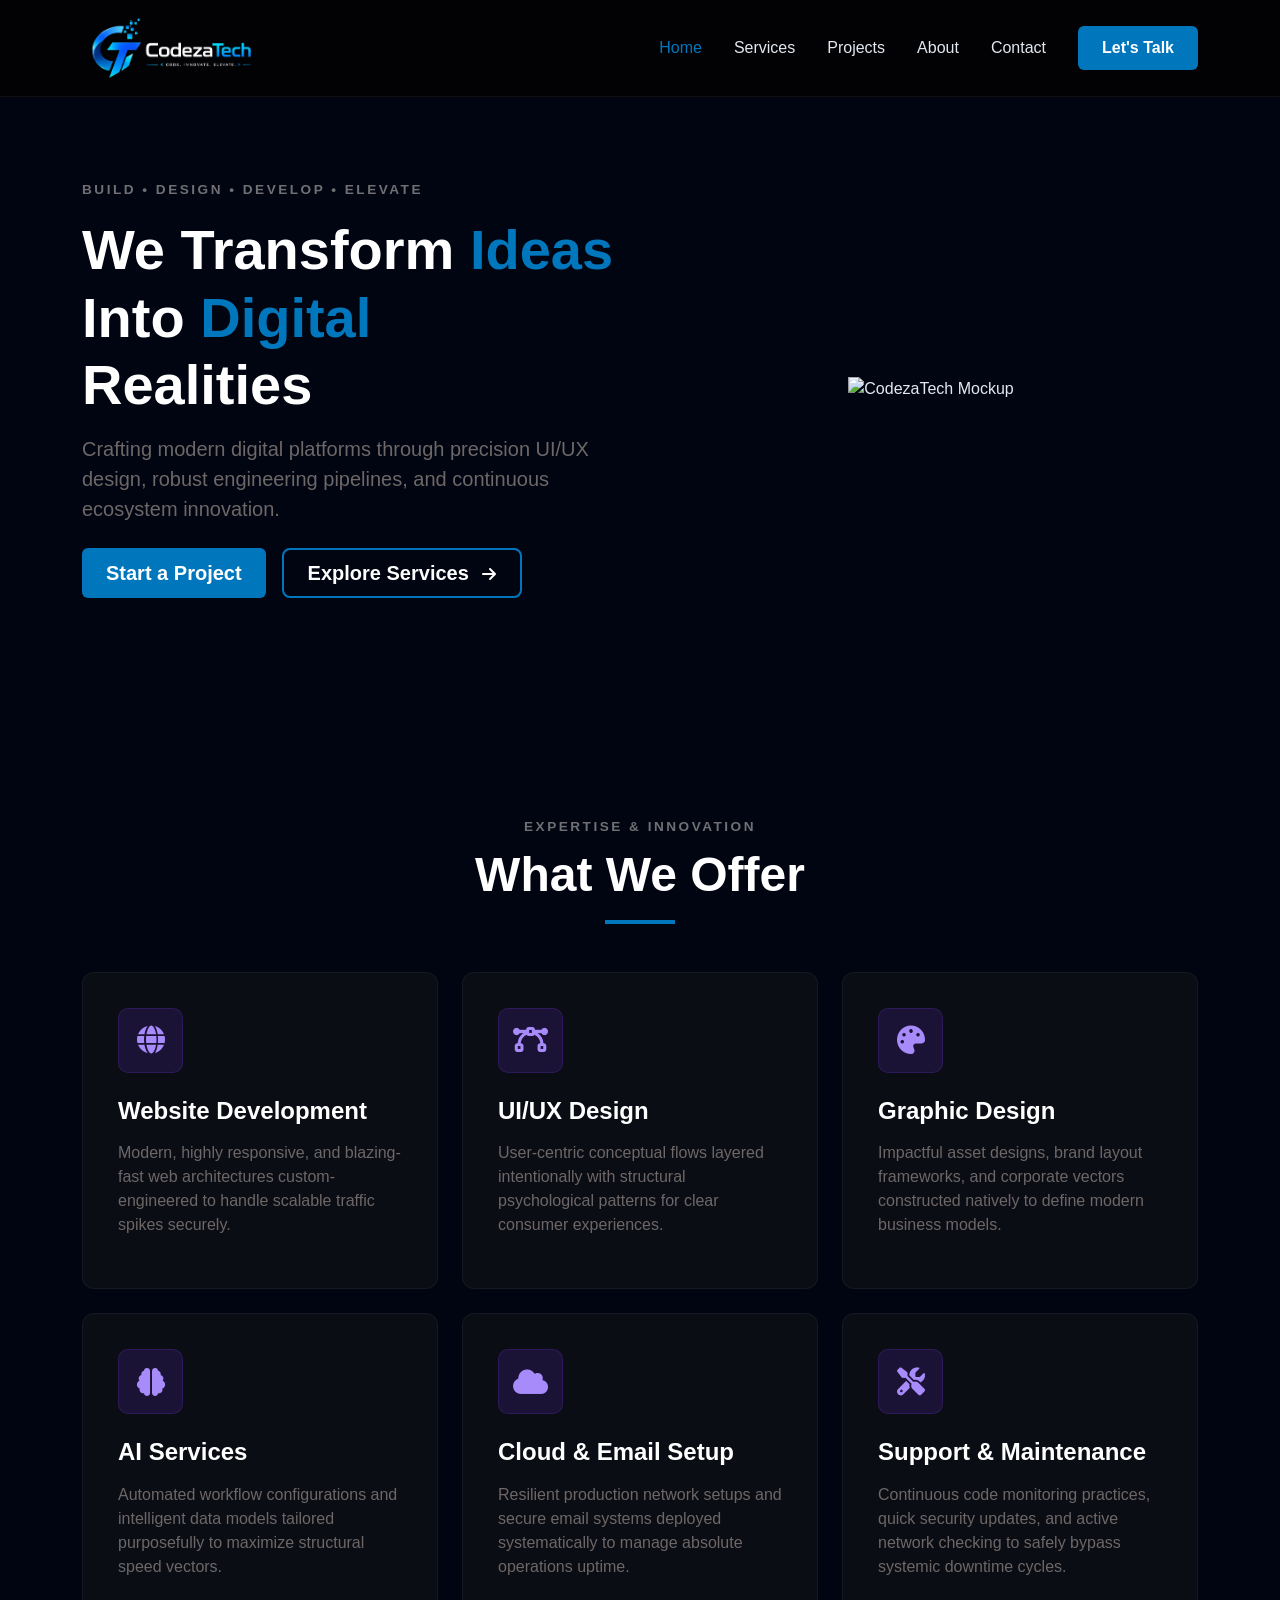
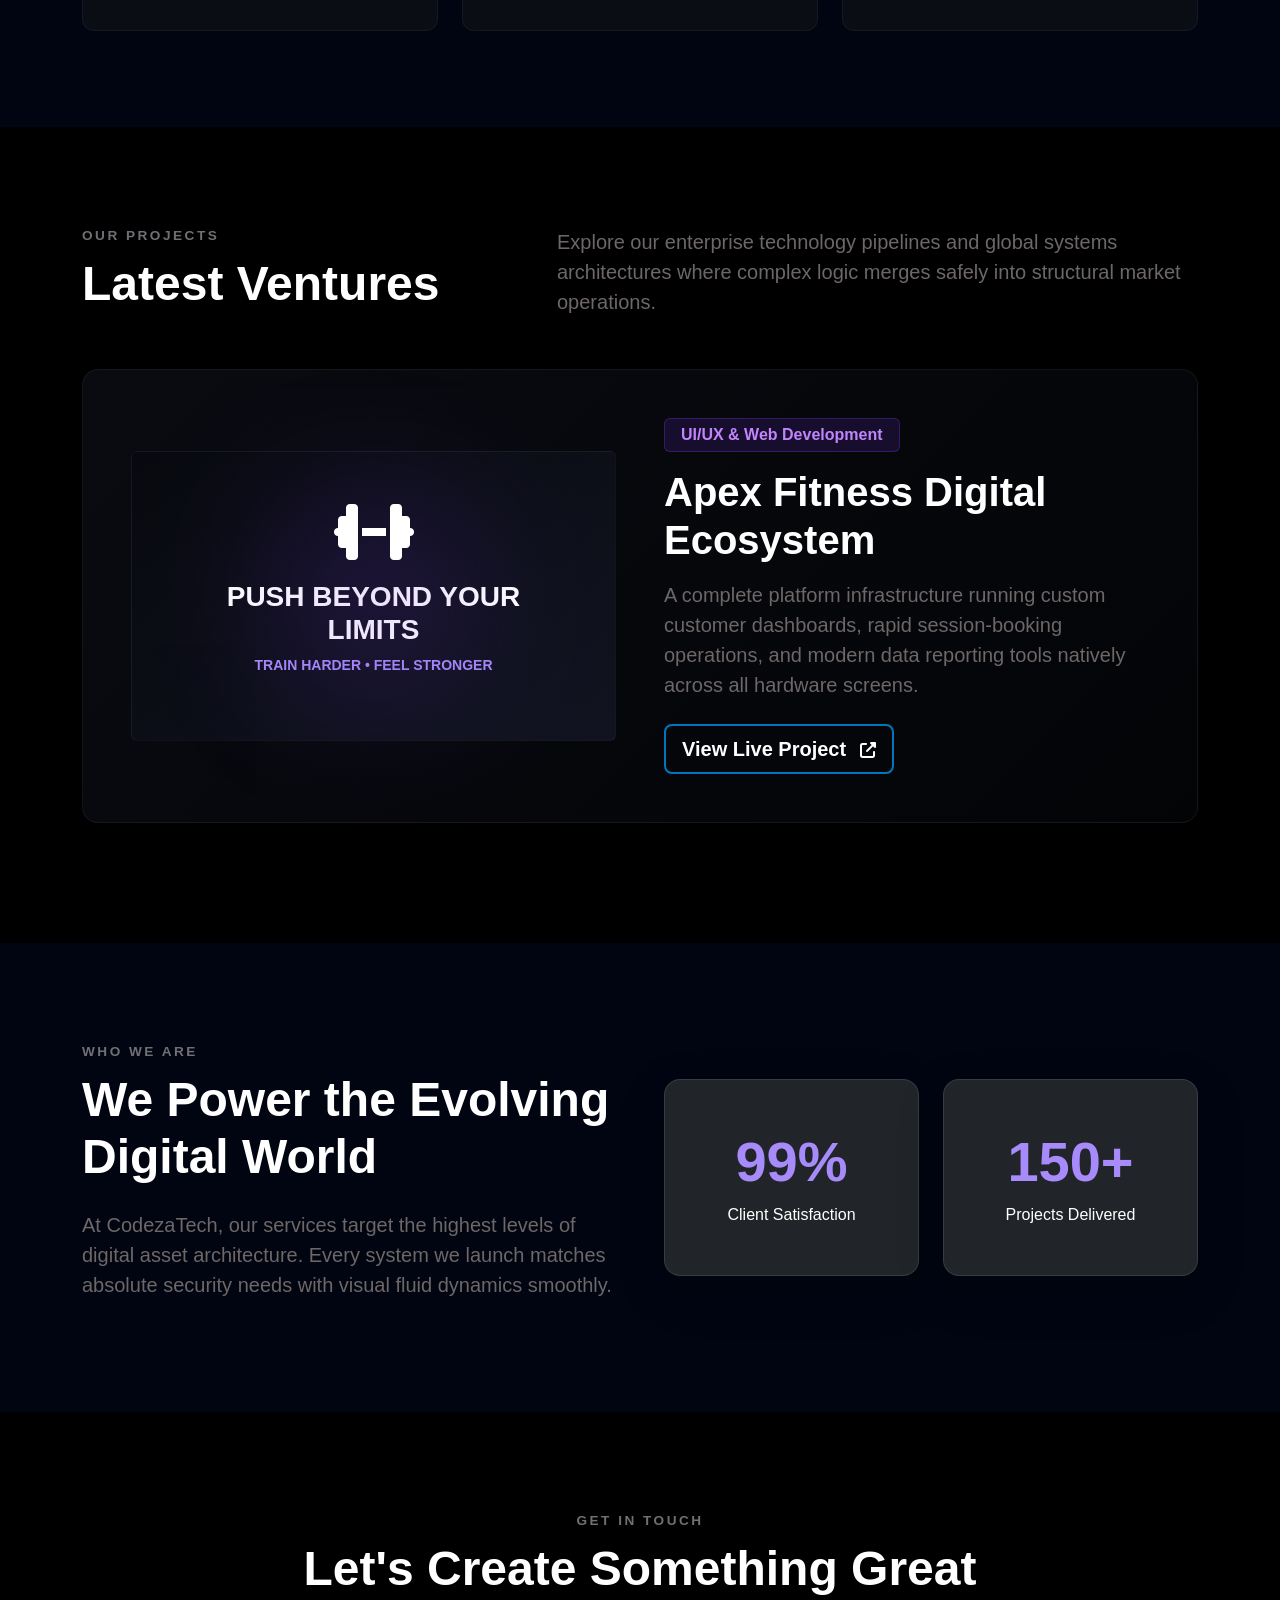
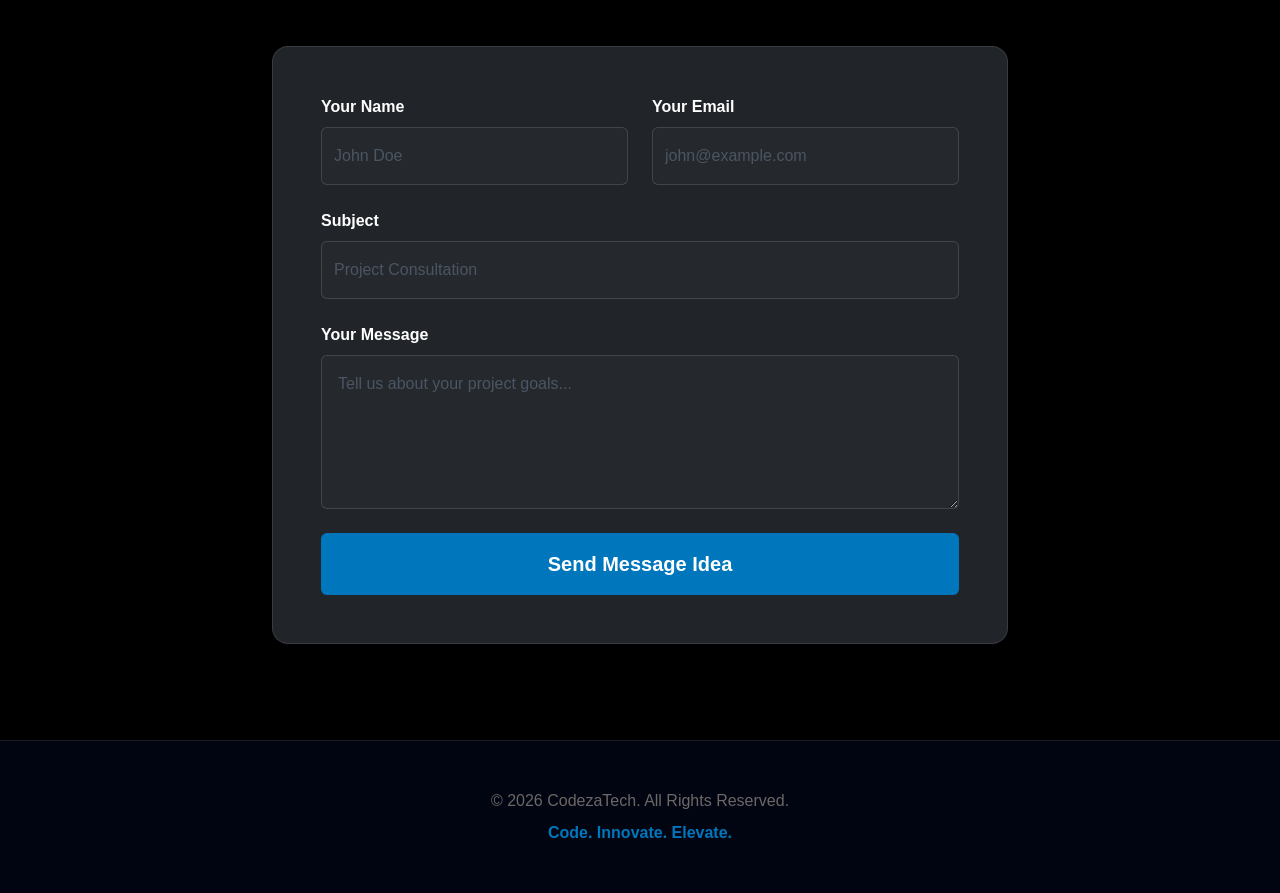
==== index.html @ 88eb222e "Add files via upload" ====
<!DOCTYPE html>
<html lang="en">
<head>
    <meta charset="UTF-8">
    <meta name="viewport" content="width=device-width, initial-scale=1.0">
    <title>CodezaTech | Code. Innovate. Elevate.</title>
    <link href="https://cdn.jsdelivr.net/npm/bootstrap@5.3.2/dist/css/bootstrap.min.css" rel="stylesheet">
    <link rel="stylesheet" href="https://cdnjs.cloudflare.com/ajax/libs/font-awesome/6.4.2/css/all.min.css">
    <link rel="stylesheet" href="https://cdnjs.cloudflare.com/ajax/libs/animate.css/4.1.1/animate.min.css"/>
    <link rel="stylesheet" href="style.css">
</head>
<body>

    <nav class="navbar navbar-expand-lg navbar-dark fixed-top">
        <div class="container">
            <a class="navbar-brand d-flex align-items-center" href="#">
                <img src="logs.png" alt="CodezaTech Logo" class="me-2" onerror="this.style.display='none'">
            </a>
            <button class="navbar-toggler" type="button" data-bs-toggle="collapse" data-bs-target="#navbarNav">
                <span class="navbar-toggler-icon"></span>
            </button>
            <div class="collapse navbar-collapse" id="navbarNav">
                <ul class="navbar-nav ms-auto align-items-center gap-3">
                    <li class="nav-item"><a class="nav-link active" href="#home">Home</a></li>
                    <li class="nav-item"><a class="nav-link" href="#services">Services</a></li>
                    <li class="nav-item"><a class="nav-link" href="#projects">Projects</a></li>
                    <li class="nav-item"><a class="nav-link" href="#about">About</a></li>
        
                    <li class="nav-item"><a class="nav-link" href="#contact">Contact</a></li>
                    <li class="nav-item ms-lg-2">
                        <a class="btn btn-brand" href="#contact">Let's Talk</a>
                    </li>
                </ul>
            </div>
        </div>
    </nav>

    <section id="home" class="hero-section d-flex align-items-center">
        <div class="container">
            <div class="row align-items-center g-5">
                <div class="col-lg-6 animate__animated animate__fadeInLeft">
                    <span class="section-tag d-block mb-3">Build • Design • Develop • Elevate</span>
                    <h1 class="display-4 fw-bold mb-3 text-white">We Transform <span class="text-gradient">Ideas</span> Into<span class="text-gradient"> Digital</span> Realities</h1>
                    <p class="fs-5 text-high-contrast mb-4">Crafting modern digital platforms through precision UI/UX design, robust engineering pipelines, and continuous ecosystem innovation.</p>
                    <div class="d-flex gap-3">
                        <a href="#contact" class="btn btn-brand btn-lg px-4">Start a Project</a>
                        <a href="#services" class="btn btn-outline-brand btn-lg px-4">Explore Services <i class="fas fa-arrow-right ms-2 fs-6"></i></a>
                    </div>
                </div>
                <div class="col-lg-6 animate__animated animate__fadeInRight">
                    <div class="text-center">
                        <img src="frame.png" alt="CodezaTech Mockup" class="hero-image img-fluid">
                    </div>
                </div>
            </div>
        </div>
    </section>

    <section id="services" class="py-5 reveal">
        <div class="container py-5">
            <div class="text-center mb-5">
                <span class="section-tag">Expertise & Innovation</span>
                <h2 class="display-5 fw-bold mt-2 text-white">What We Offer</h2>
                <div class="section-divider mx-auto mt-3"></div>
            </div>
            
            <div class="row g-4">
                <div class="col-md-4">
                    <div class="service-card">
                        <div class="service-icon"><i class="fas fa-globe"></i></div>
                        <h4 class="fw-bold mb-3 text-white">Website Development</h4>
                        <p class="text-high-contrast">Modern, highly responsive, and blazing-fast web architectures custom-engineered to handle scalable traffic spikes securely.</p>
                    </div>
                </div>
                <div class="col-md-4">
                    <div class="service-card">
                        <div class="service-icon"><i class="fas fa-bezier-curve"></i></div>
                        <h4 class="fw-bold mb-3 text-white">UI/UX Design</h4>
                        <p class="text-high-contrast">User-centric conceptual flows layered intentionally with structural psychological patterns for clear consumer experiences.</p>
                    </div>
                </div>
                <div class="col-md-4">
                    <div class="service-card">
                        <div class="service-icon"><i class="fas fa-palette"></i></div>
                        <h4 class="fw-bold mb-3 text-white">Graphic Design</h4>
                        <p class="text-high-contrast">Impactful asset designs, brand layout frameworks, and corporate vectors constructed natively to define modern business models.</p>
                    </div>
                </div>
                <div class="col-md-4">
                    <div class="service-card">
                        <div class="service-icon"><i class="fas fa-brain"></i></div>
                        <h4 class="fw-bold mb-3 text-white">AI Services</h4>
                        <p class="text-high-contrast">Automated workflow configurations and intelligent data models tailored purposefully to maximize structural speed vectors.</p>
                    </div>
                </div>
                <div class="col-md-4">
                    <div class="service-card">
                        <div class="service-icon"><i class="fas fa-cloud"></i></div>
                        <h4 class="fw-bold mb-3 text-white">Cloud & Email Setup</h4>
                        <p class="text-high-contrast">Resilient production network setups and secure email systems deployed systematically to manage absolute operations uptime.</p>
                    </div>
                </div>
                <div class="col-md-4">
                    <div class="service-card">
                        <div class="service-icon"><i class="fas fa-tools"></i></div>
                        <h4 class="fw-bold mb-3 text-white">Support & Maintenance</h4>
                        <p class="text-high-contrast">Continuous code monitoring practices, quick security updates, and active network checking to safely bypass systemic downtime cycles.</p>
                    </div>
                </div>
            </div>
        </div>
    </section>

    <section id="projects" class="py-5 bg-black bg-opacity-40 reveal">
        <div class="container py-5">
            <div class="row align-items-center mb-5">
                <div class="col-lg-5">
                    <span class="section-tag">Our Projects</span>
                    <h2 class="display-5 fw-bold mt-2 text-white">Latest Ventures</h2>
                </div>
                <div class="col-lg-7">
                    <p class="fs-5 text-high-contrast mb-0">Explore our enterprise technology pipelines and global systems architectures where complex logic merges safely into structural market operations.</p>
                </div>
            </div>

            <div class="project-card p-4 p-lg-5 mb-4">
                <div class="row align-items-center g-5">
                    <div class="col-lg-6">
                        <div class="project-img-wrapper rounded flex-column p-5 text-center">
                            <div class="project-overlay-glow"></div>
                            <i class="fa-solid fa-dumbbell fa-4x text-white mb-3 animate__animated animate__pulse animate__infinite"></i>
                            <h3 class="fw-bold text-white tracking-wide">PUSH BEYOND YOUR LIMITS</h3>
                            <p class="project-subtitle small fw-semibold tracking-wider">TRAIN HARDER • FEEL STRONGER</p>
                        </div>
                    </div>
                    <div class="col-lg-6">
                        <span class="badge px-3 py-2 mb-3 fs-6 project-badge">UI/UX & Web Development</span>
                        <h3 class="fw-bold text-white display-6 mb-3">Apex Fitness Digital Ecosystem</h3>
                        <p class="text-high-contrast fs-5 mb-4">A complete platform infrastructure running custom customer dashboards, rapid session-booking operations, and modern data reporting tools natively across all hardware screens.</p>
                        <a href="#" class="btn btn-outline-brand btn-lg">View Live Project <i class="fas fa-external-link-alt ms-2 fs-6"></i></a>
                    </div>
                </div>
            </div>
        </div>
    </section>

    <section id="about" class="py-5 reveal">
        <div class="container py-5">
            <div class="row align-items-center g-5">
                <div class="col-lg-6">
                    <span class="section-tag">Who We Are</span>
                    <h2 class="display-5 fw-bold mt-2 text-white">We Power the Evolving Digital World</h2>
                    <p class="fs-5 text-high-contrast mt-4">At CodezaTech, our services target the highest levels of digital asset architecture. Every system we launch matches absolute security needs with visual fluid dynamics smoothly.</p>
                </div>
                <div class="col-lg-6">
                    <div class="row g-4">
                        <div class="col-6">
                            <div class="stat-box p-5 bg-dark bg-opacity-40 rounded-4 text-center shadow-lg">
                                <h2 class="fw-bold display-4 stat-number">99%</h2>
                                <p class="text-white fw-medium mb-0 mt-2">Client Satisfaction</p>
                            </div>
                        </div>
                        <div class="col-6">
                            <div class="stat-box p-5 bg-dark bg-opacity-40 rounded-4 text-center shadow-lg">
                                <h2 class="fw-bold display-4 stat-number">150+</h2>
                                <p class="text-white fw-medium mb-0 mt-2">Projects Delivered</p>
                            </div>
                        </div>
                    </div>
                </div>
            </div>
        </div>
    </section>



    <section id="contact" class="py-5 bg-black bg-opacity-40 reveal">
        <div class="container py-5">
            <div class="text-center mb-5">
                <span class="section-tag">Get In Touch</span>
                <h2 class="display-5 fw-bold mt-2 text-white">Let's Create Something Great</h2>
            </div>
            
            <div class="row justify-content-center">
                <div class="col-lg-8">
                    <div class="card contact-card bg-dark bg-opacity-30 p-4 p-lg-5 rounded-4 shadow-2xl">
                        <form id="contactForm">
                            <div class="row g-4">
                                <div class="col-md-6">
                                    <label class="form-label fw-semibold text-white">Your Name</label>
                                    <input type="text" class="form-control text-white py-3" placeholder="John Doe" required style="box-shadow: none;">
                                </div>
                                <div class="col-md-6">
                                    <label class="form-label fw-semibold text-white">Your Email</label>
                                    <input type="email" class="form-control text-white py-3" placeholder="john@example.com" required style="box-shadow: none;">
                                </div>
                                <div class="col-12">
                                    <label class="form-label fw-semibold text-white">Subject</label>
                                    <input type="text" class="form-control text-white py-3" placeholder="Project Consultation" required style="box-shadow: none;">
                                </div>
                                <div class="col-12">
                                    <label class="form-label fw-semibold text-white">Your Message</label>
                                    <textarea class="form-control text-white p-3" rows="5" placeholder="Tell us about your project goals..." required style="box-shadow: none;"></textarea>
                                </div>
                                <div class="col-12 text-center mt-4">
                                    <button type="submit" class="btn btn-brand btn-lg w-100 py-3">Send Message Idea</button>
                                </div>
                            </div>
                        </form>
                    </div>
                </div>
            </div>
        </div>
    </section>

    <footer class="footer py-5 text-center text-muted">
        <div class="container">
            <p class="mb-2 text-high-contrast">&copy; 2026 CodezaTech. All Rights Reserved.</p>
            <p class="mb-0 fw-semibold footer-tagline">Code. Innovate. Elevate.</p>
        </div>
    </footer>

    <script src="https://cdn.jsdelivr.net/npm/bootstrap@5.3.2/dist/js/bootstrap.bundle.min.js"></script>

    <script>
        function revealElementsOnScroll() {
            const reveals = document.querySelectorAll('.reveal');
            reveals.forEach(element => {
                const windowHeight = window.innerHeight;
                const elementTop = element.getBoundingClientRect().top;
                const elementVisible = 80; 
                
                if (elementTop < windowHeight - elementVisible) {
                    element.classList.add('active');
                }
            });
        }

        window.addEventListener('scroll', revealElementsOnScroll);
        window.addEventListener('load', revealElementsOnScroll);

        document.getElementById('contactForm').addEventListener('submit', function(e) {
            e.preventDefault();
            alert('Thank you for reaching out to CodezaTech! We will get back to you shortly.');
            this.reset();
        });
    </script>
</body>
</html>
---- style.css ----
:root {
    --primary-color: #0077BD;
    --accent-glow: #7c3aed;    /* Vibrant neon purple/indigo glow matching image background */
    --dark-bg: #010511;       /* Solid deep dark background matching reference image */
    --card-bg: #0b0d14;
    --text-bright: #6d6767;
    --text-readable: #e2e8f0;
    --text-muted: #94a3b8;
}

body {
    background-color: var(--dark-bg);
    color: var(--text-readable);
    font-family: 'Segoe UI', Tahoma, Geneva, Verdana, sans-serif;
    overflow-x: hidden;
    scroll-behavior: smooth;
}

/* Navbar Styling */
.navbar {
    background-color: rgba(3, 3, 5, 0.95);
    backdrop-filter: blur(12px);
    border-bottom: 1px solid rgba(255, 255, 255, 0.05);
}

.navbar-brand img {
    max-height: 70px;
    object-fit: contain;
}

.brand-accent {
    color: var(--primary-color);
}

.nav-link {
    color: var(--text-readable) !important;
    font-weight: 500;
    transition: color 0.3s ease;
}

.nav-link:hover, .nav-link.active {
    color: var(--primary-color) !important;
}

/* Button Variants */
.btn-brand {
    background-color: var(--primary-color);
    color: #ffffff !important;
    border-radius: 6px;
    padding: 10px 24px;
    font-weight: 600;
    border: none;
    transition: all 0.3s ease;
}

.btn-brand:hover {
    background-color: #0093ea;
    transform: translateY(-2px);
    box-shadow: 0 4px 15px rgba(0, 119, 189, 0.4);
}

.btn-outline-brand {
    border: 2px solid var(--primary-color);
    color: #ffffff;
    font-weight: 600;
    transition: all 0.3s ease;
}

.btn-outline-brand:hover {
    background-color: var(--primary-color);
    color: var(--text-bright);
    box-shadow: 0 4px 15px rgba(0, 119, 189, 0.3);
}

/* Hero Section Gradients */
.hero-section {
    padding: 180px 0 120px 0;
    
}

.text-gradient {
     background-color:#0077BD ;
    -webkit-background-clip: text;
    -webkit-text-fill-color: transparent;
}

.hero-image {
    
    max-width: 100%;
    height: auto;
}

/* Services Section Grid */
.service-card {
    background-color: var(--card-bg);
    border: 1px solid rgba(255, 255, 255, 0.05);
    border-radius: 12px;
    padding: 35px;
    transition: all 0.4s cubic-bezier(0.16, 1, 0.3, 1);
    height: 100%;
}

.service-card:hover {
    transform: translateY(-10px);
    border-color: var(--accent-glow);
    background-color: #111422;
    box-shadow: 0 15px 35px rgba(124, 58, 237, 0.15);
}

.service-icon {
    background-color: rgba(124, 58, 237, 0.15);
    color: #a78bfa;
    width: 65px;
    height: 65px;
    display: flex;
    align-items: center;
    justify-content: center;
    border-radius: 10px;
    font-size: 1.75rem;
    margin-bottom: 24px;
    border: 1px solid rgba(124, 58, 237, 0.2);
}

.section-divider {
    width: 70px;
    height: 4px;
    background-color: var(--primary-color);
}

/* Project Cards Portfolio */
.project-card {
    background: linear-gradient(135deg, #090b11 0%, #030406 100%);
    border-radius: 16px;
    border: 1px solid rgba(255, 255, 255, 0.06);
    overflow: hidden;
}

.project-img-wrapper {
    background: linear-gradient(145deg, #07090e, #111420);
    border: 1px solid rgba(255, 255, 255, 0.04);
    min-height: 280px;
    display: flex;
    align-items: center;
    justify-content: center;
    position: relative;
}

.project-overlay-glow {
    position: absolute;
    width: 150px;
    height: 150px;
    background: var(--accent-glow);
    filter: blur(80px);
    opacity: 0.3;
    pointer-events: none;
}

.project-subtitle {
    color: #a78bfa !important;
}

.project-badge {
    background-color: rgba(124, 58, 237, 0.15); 
    color: #c084fc; 
    border: 1px solid rgba(124, 58, 237, 0.3);
}

/* Global Typography & Structure */
.section-tag {
    color: #706f74;
    font-size: 0.85rem;
    text-transform: uppercase;
    letter-spacing: 2.5px;
    font-weight: 700;
}

.text-high-contrast {
    color: var(--text-bright) !important;
}

.stat-box {
    border: 1px solid rgba(255, 255, 255, 0.1);
}

.stat-number {
    color: #a78bfa;
}

/* Contact Form UI Elements */
.contact-card {
    border: 1px solid rgba(255, 255, 255, 0.1);
}

.form-control {
    background-color: rgba(255, 255, 255, 0.02) !important;
    border: 1px solid rgba(255, 255, 255, 0.15) !important;
}

.form-control::placeholder {
    color: #4b5563 !important;
}

.form-control:focus {
    background-color: #0b0d16 !important;
    border-color: var(--accent-glow) !important;
    color: #fff !important;
}

/* Footer Element borders */
.footer {
    border-top: 1px solid rgba(255, 255, 255, 0.1);
}

.footer-tagline {
    color: var(--primary-color) !important;
}

/* Scroll Animation Hooks */
.reveal {
    opacity: 0;
    transform: translateY(40px);
    transition: all 0.8s cubic-bezier(0.16, 1, 0.3, 1);
}

.reveal.active {
    opacity: 1;
    transform: translateY(0);
}



.diamond-wrap {
  width: 110px;
  height: 110px;
  transform: rotate(45deg);
  border-radius: 16px;
  overflow: hidden;
}

.diamond-img {
  width: 145%;
  height: 145%;
  object-fit: cover;
  transform: rotate(-45deg) translate(-15%, -15%);
  filter: grayscale(100%);
  transition: filter 0.5s ease;
}

.team-member:hover .diamond-img {
  filter: grayscale(0%);
}

.team-member:hover h5 {
  color: #f97316 !important;
}

.team-soc {
  width: 24px;
  height: 24px;
  border-radius: 50%;
  border: 1px solid #1f2937;
  display: flex;
  align-items: center;
  justify-content: center;
  color: #4b5563;
  font-size: 10px;
  text-decoration: none;
  transition: all 0.25s;
}

.team-soc:hover {
  border-color: #7c3aed;
  color: #7c3aed;
}
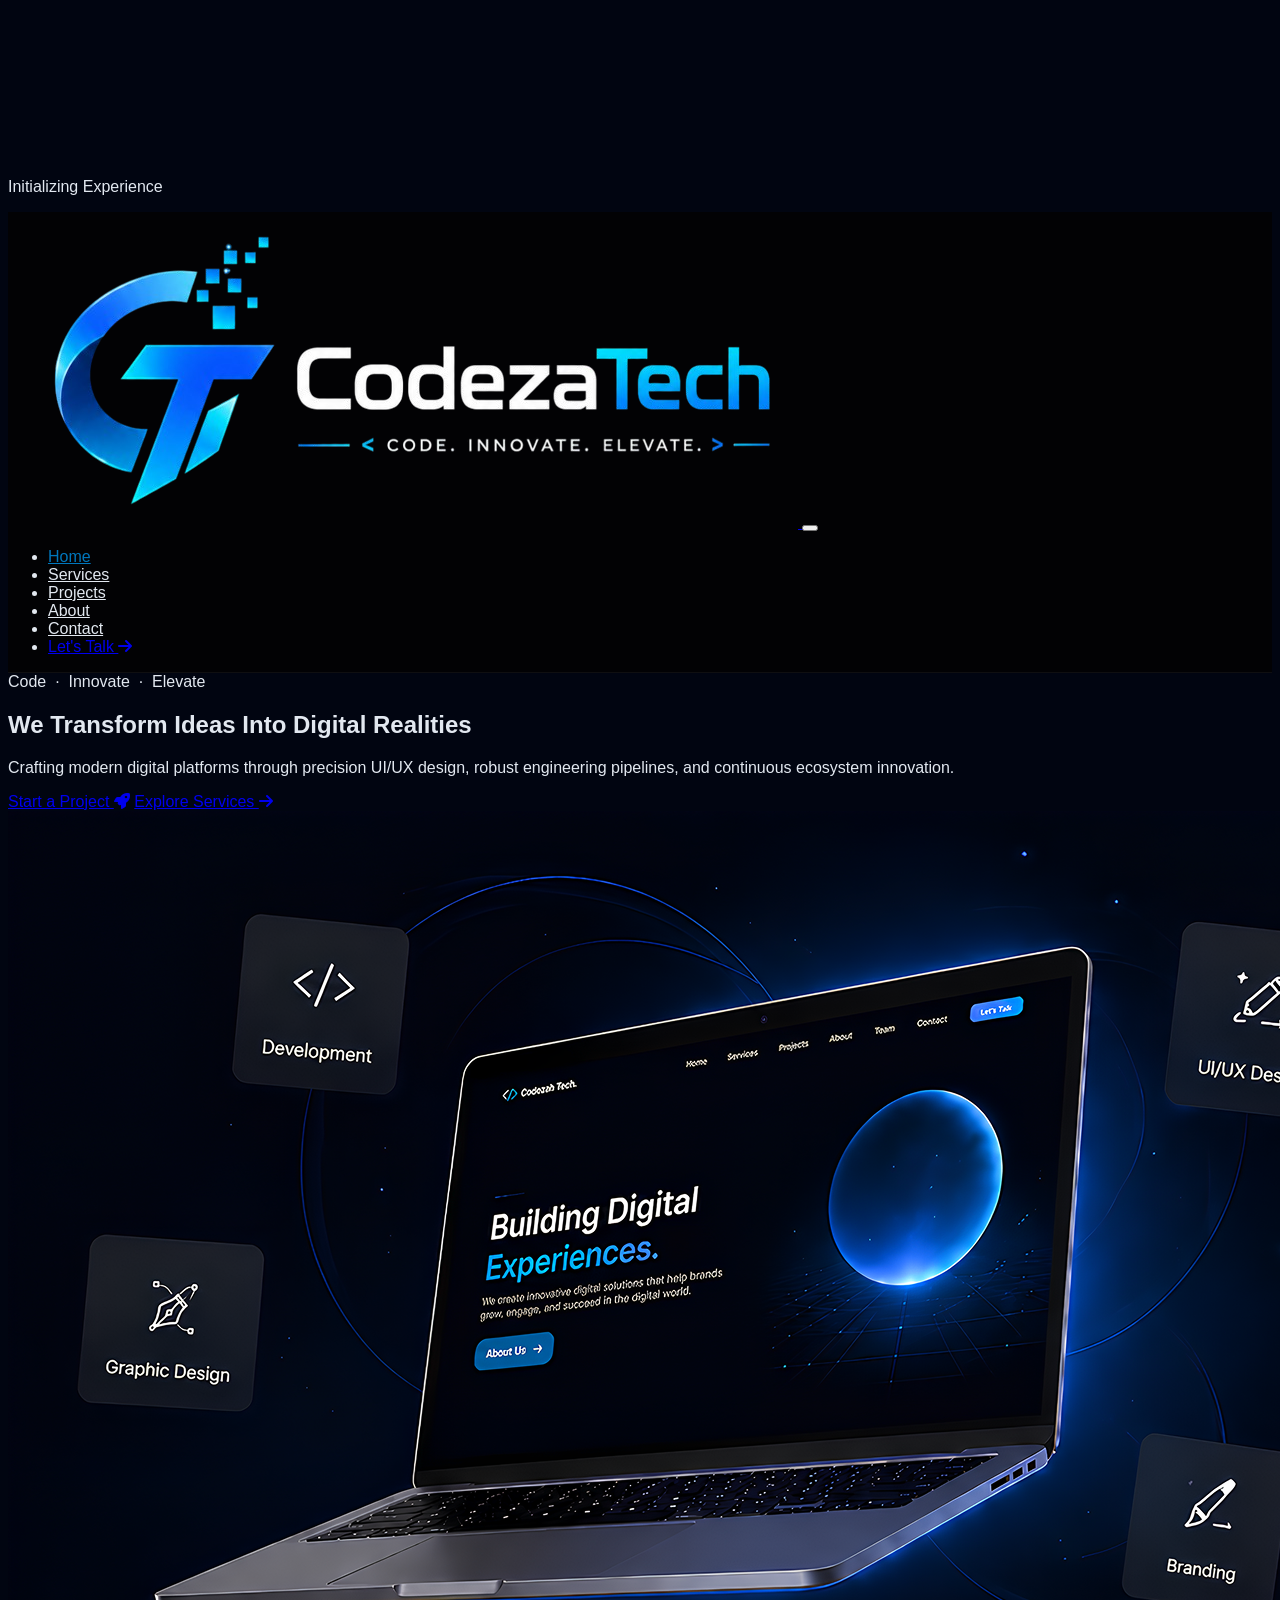
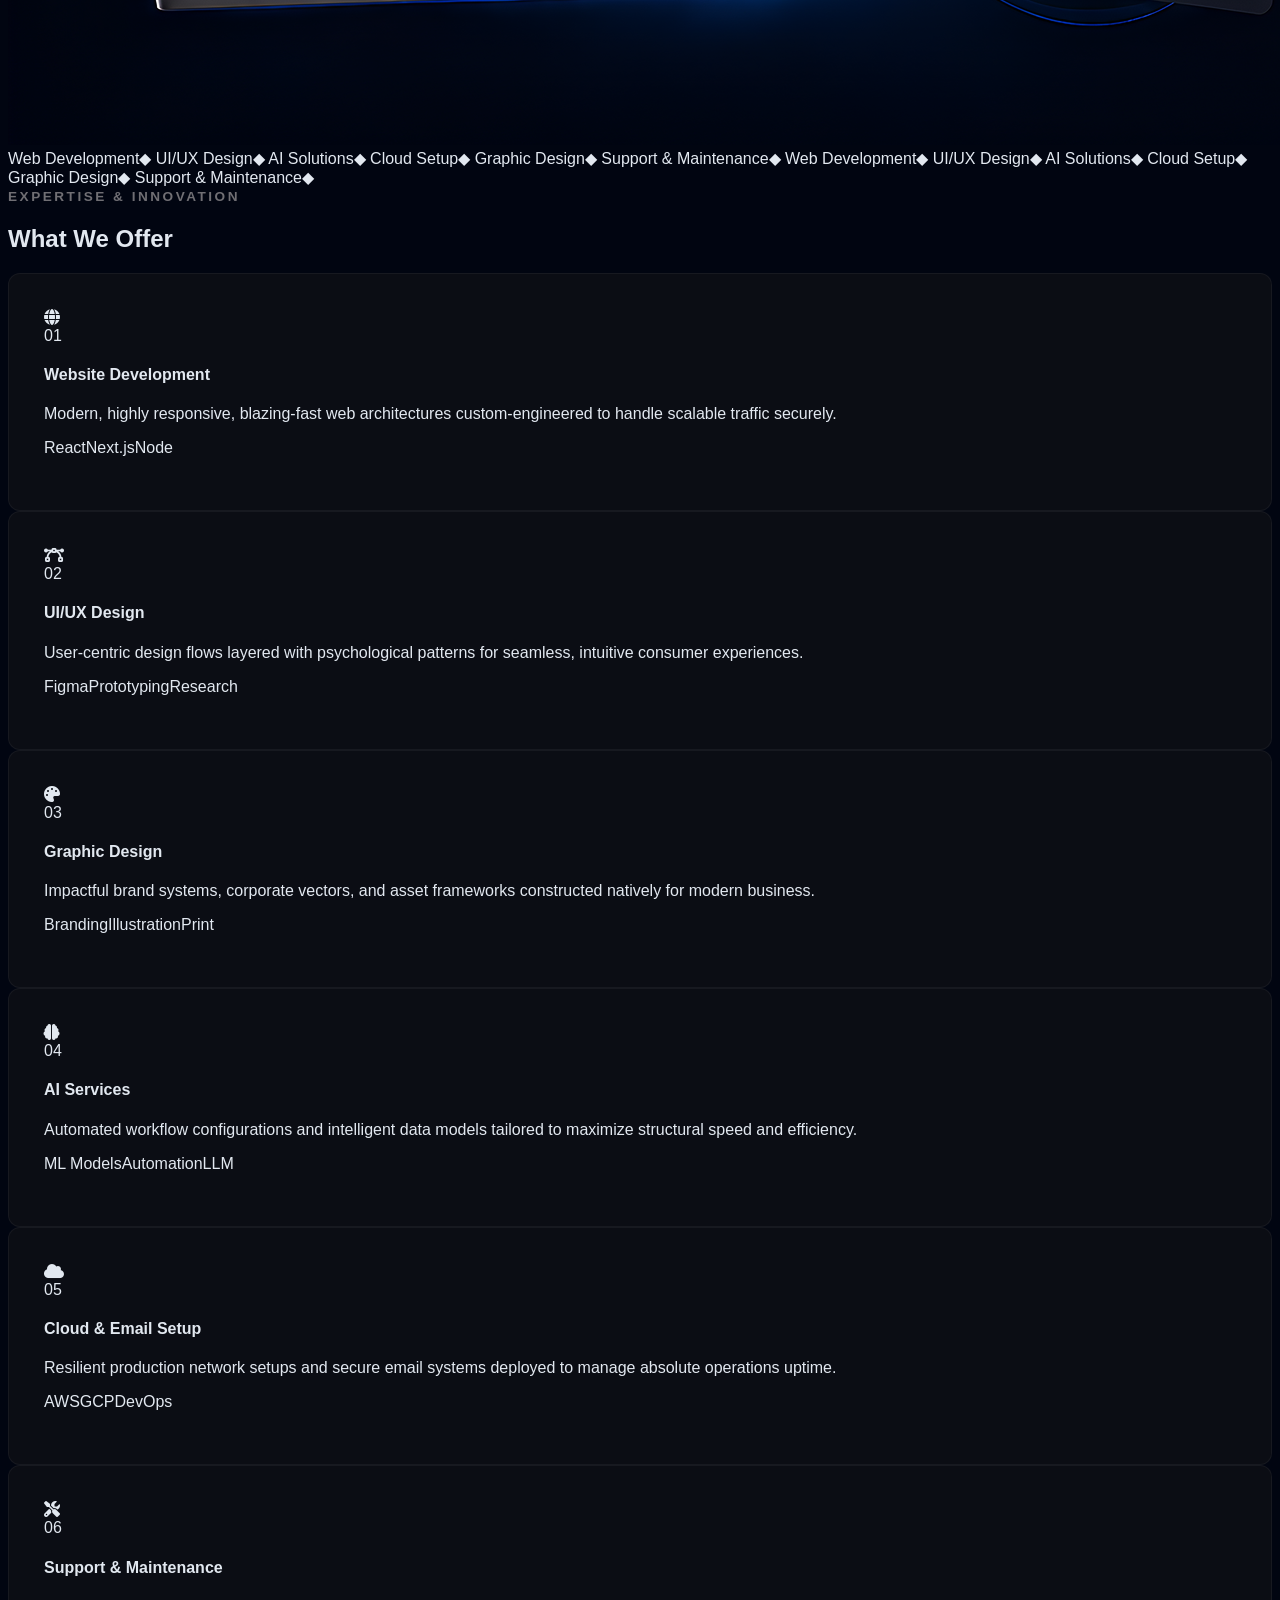
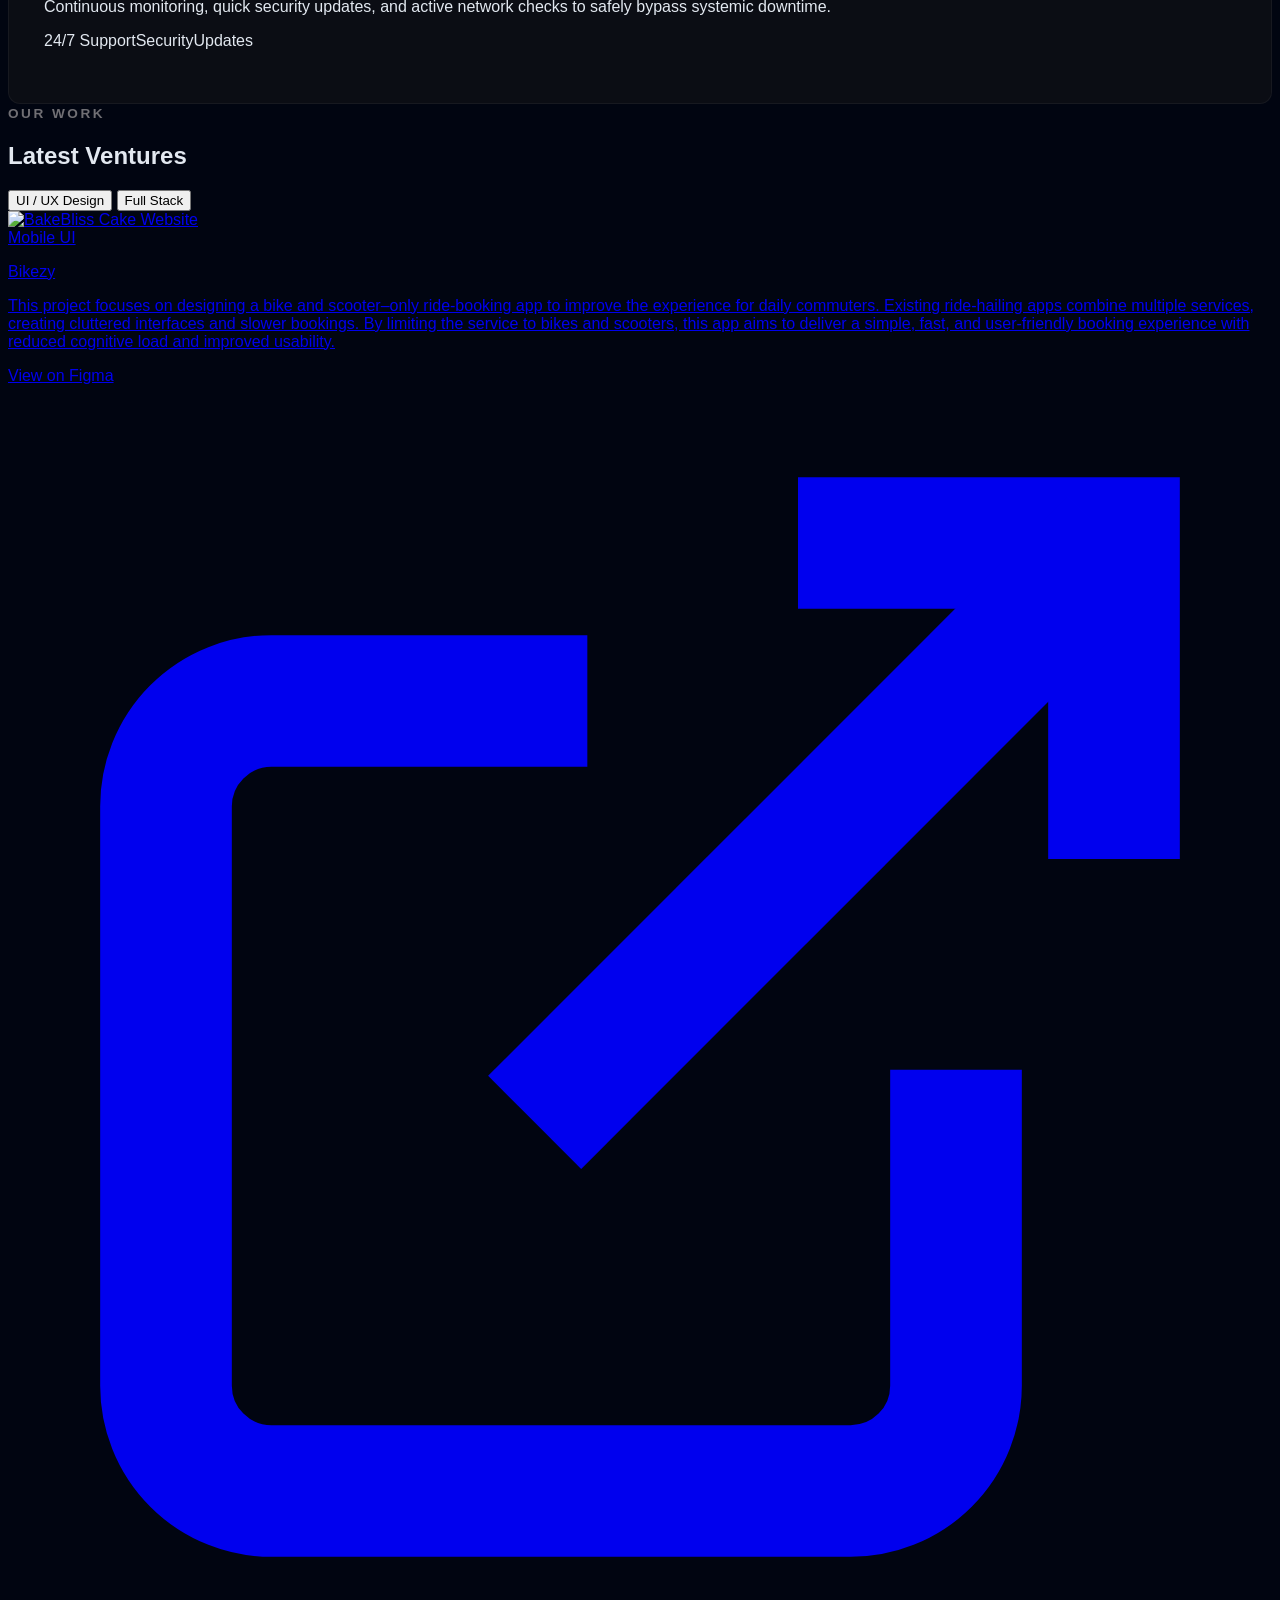
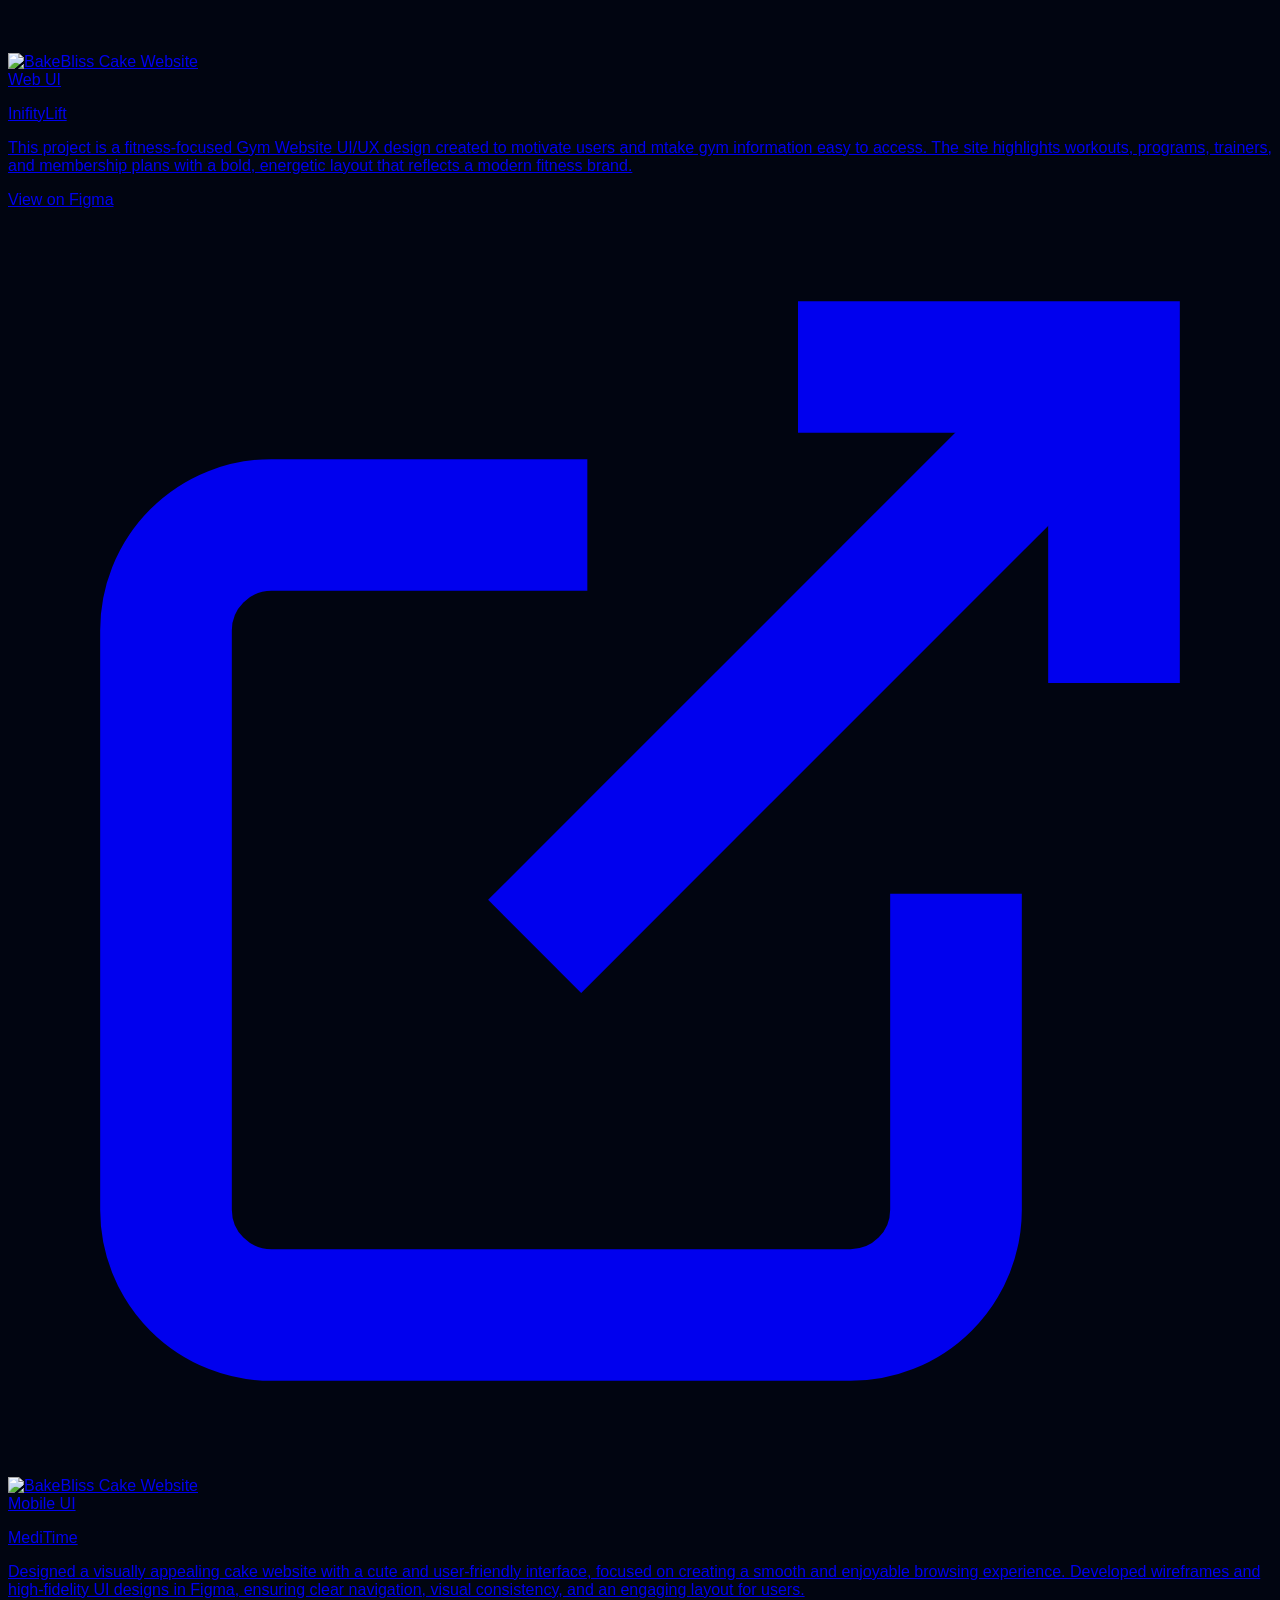
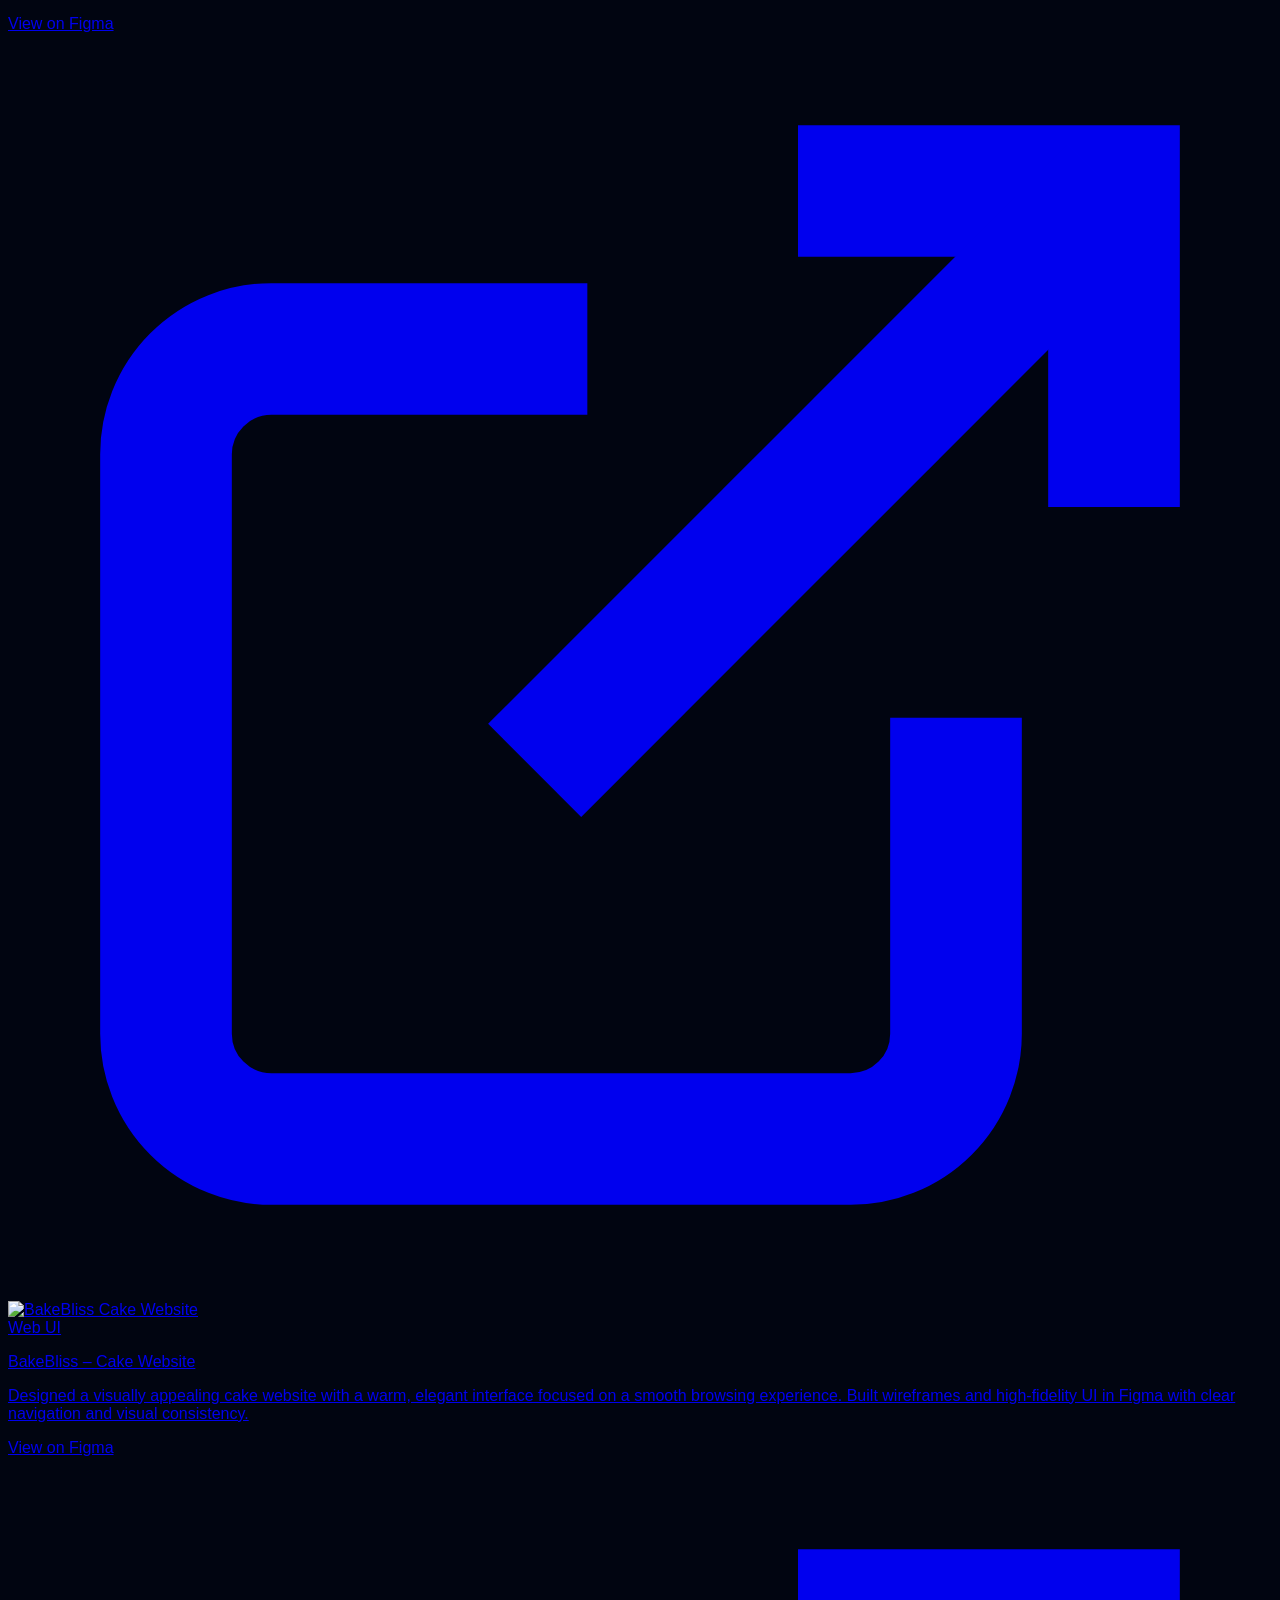
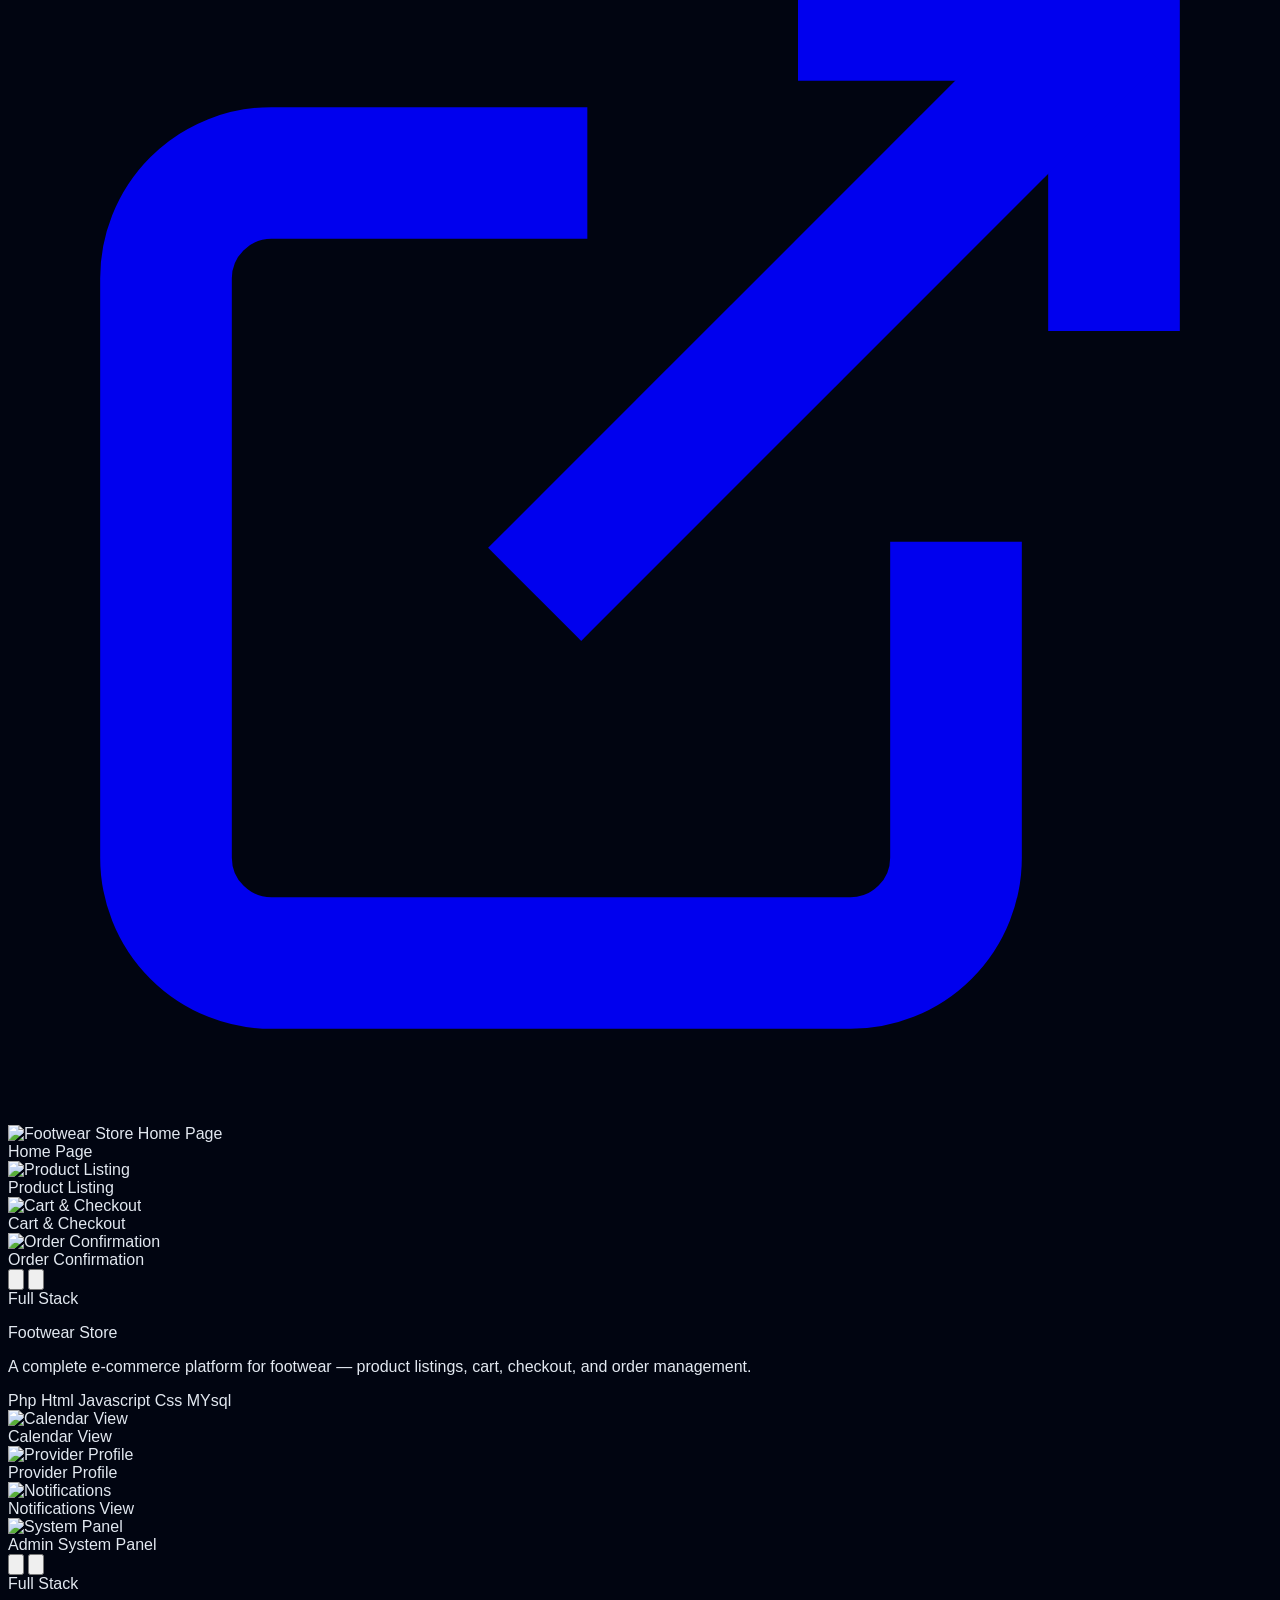
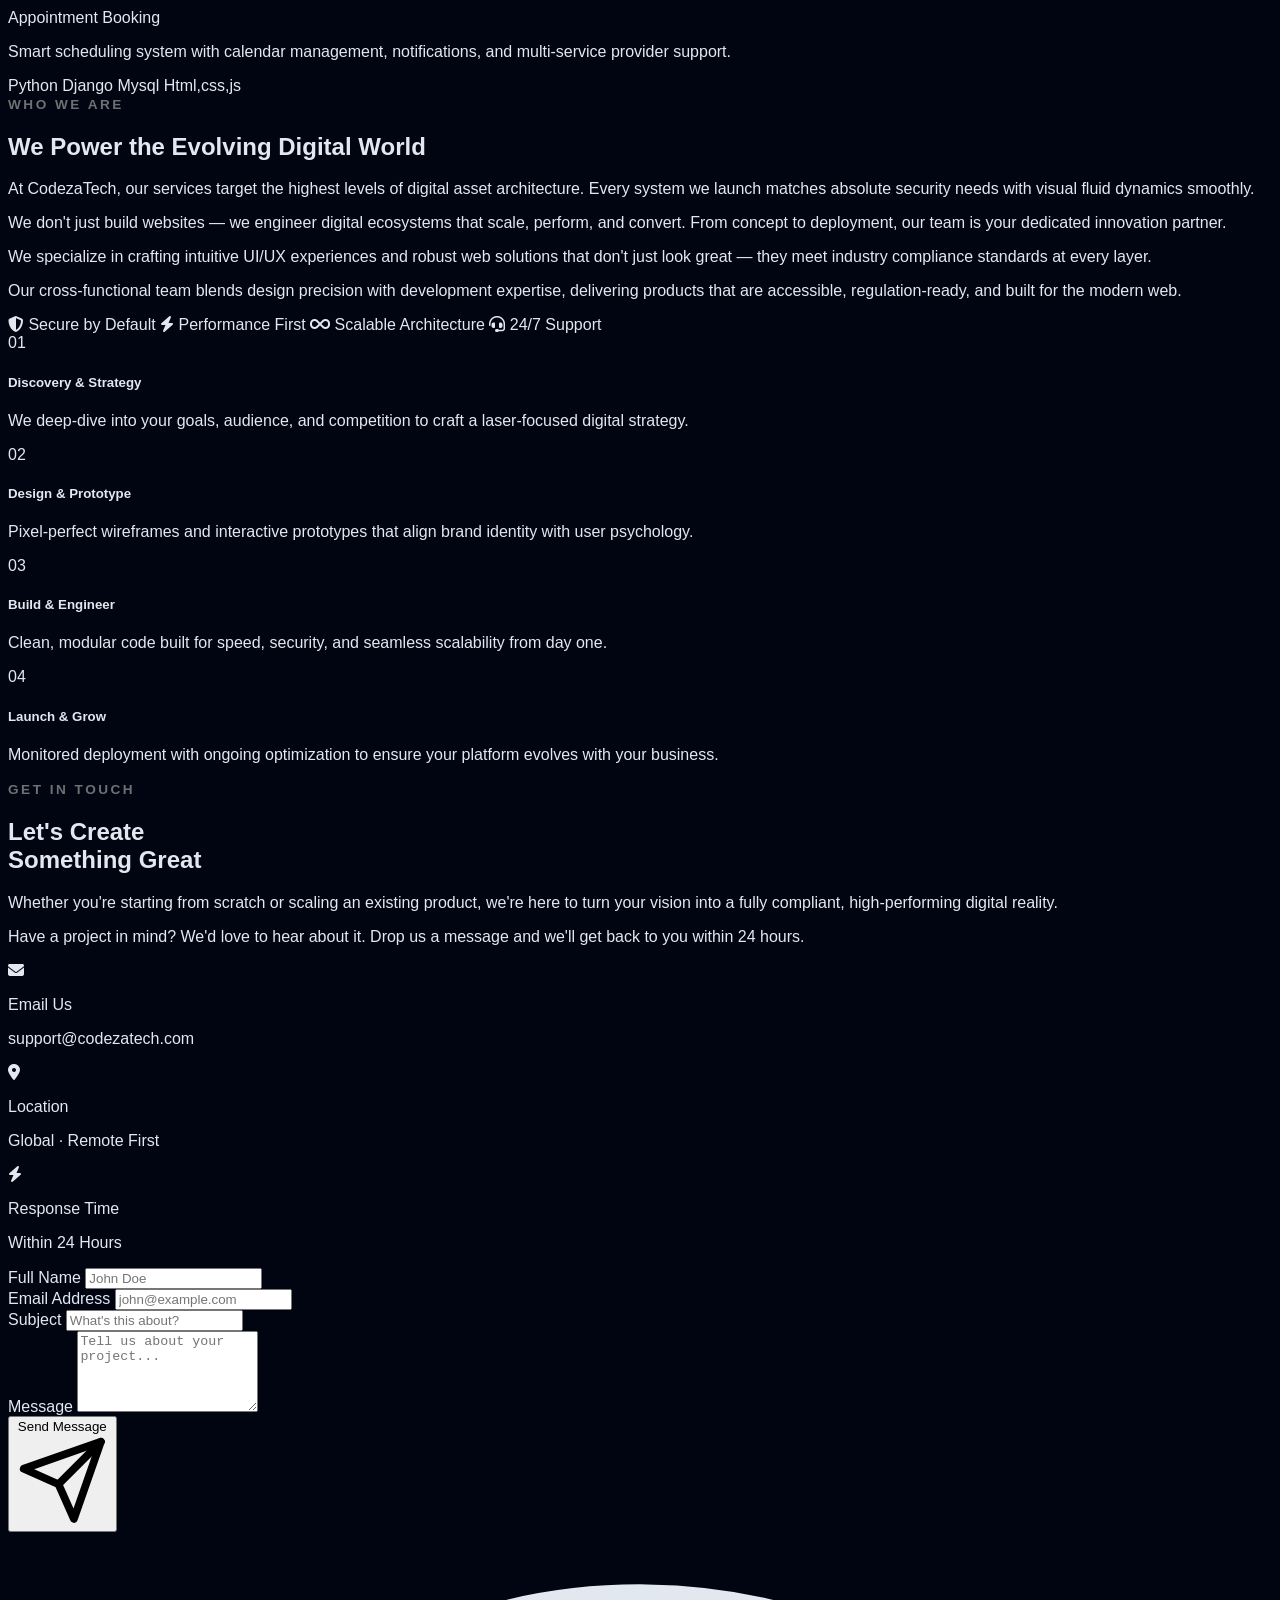
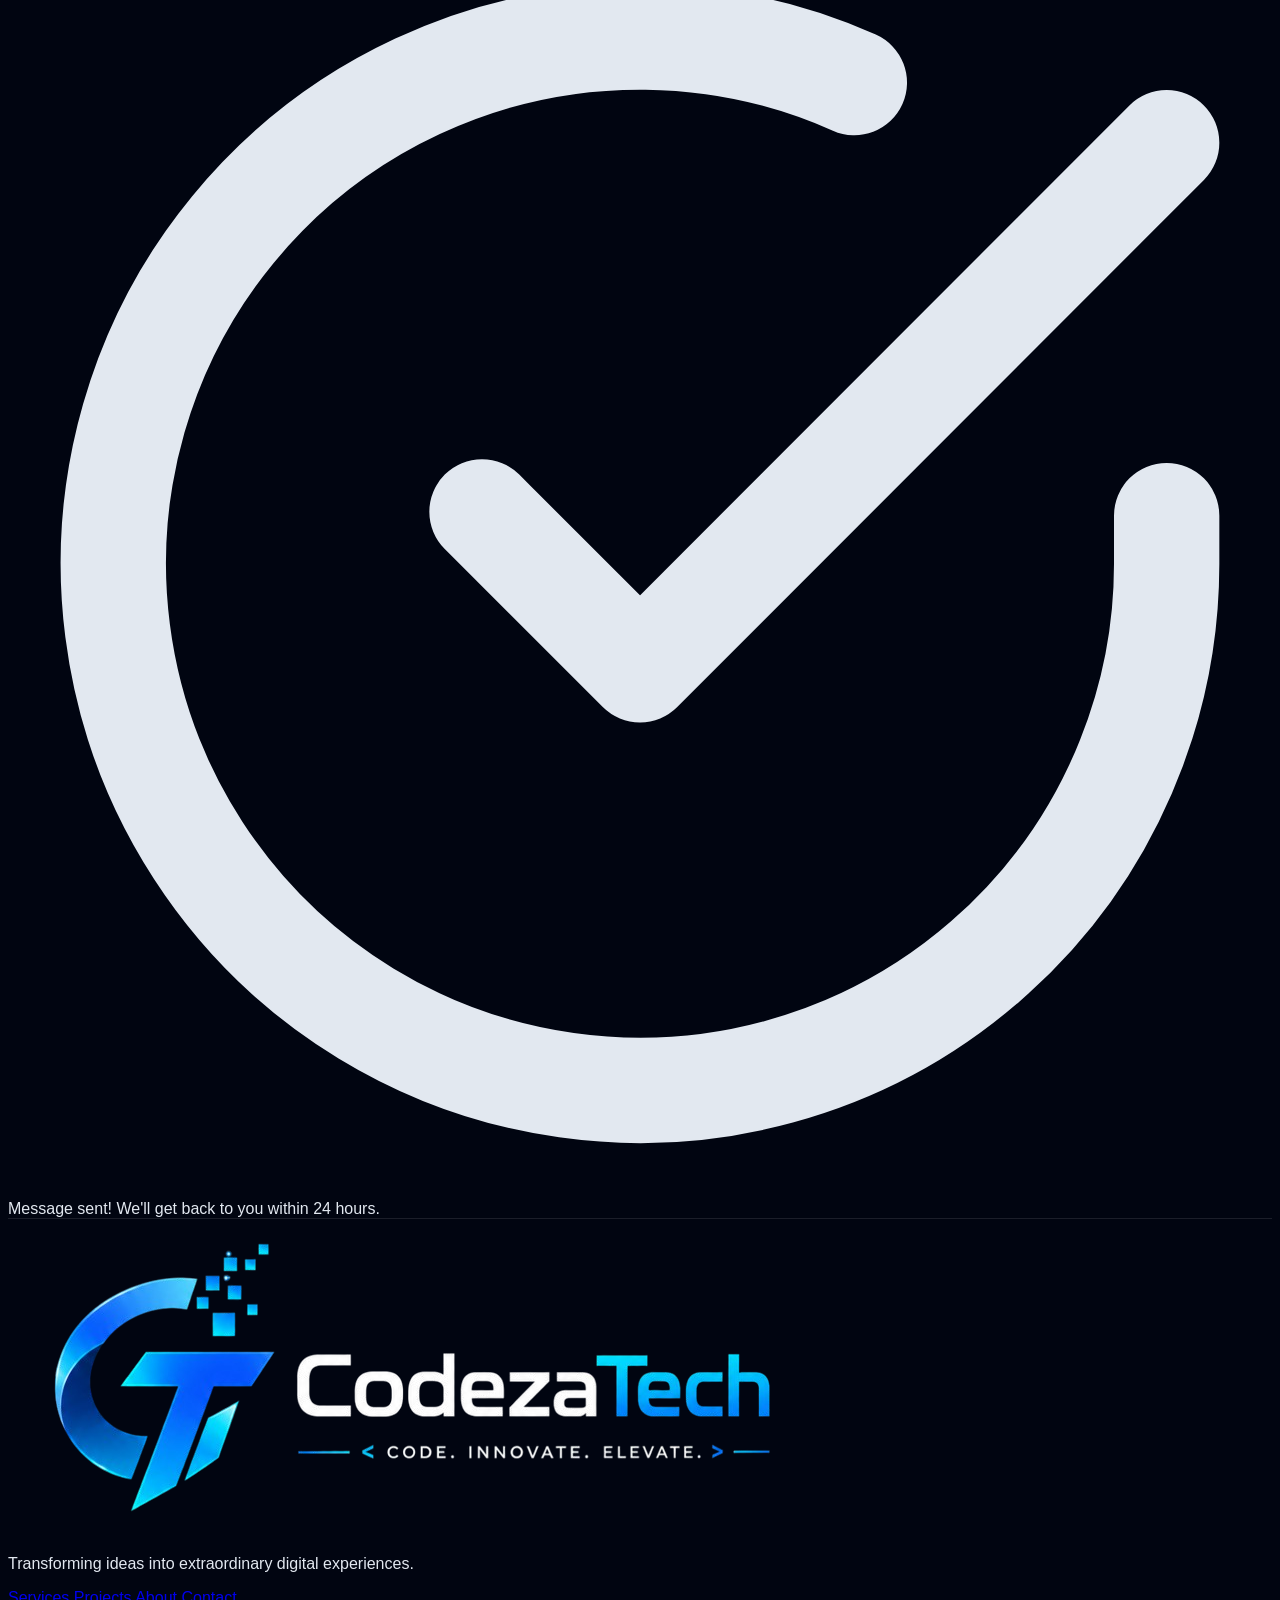
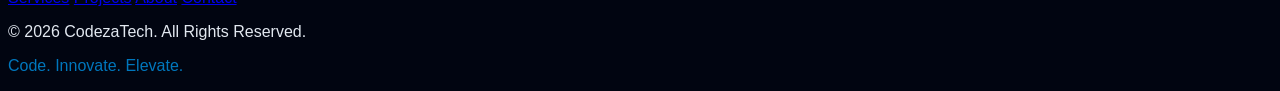
==== commit d0b854b5: "Update index.html" ====
--- a/index.html
+++ b/index.html
@@ -3,247 +3,564 @@
 <head>
     <meta charset="UTF-8">
     <meta name="viewport" content="width=device-width, initial-scale=1.0">
+
+    <!-- Primary SEO -->
     <title>CodezaTech | Code. Innovate. Elevate.</title>
-    <link href="https://cdn.jsdelivr.net/npm/bootstrap@5.3.2/dist/css/bootstrap.min.css" rel="stylesheet">
+    <meta name="description" content="CodezaTech is a UI/UX design and web development agency delivering compliant, high-performance digital solutions — from concept to deployment.">
+    <meta name="keywords" content="CodezaTech, web development, UI UX design, mobile app design, graphic design, AI solutions, cloud setup, Figma, React, Next.js">
+    <meta name="author" content="CodezaTech">
+    <meta name="robots" content="index, follow">
+    <link rel="canonical" href="https://www.codezatech.com/">
+
+    <!-- Open Graph (WhatsApp, Facebook, LinkedIn previews) -->
+    <meta property="og:type" content="website">
+    <meta property="og:title" content="CodezaTech | Code. Innovate. Elevate.">
+    <meta property="og:description" content="We engineer digital ecosystems — UI/UX design, full-stack development, AI solutions, and more. Built for scale, speed, and compliance.">
+    <meta property="og:image" content="logs.png">
+    <meta property="og:url" content="https://www.codezatech.com/">
+    <meta property="og:site_name" content="CodezaTech">
+
+    <!-- Twitter Card -->
+    <meta name="twitter:card" content="summary_large_image">
+    <meta name="twitter:title" content="CodezaTech | Code. Innovate. Elevate.">
+    <meta name="twitter:description" content="Crafting modern digital platforms through precision UI/UX design, robust engineering, and continuous innovation.">
+    <meta name="twitter:image" content="logs.png">
+
+    <!-- Favicon & App Icons (the logo that shows in browser tab & Google search) -->
+    <link rel="icon" type="image/png" href="abcd.png">
+    <link rel="apple-touch-icon" href="abcd.png">
+    <link rel="shortcut icon" href="abcd.png">
+
+    <!-- Theme color (browser bar color on mobile) -->
+    <meta name="theme-color" content="#0a0a0f">
+
+    <!-- Schema.org Structured Data (Google rich results) -->
+    <script type="application/ld+json">
+    {
+      "@context": "https://schema.org",
+      "@type": "Organization",
+      "name": "CodezaTech",
+      "url": "https://www.codezatech.com",
+      "logo": "https://www.codezatech.com/abcd.png",
+      "description": "UI/UX design and web development agency delivering compliant, high-performance digital solutions.",
+      "email": "support@codezatech.com",
+      "sameAs": [],
+      "address": {
+        "@type": "PostalAddress",
+        "addressCountry": "Global"
+      }
+    }
+    </script>
+
+    <link rel="preconnect" href="https://fonts.googleapis.com">
+    <link href="https://fonts.googleapis.com/css2?family=Syne:wght@400;600;700;800&family=DM+Sans:wght@300;400;500;600&display=swap" rel="stylesheet">
     <link rel="stylesheet" href="https://cdnjs.cloudflare.com/ajax/libs/font-awesome/6.4.2/css/all.min.css">
-    <link rel="stylesheet" href="https://cdnjs.cloudflare.com/ajax/libs/animate.css/4.1.1/animate.min.css"/>
     <link rel="stylesheet" href="style.css">
 </head>
 <body>
 
-    <nav class="navbar navbar-expand-lg navbar-dark fixed-top">
-        <div class="container">
-            <a class="navbar-brand d-flex align-items-center" href="#">
-                <img src="logs.png" alt="CodezaTech Logo" class="me-2" onerror="this.style.display='none'">
-            </a>
-            <button class="navbar-toggler" type="button" data-bs-toggle="collapse" data-bs-target="#navbarNav">
-                <span class="navbar-toggler-icon"></span>
-            </button>
-            <div class="collapse navbar-collapse" id="navbarNav">
-                <ul class="navbar-nav ms-auto align-items-center gap-3">
-                    <li class="nav-item"><a class="nav-link active" href="#home">Home</a></li>
-                    <li class="nav-item"><a class="nav-link" href="#services">Services</a></li>
-                    <li class="nav-item"><a class="nav-link" href="#projects">Projects</a></li>
-                    <li class="nav-item"><a class="nav-link" href="#about">About</a></li>
+<!-- Particle Canvas Background -->
+<canvas id="particleCanvas"></canvas>
+
+<!-- Cursor Glow -->
+<div class="cursor-glow" id="cursorGlow"></div>
+
+<!-- Loader -->
+<div class="loader-screen" id="loaderScreen">
+    <div class="loader-inner">
+        <div class="loader-logo">
+         <img src="abcd.png" alt="CodezaTech" onerror="this.style.display='none'">
+         </div>
+        <div class="loader-bar"><div class="loader-fill"></div></div>
+        <p class="loader-text">Initializing Experience</p>
+    </div>
+</div>
+
+<!-- Navbar -->
+<nav class="navbar" id="navbar">
+    <div class="nav-container">
+        <a class="nav-brand" href="#">
+            <img src="logs.png" alt="CodezaTech" onerror="this.style.display='none'">
+          
+        </a>
+        <button class="nav-toggle" id="navToggle">
+            <span></span><span></span><span></span>
+        </button>
+        <ul class="nav-links" id="navLinks">
+            <li><a href="#home" class="nav-link active">Home</a></li>
+            <li><a href="#services" class="nav-link">Services</a></li>
+            <li><a href="#projects" class="nav-link">Projects</a></li>
+            <li><a href="#about" class="nav-link">About</a></li>
+            <li><a href="#contact" class="nav-link">Contact</a></li>
+            <li><a href="#contact" class="btn-nav">Let's Talk <i class="fas fa-arrow-right"></i></a></li>
+        </ul>
+    </div>
+</nav>
+
+<!-- Hero Section -->
+<section id="home" class="hero">
+    <div class="hero-bg-grid"></div>
+    <div class="hero-orb hero-orb-1"></div>
+    <div class="hero-orb hero-orb-2"></div>
+    <div class="hero-orb hero-orb-3"></div>
+    <div class="container">
+        <div class="hero-content">
+            <div class="hero-left">
+                <div class="hero-badge reveal-up" style="--delay:0.1s">
+                    <span class="badge-dot"></span>
+                    <span>Code &nbsp;·&nbsp; Innovate &nbsp;·&nbsp; Elevate</span>
+                </div>
+                <h1 class="hero-title reveal-up" style="--delay:0.2s">
+                    We Transform
+                    <span class="word-gradient">Ideas</span> Into
+                    <span class="word-gradient">Digital</span> Realities
+                </h1>
+                <p class="hero-desc reveal-up" style="--delay:0.35s">Crafting modern digital platforms through precision UI/UX design, robust engineering pipelines, and continuous ecosystem innovation.</p>
+                <div class="hero-cta reveal-up" style="--delay:0.5s">
+                    <a href="#contact" class="btn-primary">Start a Project <i class="fas fa-rocket ms2"></i></a>
+                    <a href="#services" class="btn-ghost">Explore Services <i class="fas fa-arrow-right"></i></a>
+                </div>
+
+            </div>
+            <div class="hero-right reveal-right" style="--delay:0.3s">
+                <div class="hero-img-scene">
+                    <div class="hiss-glow"></div>
+                    <img src="Frame.png" alt="CodezaTech Platform" class="his-imgs">
+                </div>
+            </div>
+        </div>
+    </div>
+    <div class="scroll-cue">
+        <div class="scroll-cue-inner"></div>
+    </div>
+</section>
+
+<!-- Marquee Strip -->
+<div class="marquee-strip">
+    <div class="marquee-track">
+        <span>Web Development</span><span class="dot">◆</span>
+        <span>UI/UX Design</span><span class="dot">◆</span>
+        <span>AI Solutions</span><span class="dot">◆</span>
+        <span>Cloud Setup</span><span class="dot">◆</span>
+        <span>Graphic Design</span><span class="dot">◆</span>
+        <span>Support & Maintenance</span><span class="dot">◆</span>
+        <span>Web Development</span><span class="dot">◆</span>
+        <span>UI/UX Design</span><span class="dot">◆</span>
+        <span>AI Solutions</span><span class="dot">◆</span>
+        <span>Cloud Setup</span><span class="dot">◆</span>
+        <span>Graphic Design</span><span class="dot">◆</span>
+        <span>Support & Maintenance</span><span class="dot">◆</span>
+    </div>
+</div>
+
+<!-- Services Section -->
+<section id="services" class="section services-section">
+    <div class="container">
+        <div class="section-header reveal-up">
+            <span class="section-tag">Expertise & Innovation</span>
+            <h2 class="section-title">What We <span class="text-blue">Offer</span></h2>
+            <div class="section-line"></div>
+        </div>
+
+        <div class="services-grid">
+            <div class="service-card reveal-up" style="--delay:0.1s">
+                <div class="sc-top">
+                    <div class="sc-icon"><i class="fas fa-globe"></i></div>
+                    <div class="sc-num">01</div>
+                </div>
+                <h4>Website Development</h4>
+                <p>Modern, highly responsive, blazing-fast web architectures custom-engineered to handle scalable traffic securely.</p>
+                <div class="sc-tags"><span>React</span><span>Next.js</span><span>Node</span></div>
+                <a href="#contact" class="sc-arrow"><i class="fas fa-arrow-up-right"></i></a>
+            </div>
+
+            <div class="service-card reveal-up" style="--delay:0.2s">
+                <div class="sc-top">
+                    <div class="sc-icon"><i class="fas fa-bezier-curve"></i></div>
+                    <div class="sc-num">02</div>
+                </div>
+                <h4>UI/UX Design</h4>
+                <p>User-centric design flows layered with psychological patterns for seamless, intuitive consumer experiences.</p>
+                <div class="sc-tags"><span>Figma</span><span>Prototyping</span><span>Research</span></div>
+                <a href="#contact" class="sc-arrow"><i class="fas fa-arrow-up-right"></i></a>
+            </div>
+
+            <div class="service-card reveal-up" style="--delay:0.3s">
+                <div class="sc-top">
+                    <div class="sc-icon"><i class="fas fa-palette"></i></div>
+                    <div class="sc-num">03</div>
+                </div>
+                <h4>Graphic Design</h4>
+                <p>Impactful brand systems, corporate vectors, and asset frameworks constructed natively for modern business.</p>
+                <div class="sc-tags"><span>Branding</span><span>Illustration</span><span>Print</span></div>
+                <a href="#contact" class="sc-arrow"><i class="fas fa-arrow-up-right"></i></a>
+            </div>
+
+            <div class="service-card reveal-up" style="--delay:0.1s">
+                <div class="sc-top">
+                    <div class="sc-icon"><i class="fas fa-brain"></i></div>
+                    <div class="sc-num">04</div>
+                </div>
+                <h4>AI Services</h4>
+                <p>Automated workflow configurations and intelligent data models tailored to maximize structural speed and efficiency.</p>
+                <div class="sc-tags"><span>ML Models</span><span>Automation</span><span>LLM</span></div>
+                <a href="#contact" class="sc-arrow"><i class="fas fa-arrow-up-right"></i></a>
+            </div>
+
+            <div class="service-card reveal-up" style="--delay:0.2s">
+                <div class="sc-top">
+                    <div class="sc-icon"><i class="fas fa-cloud"></i></div>
+                    <div class="sc-num">05</div>
+                </div>
+                <h4>Cloud & Email Setup</h4>
+                <p>Resilient production network setups and secure email systems deployed to manage absolute operations uptime.</p>
+                <div class="sc-tags"><span>AWS</span><span>GCP</span><span>DevOps</span></div>
+                <a href="#contact" class="sc-arrow"><i class="fas fa-arrow-up-right"></i></a>
+            </div>
+
+            <div class="service-card reveal-up" style="--delay:0.3s">
+                <div class="sc-top">
+                    <div class="sc-icon"><i class="fas fa-tools"></i></div>
+                    <div class="sc-num">06</div>
+                </div>
+                <h4>Support & Maintenance</h4>
+                <p>Continuous monitoring, quick security updates, and active network checks to safely bypass systemic downtime.</p>
+                <div class="sc-tags"><span>24/7 Support</span><span>Security</span><span>Updates</span></div>
+                <a href="#contact" class="sc-arrow"><i class="fas fa-arrow-up-right"></i></a>
+            </div>
+        </div>
+    </div>
+</section>
+
+<!-- Projects Section -->
+<section id="projects" class="section projects-section">
+    <div class="wrap">
+        <div class="section-header reveal-up">
+            <span class="section-tag">Our Work</span>
+            <h2 class="section-title">Latest <span class="text-blue">Ventures</span></h2>
+            <div class="section-line"></div>
+        </div>
         
-                    <li class="nav-item"><a class="nav-link" href="#contact">Contact</a></li>
-                    <li class="nav-item ms-lg-2">
-                        <a class="btn btn-brand" href="#contact">Let's Talk</a>
-                    </li>
-                </ul>
-            </div>
-        </div>
-    </nav>
-
-    <section id="home" class="hero-section d-flex align-items-center">
-        <div class="container">
-            <div class="row align-items-center g-5">
-                <div class="col-lg-6 animate__animated animate__fadeInLeft">
-                    <span class="section-tag d-block mb-3">Build • Design • Develop • Elevate</span>
-                    <h1 class="display-4 fw-bold mb-3 text-white">We Transform <span class="text-gradient">Ideas</span> Into<span class="text-gradient"> Digital</span> Realities</h1>
-                    <p class="fs-5 text-high-contrast mb-4">Crafting modern digital platforms through precision UI/UX design, robust engineering pipelines, and continuous ecosystem innovation.</p>
-                    <div class="d-flex gap-3">
-                        <a href="#contact" class="btn btn-brand btn-lg px-4">Start a Project</a>
-                        <a href="#services" class="btn btn-outline-brand btn-lg px-4">Explore Services <i class="fas fa-arrow-right ms-2 fs-6"></i></a>
-                    </div>
-                </div>
-                <div class="col-lg-6 animate__animated animate__fadeInRight">
-                    <div class="text-center">
-                        <img src="frame.png" alt="CodezaTech Mockup" class="hero-image img-fluid">
-                    </div>
-                </div>
-            </div>
-        </div>
-    </section>
-
-    <section id="services" class="py-5 reveal">
-        <div class="container py-5">
-            <div class="text-center mb-5">
-                <span class="section-tag">Expertise & Innovation</span>
-                <h2 class="display-5 fw-bold mt-2 text-white">What We Offer</h2>
-                <div class="section-divider mx-auto mt-3"></div>
-            </div>
-            
-            <div class="row g-4">
-                <div class="col-md-4">
-                    <div class="service-card">
-                        <div class="service-icon"><i class="fas fa-globe"></i></div>
-                        <h4 class="fw-bold mb-3 text-white">Website Development</h4>
-                        <p class="text-high-contrast">Modern, highly responsive, and blazing-fast web architectures custom-engineered to handle scalable traffic spikes securely.</p>
-                    </div>
-                </div>
-                <div class="col-md-4">
-                    <div class="service-card">
-                        <div class="service-icon"><i class="fas fa-bezier-curve"></i></div>
-                        <h4 class="fw-bold mb-3 text-white">UI/UX Design</h4>
-                        <p class="text-high-contrast">User-centric conceptual flows layered intentionally with structural psychological patterns for clear consumer experiences.</p>
-                    </div>
-                </div>
-                <div class="col-md-4">
-                    <div class="service-card">
-                        <div class="service-icon"><i class="fas fa-palette"></i></div>
-                        <h4 class="fw-bold mb-3 text-white">Graphic Design</h4>
-                        <p class="text-high-contrast">Impactful asset designs, brand layout frameworks, and corporate vectors constructed natively to define modern business models.</p>
-                    </div>
-                </div>
-                <div class="col-md-4">
-                    <div class="service-card">
-                        <div class="service-icon"><i class="fas fa-brain"></i></div>
-                        <h4 class="fw-bold mb-3 text-white">AI Services</h4>
-                        <p class="text-high-contrast">Automated workflow configurations and intelligent data models tailored purposefully to maximize structural speed vectors.</p>
-                    </div>
-                </div>
-                <div class="col-md-4">
-                    <div class="service-card">
-                        <div class="service-icon"><i class="fas fa-cloud"></i></div>
-                        <h4 class="fw-bold mb-3 text-white">Cloud & Email Setup</h4>
-                        <p class="text-high-contrast">Resilient production network setups and secure email systems deployed systematically to manage absolute operations uptime.</p>
-                    </div>
-                </div>
-                <div class="col-md-4">
-                    <div class="service-card">
-                        <div class="service-icon"><i class="fas fa-tools"></i></div>
-                        <h4 class="fw-bold mb-3 text-white">Support & Maintenance</h4>
-                        <p class="text-high-contrast">Continuous code monitoring practices, quick security updates, and active network checking to safely bypass systemic downtime cycles.</p>
-                    </div>
-                </div>
-            </div>
-        </div>
-    </section>
-
-    <section id="projects" class="py-5 bg-black bg-opacity-40 reveal">
-        <div class="container py-5">
-            <div class="row align-items-center mb-5">
-                <div class="col-lg-5">
-                    <span class="section-tag">Our Projects</span>
-                    <h2 class="display-5 fw-bold mt-2 text-white">Latest Ventures</h2>
-                </div>
-                <div class="col-lg-7">
-                    <p class="fs-5 text-high-contrast mb-0">Explore our enterprise technology pipelines and global systems architectures where complex logic merges safely into structural market operations.</p>
-                </div>
-            </div>
-
-            <div class="project-card p-4 p-lg-5 mb-4">
-                <div class="row align-items-center g-5">
-                    <div class="col-lg-6">
-                        <div class="project-img-wrapper rounded flex-column p-5 text-center">
-                            <div class="project-overlay-glow"></div>
-                            <i class="fa-solid fa-dumbbell fa-4x text-white mb-3 animate__animated animate__pulse animate__infinite"></i>
-                            <h3 class="fw-bold text-white tracking-wide">PUSH BEYOND YOUR LIMITS</h3>
-                            <p class="project-subtitle small fw-semibold tracking-wider">TRAIN HARDER • FEEL STRONGER</p>
-                        </div>
-                    </div>
-                    <div class="col-lg-6">
-                        <span class="badge px-3 py-2 mb-3 fs-6 project-badge">UI/UX & Web Development</span>
-                        <h3 class="fw-bold text-white display-6 mb-3">Apex Fitness Digital Ecosystem</h3>
-                        <p class="text-high-contrast fs-5 mb-4">A complete platform infrastructure running custom customer dashboards, rapid session-booking operations, and modern data reporting tools natively across all hardware screens.</p>
-                        <a href="#" class="btn btn-outline-brand btn-lg">View Live Project <i class="fas fa-external-link-alt ms-2 fs-6"></i></a>
-                    </div>
-                </div>
-            </div>
-        </div>
-    </section>
-
-    <section id="about" class="py-5 reveal">
-        <div class="container py-5">
-            <div class="row align-items-center g-5">
-                <div class="col-lg-6">
-                    <span class="section-tag">Who We Are</span>
-                    <h2 class="display-5 fw-bold mt-2 text-white">We Power the Evolving Digital World</h2>
-                    <p class="fs-5 text-high-contrast mt-4">At CodezaTech, our services target the highest levels of digital asset architecture. Every system we launch matches absolute security needs with visual fluid dynamics smoothly.</p>
-                </div>
-                <div class="col-lg-6">
-                    <div class="row g-4">
-                        <div class="col-6">
-                            <div class="stat-box p-5 bg-dark bg-opacity-40 rounded-4 text-center shadow-lg">
-                                <h2 class="fw-bold display-4 stat-number">99%</h2>
-                                <p class="text-white fw-medium mb-0 mt-2">Client Satisfaction</p>
-                            </div>
-                        </div>
-                        <div class="col-6">
-                            <div class="stat-box p-5 bg-dark bg-opacity-40 rounded-4 text-center shadow-lg">
-                                <h2 class="fw-bold display-4 stat-number">150+</h2>
-                                <p class="text-white fw-medium mb-0 mt-2">Projects Delivered</p>
-                            </div>
-                        </div>
-                    </div>
-                </div>
-            </div>
-        </div>
-    </section>
-
-
-
-    <section id="contact" class="py-5 bg-black bg-opacity-40 reveal">
-        <div class="container py-5">
-            <div class="text-center mb-5">
-                <span class="section-tag">Get In Touch</span>
-                <h2 class="display-5 fw-bold mt-2 text-white">Let's Create Something Great</h2>
-            </div>
-            
-            <div class="row justify-content-center">
-                <div class="col-lg-8">
-                    <div class="card contact-card bg-dark bg-opacity-30 p-4 p-lg-5 rounded-4 shadow-2xl">
-                        <form id="contactForm">
-                            <div class="row g-4">
-                                <div class="col-md-6">
-                                    <label class="form-label fw-semibold text-white">Your Name</label>
-                                    <input type="text" class="form-control text-white py-3" placeholder="John Doe" required style="box-shadow: none;">
-                                </div>
-                                <div class="col-md-6">
-                                    <label class="form-label fw-semibold text-white">Your Email</label>
-                                    <input type="email" class="form-control text-white py-3" placeholder="john@example.com" required style="box-shadow: none;">
-                                </div>
-                                <div class="col-12">
-                                    <label class="form-label fw-semibold text-white">Subject</label>
-                                    <input type="text" class="form-control text-white py-3" placeholder="Project Consultation" required style="box-shadow: none;">
-                                </div>
-                                <div class="col-12">
-                                    <label class="form-label fw-semibold text-white">Your Message</label>
-                                    <textarea class="form-control text-white p-3" rows="5" placeholder="Tell us about your project goals..." required style="box-shadow: none;"></textarea>
-                                </div>
-                                <div class="col-12 text-center mt-4">
-                                    <button type="submit" class="btn btn-brand btn-lg w-100 py-3">Send Message Idea</button>
-                                </div>
-                            </div>
-                        </form>
-                    </div>
-                </div>
-            </div>
-        </div>
-    </section>
-
-    <footer class="footer py-5 text-center text-muted">
-        <div class="container">
-            <p class="mb-2 text-high-contrast">&copy; 2026 CodezaTech. All Rights Reserved.</p>
-            <p class="mb-0 fw-semibold footer-tagline">Code. Innovate. Elevate.</p>
-        </div>
-    </footer>
-
-    <script src="https://cdn.jsdelivr.net/npm/bootstrap@5.3.2/dist/js/bootstrap.bundle.min.js"></script>
-
-    <script>
-        function revealElementsOnScroll() {
-            const reveals = document.querySelectorAll('.reveal');
-            reveals.forEach(element => {
-                const windowHeight = window.innerHeight;
-                const elementTop = element.getBoundingClientRect().top;
-                const elementVisible = 80; 
+        <div class="tab-bar">
+            <button class="tab-btn active" onclick="switchTab('uiux',this)">UI / UX Design</button>
+            <button class="tab-btn" onclick="switchTab('fullstack',this)">Full Stack</button>
+        </div>
+
+        <div class="tab-panel active" id="tab-uiux">
+            <div class="uiux-grid">
+                <a class="uiux-card" href="https://www.figma.com/proto/cMAxUpN7cnODnOU1dPtxar/project-1?node-id=3934-1164&viewport=-8865%2C-23706%2C0.24&t=kEBsbhOsoxkSxMYa-1&scaling=min-zoom&content-scaling=fixed&starting-point-node-id=501%3A336&page-id=20%3A62" target="_blank">
+                    <div class="uiux-thumb thumb-cake" style="padding:0;overflow:hidden;">
+                        <img src="bike.png" alt="BakeBliss Cake Website" style="width:100%;height:100%;object-fit:cover;display:block;border-radius:inherit;" />
+                    </div>
+                    <div class="uiux-body">
+                        <span class="uiux-tag">Mobile UI</span>
+                        <p class="uiux-name">Bikezy</p>
+                        <p class="uiux-desc">This project focuses on designing a bike and scooter–only ride-booking app to improve the experience for daily commuters. Existing ride-hailing apps combine multiple services, creating cluttered interfaces and slower bookings. By limiting the service to bikes and scooters, this app aims to deliver a simple, fast, and user-friendly booking experience with reduced cognitive load and improved usability.</p>
+                        <span class="uiux-link">View on Figma <svg viewBox="0 0 24 24" fill="none" stroke="currentColor" stroke-width="2.5"><path d="M18 13v6a2 2 0 0 1-2 2H5a2 2 0 0 1-2-2V8a2 2 0 0 1 2-2h6"/><polyline points="15 3 21 3 21 9"/><line x1="10" y1="14" x2="21" y2="3"/></svg></span>
+                    </div>
+                </a>
+
+                <a class="uiux-card" href="https://www.figma.com/proto/cMAxUpN7cnODnOU1dPtxar/project-1?node-id=317-68&viewport=-1441%2C-8482%2C0.11&t=7f7Hr7N6NIL4G37x-1&scaling=scale-down-width&content-scaling=fixed&starting-point-node-id=501%3A336&page-id=20%3A62" target="_blank">
+                    <div class="uiux-thumb thumb-cake" style="padding:0;overflow:hidden;">
+                        <img src="gym.png" alt="BakeBliss Cake Website" style="width:100%;height:100%;object-fit:cover;display:block;border-radius:inherit;" />
+                    </div>
+                    <div class="uiux-body">
+                        <span class="uiux-tag">Web UI</span>
+                        <p class="uiux-name">InifityLift</p>
+                        <p class="uiux-desc">This project is a fitness-focused Gym Website UI/UX design created to motivate users and mtake gym information easy to access. The site highlights workouts, programs, trainers, and membership plans with a bold, energetic layout that reflects a modern fitness brand.</p>
+                        <span class="uiux-link">View on Figma <svg viewBox="0 0 24 24" fill="none" stroke="currentColor" stroke-width="2.5"><path d="M18 13v6a2 2 0 0 1-2 2H5a2 2 0 0 1-2-2V8a2 2 0 0 1 2-2h6"/><polyline points="15 3 21 3 21 9"/><line x1="10" y1="14" x2="21" y2="3"/></svg></span>
+                    </div>
+                </a>
+
+                <a class="uiux-card" href="https://www.figma.com/proto/xhRtfmqv59ozhh4oQNnwPs/Final-Project?page-id=590%3A1134&node-id=631-4833&viewport=-933%2C185%2C0.11&t=MSfZoDxWCB6pjfkj-1&scaling=scale-down&content-scaling=fixed&starting-point-node-id=631%3A4833" target="_blank">
+                    <div class="uiux-thumb thumb-cake" style="padding:0;overflow:hidden;">
+                        <img src="med.png" alt="BakeBliss Cake Website" style="width:100%;height:100%;object-fit:cover;display:block;border-radius:inherit;" />
+                    </div>
+                    <div class="uiux-body">
+                        <span class="uiux-tag">Mobile UI</span>
+                        <p class="uiux-name">MediTime</p>
+                        <p class="uiux-desc">Designed a visually appealing cake website with a cute and user-friendly interface, focused on creating a smooth and enjoyable browsing experience. Developed wireframes and high-fidelity UI designs in Figma, ensuring clear navigation, visual consistency, and an engaging layout for users.</p>
+                        <span class="uiux-link">View on Figma <svg viewBox="0 0 24 24" fill="none" stroke="currentColor" stroke-width="2.5"><path d="M18 13v6a2 2 0 0 1-2 2H5a2 2 0 0 1-2-2V8a2 2 0 0 1 2-2h6"/><polyline points="15 3 21 3 21 9"/><line x1="10" y1="14" x2="21" y2="3"/></svg></span>
+                    </div>
+                </a>
+                <a class="uiux-card" href="https://www.figma.com/proto/jnVQzt1EPwsHtlu8uG5FsT/cake-website?page-id=0%3A1&node-id=1060-440&viewport=4712%2C429%2C0.07&t=Ur7RUJ8ALWVUCIHR-1&scaling=min-zoom&content-scaling=fixed&starting-point-node-id=655%3A1332" target="_blank">
+                    <div class="uiux-thumb thumb-cake" style="padding:0;overflow:hidden;">
+                        <img src="cake.png" alt="BakeBliss Cake Website" style="width:100%;height:100%;object-fit:cover;display:block;border-radius:inherit;" />
+                    </div>
+                    <div class="uiux-body">
+                        <span class="uiux-tag">Web UI</span>
+                        <p class="uiux-name">BakeBliss – Cake Website</p>
+                        <p class="uiux-desc">Designed a visually appealing cake website with a warm, elegant interface focused on a smooth browsing experience. Built wireframes and high-fidelity UI in Figma with clear navigation and visual consistency.</p>
+                        <span class="uiux-link">View on Figma <svg viewBox="0 0 24 24" fill="none" stroke="currentColor" stroke-width="2.5"><path d="M18 13v6a2 2 0 0 1-2 2H5a2 2 0 0 1-2-2V8a2 2 0 0 1 2-2h6"/><polyline points="15 3 21 3 21 9"/><line x1="10" y1="14" x2="21" y2="3"/></svg></span>
+                    </div>
+                </a>
+            </div>
+        </div>
+
+        <div class="tab-panel" id="tab-fullstack">
+            <div class="fs-grid">
                 
-                if (elementTop < windowHeight - elementVisible) {
-                    element.classList.add('active');
-                }
-            });
-        }
-
-        window.addEventListener('scroll', revealElementsOnScroll);
-        window.addEventListener('load', revealElementsOnScroll);
-
-        document.getElementById('contactForm').addEventListener('submit', function(e) {
-            e.preventDefault();
-            alert('Thank you for reaching out to CodezaTech! We will get back to you shortly.');
-            this.reset();
-        });
-    </script>
+                <div class="fs-card">
+                    <div class="fs-slider" data-slider>
+                        <div class="fs-slides">
+                            <div class="fs-slide-container">
+                                <img class="fs-slide" src="home.png" alt="Footwear Store Home Page" />
+                                <div class="fs-slide-caption">Home Page</div>
+                            </div>
+                            <div class="fs-slide-container">
+                                <img class="fs-slide" src="list.png" alt="Product Listing" />
+                                <div class="fs-slide-caption">Product Listing</div>
+                            </div>
+                            <div class="fs-slide-container">
+                                <img class="fs-slide" src="cart.png" alt="Cart & Checkout" />
+                                <div class="fs-slide-caption">Cart & Checkout</div>
+                            </div>
+                            <div class="fs-slide-container">
+                                <img class="fs-slide" src="admin.png" alt="Order Confirmation" />
+                                <div class="fs-slide-caption">Order Confirmation</div>
+                            </div>
+                        </div>
+                        <button class="fs-prev" aria-label="Previous">
+                            <svg viewBox="0 0 24 24"><polyline points="15 18 9 12 15 6"/></svg>
+                        </button>
+                        <button class="fs-next" aria-label="Next">
+                            <svg viewBox="0 0 24 24"><polyline points="9 18 15 12 9 6"/></svg>
+                        </button>
+                        <div class="fs-dots"></div>
+                    </div>
+                    
+                    <div class="fs-body">
+                        <span class="fs-tag">Full Stack</span>
+                        <p class="fs-name">Footwear Store</p>
+                        <p class="fs-desc">A complete e-commerce platform for footwear — product listings, cart, checkout, and order management.</p>
+                        <div class="fs-pills">
+                            <span class="fs-pill">Php</span>
+                            <span class="fs-pill">Html</span>
+                            <span class="fs-pill">Javascript</span>
+                            <span class="fs-pill">Css</span>
+                            <span class="fs-pill">MYsql</span>
+                        </div>
+                       
+                    </div>
+                </div>
+
+                <div class="fs-card">
+                    <div class="fs-slider" data-slider>
+                        <div class="fs-slides">
+                            <div class="fs-slide-container">
+                                <img class="fs-slide" src="dhome.png" alt="Calendar View" />
+                                <div class="fs-slide-caption">Calendar View</div>
+                            </div>
+                            <div class="fs-slide-container">
+                                <img class="fs-slide" src="dlogin.png" alt="Provider Profile" />
+                                <div class="fs-slide-caption">Provider Profile</div>
+                            </div>
+                            <div class="fs-slide-container">
+                                <img class="fs-slide" src="dlogin3.png" alt="Notifications" />
+                                <div class="fs-slide-caption">Notifications View</div>
+                            </div>
+                            <div class="fs-slide-container">
+                                <img class="fs-slide" src="dlogin2.png" alt="System Panel" />
+                                <div class="fs-slide-caption">Admin System Panel</div>
+                            </div>
+                        </div>
+                        <button class="fs-prev" aria-label="Previous">
+                            <svg viewBox="0 0 24 24"><polyline points="15 18 9 12 15 6"/></svg>
+                        </button>
+                        <button class="fs-next" aria-label="Next">
+                            <svg viewBox="0 0 24 24"><polyline points="9 18 15 12 9 6"/></svg>
+                        </button>
+                        <div class="fs-dots"></div>
+                    </div>
+                    
+                    <div class="fs-body">
+                        <span class="fs-tag">Full Stack</span>
+                        <p class="fs-name">Appointment Booking</p>
+                        <p class="fs-desc">Smart scheduling system with calendar management, notifications, and multi-service provider support.</p>
+                        <div class="fs-pills">
+                            <span class="fs-pill">Python</span>
+                            <span class="fs-pill">Django</span>
+                            <span class="fs-pill">Mysql</span>
+                            <span class="fs-pill">Html,css,js</span>
+                        </div>
+                        </div>
+                    </div>
+                </div>
+
+            </div>
+        </div>
+    </div>
+</section>
+<!-- About / Process Section -->
+<section id="about" class="section about-section">
+    <div class="container">
+        <div class="section-header reveal-up">
+            <span class="section-tag">Who We Are</span>
+            <h2 class="section-title">We Power the Evolving <span class="text-blue">Digital World</span></h2>
+            <div class="section-line"></div>
+        </div>
+        <div class="about-grid">
+            <div class="about-left reveal-up">
+                <p class="about-desc">At CodezaTech, our services target the highest levels of digital asset architecture. Every system we launch matches absolute security needs with visual fluid dynamics smoothly.</p>
+                <p class="about-desc">We don't just build websites — we engineer digital ecosystems that scale, perform, and convert. From concept to deployment, our team is your dedicated innovation partner.</p>
+                <p class="about-desc">We specialize in crafting intuitive UI/UX experiences and robust web solutions that don't just look great — they meet industry compliance standards at every layer.</p>
+                <p class="about-desc">Our cross-functional team blends design precision with development expertise, delivering products that are accessible, regulation-ready, and built for the modern web.</p>
+                <div class="about-badges">
+                    <span><i class="fas fa-shield-alt"></i> Secure by Default</span>
+                    <span><i class="fas fa-bolt"></i> Performance First</span>
+                    <span><i class="fas fa-infinity"></i> Scalable Architecture</span>
+                    <span><i class="fas fa-headset"></i> 24/7 Support</span>
+                </div>
+            </div>
+            <div class="about-right reveal-right">
+                <div class="process-steps">
+                    <div class="ps-step">
+                        <div class="ps-num">01</div>
+                        <div class="ps-content">
+                            <h5>Discovery & Strategy</h5>
+                            <p>We deep-dive into your goals, audience, and competition to craft a laser-focused digital strategy.</p>
+                        </div>
+                    </div>
+                    <div class="ps-step">
+                        <div class="ps-num">02</div>
+                        <div class="ps-content">
+                            <h5>Design & Prototype</h5>
+                            <p>Pixel-perfect wireframes and interactive prototypes that align brand identity with user psychology.</p>
+                        </div>
+                    </div>
+                    <div class="ps-step">
+                        <div class="ps-num">03</div>
+                        <div class="ps-content">
+                            <h5>Build & Engineer</h5>
+                            <p>Clean, modular code built for speed, security, and seamless scalability from day one.</p>
+                        </div>
+                    </div>
+                    <div class="ps-step">
+                        <div class="ps-num">04</div>
+                        <div class="ps-content">
+                            <h5>Launch & Grow</h5>
+                            <p>Monitored deployment with ongoing optimization to ensure your platform evolves with your business.</p>
+                        </div>
+                    </div>
+                </div>
+            </div>
+        </div>
+    </div>
+</section>
+
+
+<!-- Contact Section -->
+<section id="contact" class="section contact-section">
+  <div class="container">
+     <div class="section-header reveal-up">
+            <span class="section-tag">Get In Touch</span>
+            <h2 class="section-title">Let's Create<br>Something <span class="text-blue">Great</span></h2>
+            <div class="section-line"></div>
+        </div>
+    <div class="contact-wrapper">
+
+      <!-- LEFT -->
+      <div class="contact-left reveal-up">
+        <p class="contact-desc">Whether you're starting from scratch or scaling an existing product, we're here to turn your vision into a fully compliant, high-performing digital reality.</p>
+        <p class="contact-desc">Have a project in mind? We'd love to hear about it. Drop us a message and we'll get back to you within 24 hours.</p>  
+        <div class="contact-info">
+          <div class="ci-item">
+            <div class="ci-icon"><i class="fas fa-envelope"></i></div>
+            <div>
+              <p class="ci-label">Email Us</p>
+              <p class="ci-val">support@codezatech.com</p>
+            </div>
+          </div>
+          <div class="ci-item">
+            <div class="ci-icon"><i class="fas fa-map-marker-alt"></i></div>
+            <div>
+              <p class="ci-label">Location</p>
+              <p class="ci-val">Global · Remote First</p>
+            </div>
+          </div>
+          <div class="ci-item">
+            <div class="ci-icon"><i class="fas fa-bolt"></i></div>
+            <div>
+              <p class="ci-label">Response Time</p>
+              <p class="ci-val">Within 24 Hours</p>
+            </div>
+          </div>
+        </div>
+      </div>
+
+      <!-- RIGHT — Web3Forms -->
+      <div class="contact-form reveal-up">
+        <form id="contactForm" action="https://api.web3forms.com/submit" method="POST">
+          <input type="hidden" name="access_key" value="c8d72c4d-73c9-4546-a52f-827e76b0b4a9">
+
+          <div class="form-row">
+            <div class="form-group">
+              <label for="name">Full Name</label>
+              <input type="text" id="name" name="name" placeholder="John Doe" required>
+            </div>
+            <div class="form-group">
+              <label for="email">Email Address</label>
+              <input type="email" id="email" name="email" placeholder="john@example.com" required>
+            </div>
+          </div>
+
+          <div class="form-group">
+            <label for="subject">Subject</label>
+            <input type="text" id="subject" name="subject" placeholder="What's this about?">
+          </div>
+
+          <div class="form-group">
+            <label for="message">Message</label>
+            <textarea id="message" name="message" rows="5" placeholder="Tell us about your project..." required></textarea>
+          </div>
+
+          <button type="submit" class="btn-submit">
+            Send Message
+            <svg viewBox="0 0 24 24" fill="none" stroke="currentColor" stroke-width="2" stroke-linecap="round" stroke-linejoin="round">
+              <line x1="22" y1="2" x2="11" y2="13"></line>
+              <polygon points="22 2 15 22 11 13 2 9 22 2"></polygon>
+            </svg>
+          </button>
+
+          <div class="form-success" id="formSuccess">
+            <svg viewBox="0 0 24 24" fill="none" stroke="currentColor" stroke-width="2" stroke-linecap="round" stroke-linejoin="round">
+              <path d="M22 11.08V12a10 10 0 1 1-5.93-9.14"></path>
+              <polyline points="22 4 12 14.01 9 11.01"></polyline>
+            </svg>
+            Message sent! We'll get back to you within 24 hours.
+          </div>
+        </form>
+      </div>
+
+    </div>
+  </div>
+</section>
+
+<!-- Footer -->
+<footer class="footer">
+    <div class="container">
+        <div class="footer-inner">
+            <div class="footer-brand">
+                <a class="nav-brand" href="#">
+            <img src="logs.png" alt="CodezaTech" onerror="this.style.display='none'">
+          
+        </a>
+                <p>Transforming ideas into extraordinary digital experiences.</p>
+            </div>
+            <div class="footer-links">
+                <a href="#services">Services</a>
+                <a href="#projects">Projects</a>
+                <a href="#about">About</a>
+                <a href="#contact">Contact</a>
+            </div>
+        </div>
+        <div class="footer-bottom">
+            <p>&copy; 2026 CodezaTech. All Rights Reserved.</p>
+            <p class="footer-tagline">Code. Innovate. Elevate.</p>
+        </div>
+    </div>
+</footer>
+
+<script src="script.js"></script>
 </body>
-</html>+</html>
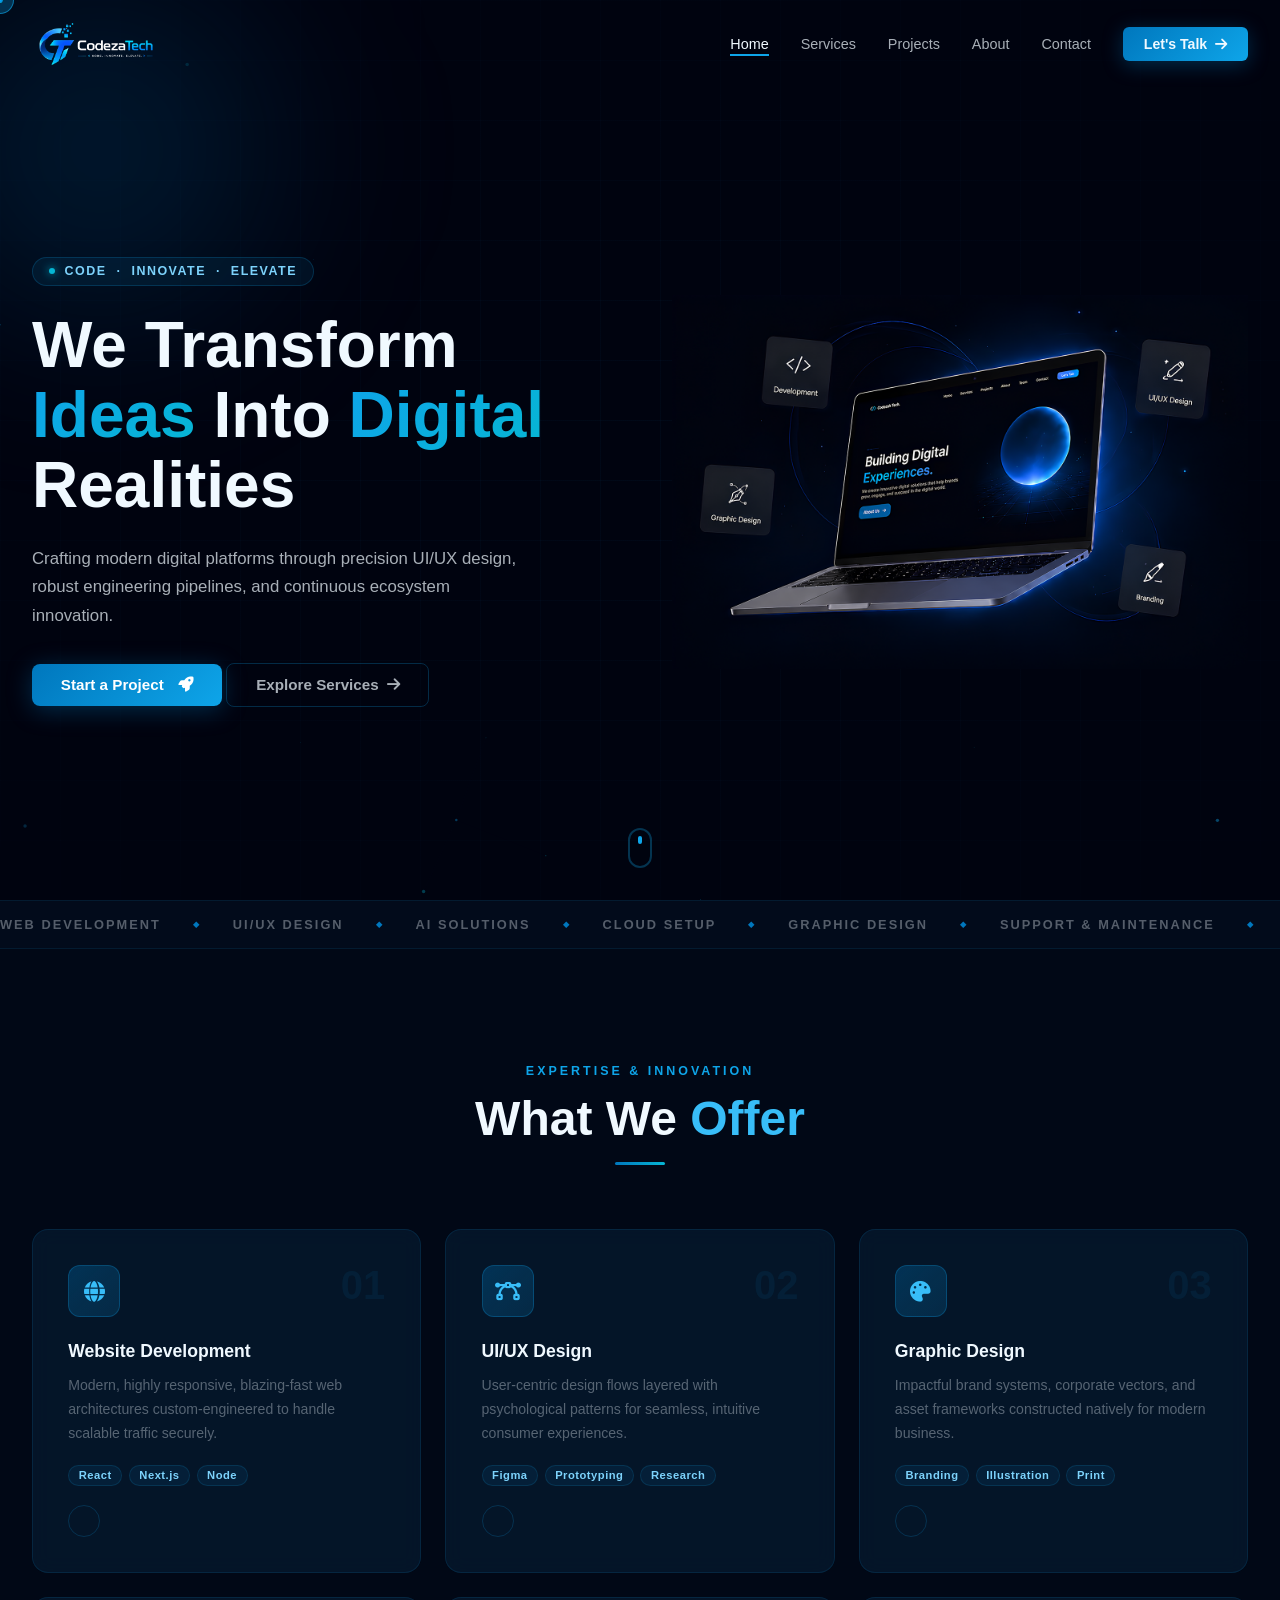
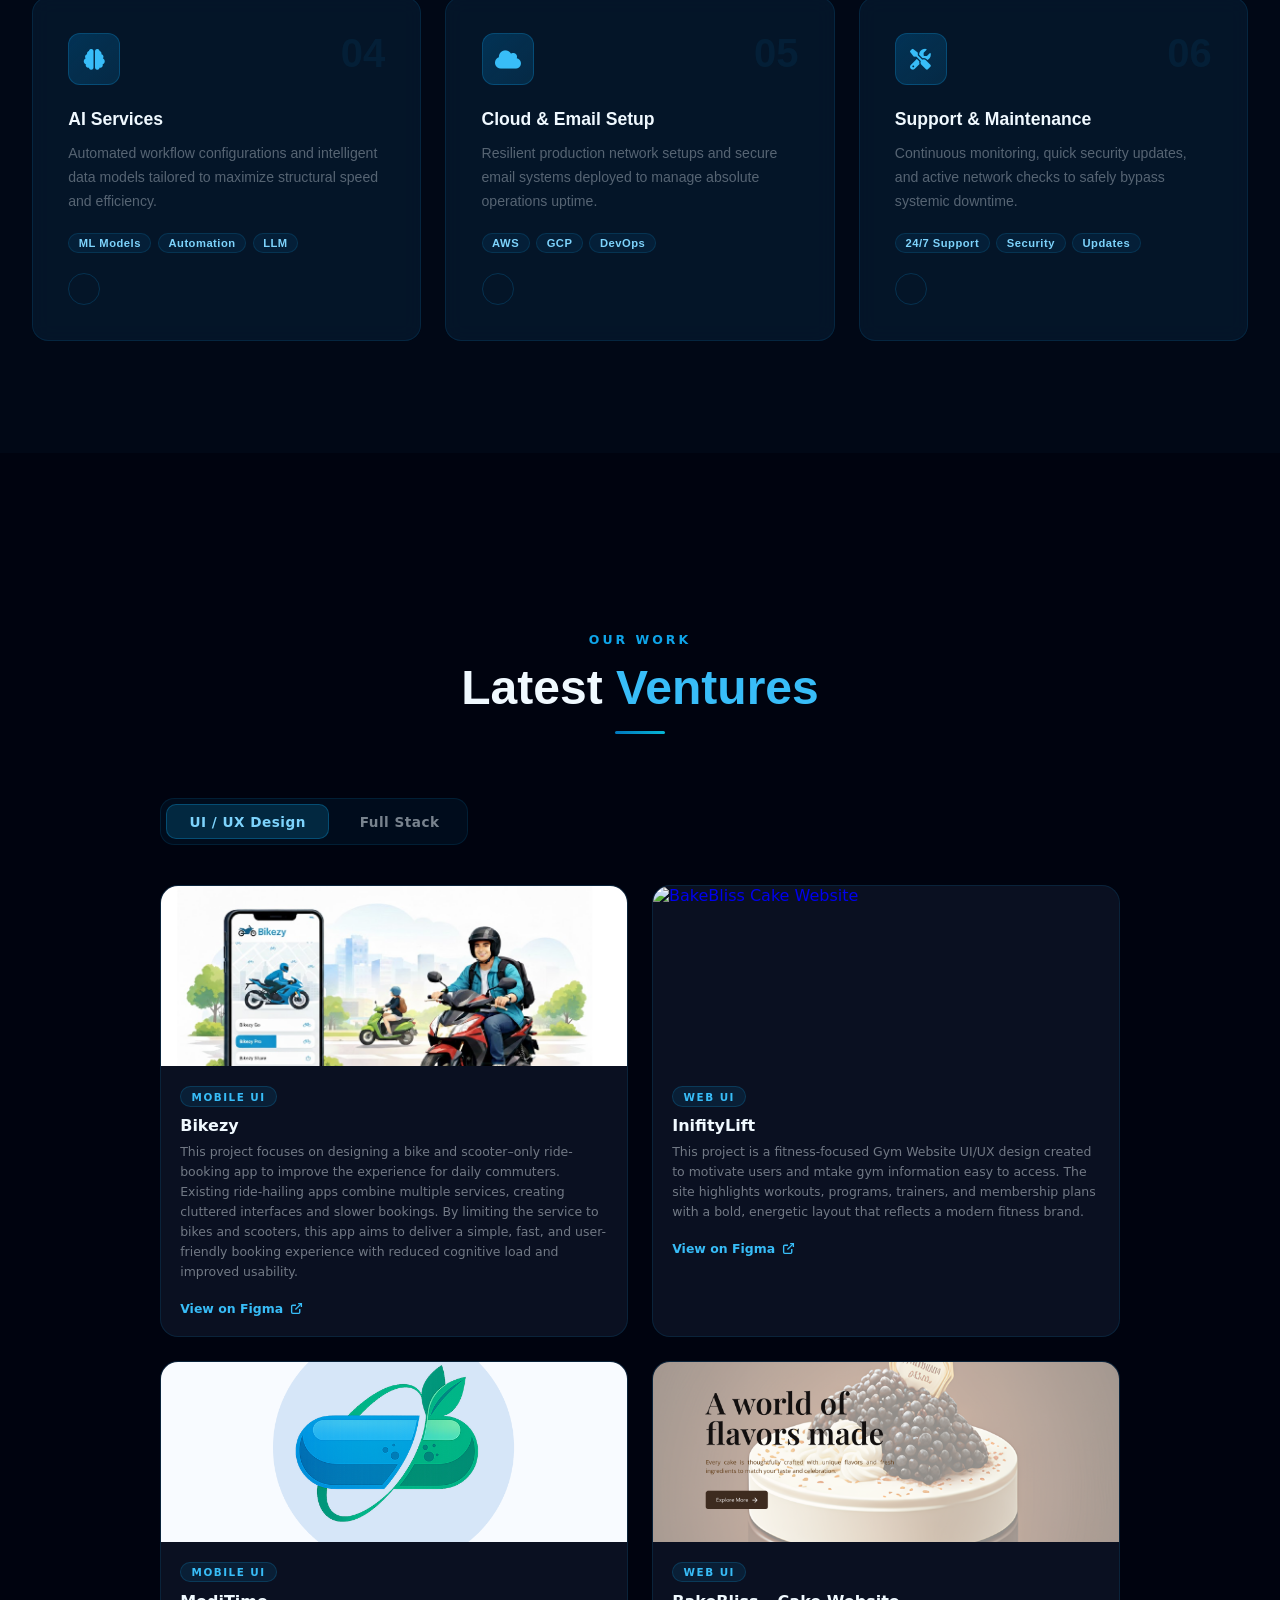
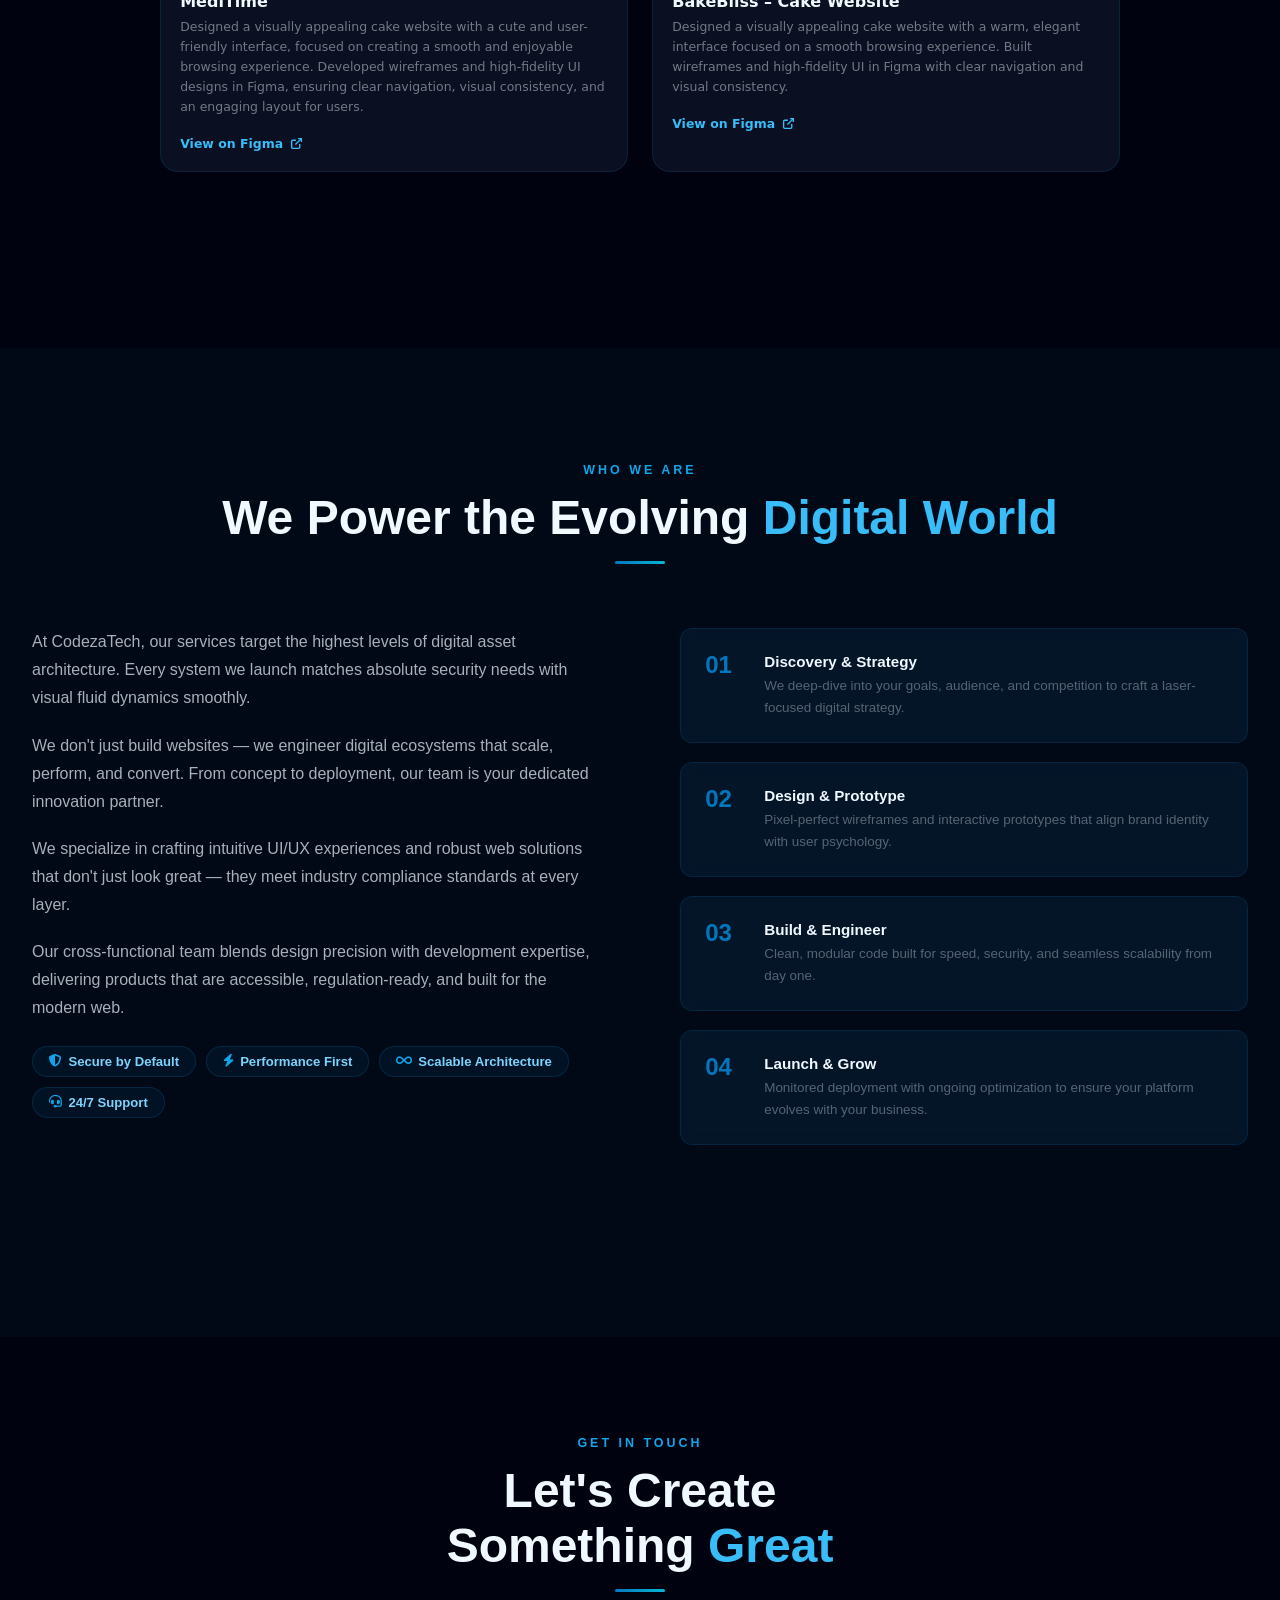
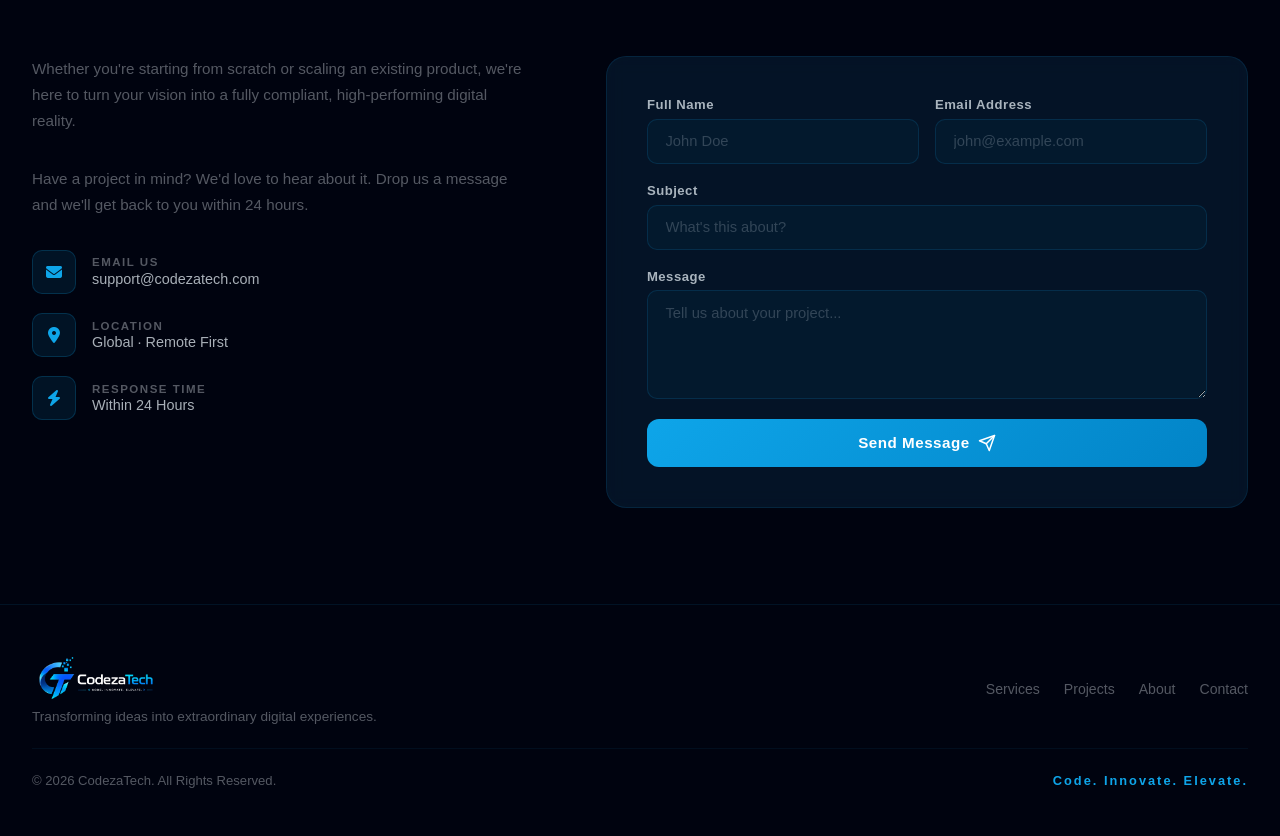
==== commit 096f0525: "Update index.html" ====
--- a/index.html
+++ b/index.html
@@ -561,6 +561,6 @@
     </div>
 </footer>
 
-<script src="script.js"></script>
+<script src="Script.js"></script>
 </body>
 </html>
--- a/style.css
+++ b/style.css
@@ -1,274 +1,1527 @@
+/* ============================================================
+   CODEZATECH — COMPLETE REDESIGN
+   Theme: Deep Navy · Cerulean Blue · Cyan Glow
+   Font: Roboto (Display) + DM Sans (Body)
+   ============================================================ */
+
 :root {
-    --primary-color: #0077BD;
-    --accent-glow: #7c3aed;    /* Vibrant neon purple/indigo glow matching image background */
-    --dark-bg: #010511;       /* Solid deep dark background matching reference image */
-    --card-bg: #0b0d14;
-    --text-bright: #6d6767;
-    --text-readable: #e2e8f0;
-    --text-muted: #94a3b8;
-}
+    --blue-900: #00030f;
+    --blue-800: #041428;
+    --blue-700: #071e36;
+    --blue-600: #0a2540;
+    --blue-500: #0d3460;
+    --blue-400: #0e4d8c;
+    --blue-300: #0077bd;
+    --blue-200: #0ea5e9;
+    --blue-100: #38bdf8;
+    --blue-50: #7dd3fc;
+    --cyan: #06b6d4;
+    --white: #f0f9ff;
+    --white-dim: rgba(240,249,255,0.7);
+    --white-muted: rgba(240,249,255,0.35);
+    --card-bg: rgba(7, 30, 54, 0.6);
+    --card-border: rgba(14, 165, 233, 0.12);
+    --glow: 0 0 40px rgba(14, 165, 233, 0.3);
+}
+
+*, *::before, *::after { box-sizing: border-box; margin: 0; padding: 0; }
+
+html { scroll-behavior: smooth; }
 
 body {
-    background-color: var(--dark-bg);
-    color: var(--text-readable);
-    font-family: 'Segoe UI', Tahoma, Geneva, Verdana, sans-serif;
+    background-color: var(--blue-900);
+    color: var(--white);
+    font-family: 'DM Sans', sans-serif;
     overflow-x: hidden;
-    scroll-behavior: smooth;
-}
-
-/* Navbar Styling */
+    cursor: none;
+}
+
+/* ─── SCROLLBAR ──────────────────────────────────────────── */
+::-webkit-scrollbar { width: 4px; }
+::-webkit-scrollbar-track { background: var(--blue-800); }
+::-webkit-scrollbar-thumb { background: var(--blue-300); border-radius: 2px; }
+
+/* ─── CANVAS BACKGROUND ──────────────────────────────────── */
+#particleCanvas {
+    position: fixed;
+    top: 0; left: 0;
+    width: 100%; height: 100%;
+    z-index: 0;
+    pointer-events: none;
+}
+
+/* ─── CURSOR ─────────────────────────────────────────────── */
+.cursor-glow {
+    position: fixed;
+    width: 28px; height: 28px;
+    border-radius: 50%;
+    background: rgba(14, 165, 233, 0.25);
+    border: 1.5px solid rgba(14, 165, 233, 0.6);
+    pointer-events: none;
+    z-index: 9999;
+    transform: translate(-50%, -50%);
+    transition: transform 0.1s ease, width 0.3s ease, height 0.3s ease, background 0.3s ease;
+    mix-blend-mode: screen;
+}
+
+body:has(a:hover) .cursor-glow,
+body:has(button:hover) .cursor-glow {
+    width: 50px; height: 50px;
+    background: rgba(14, 165, 233, 0.15);
+}
+
+/* ─── LOADER ─────────────────────────────────────────────── */
+.loader-screen {
+    position: fixed; inset: 0;
+    background: var(--blue-900);
+    z-index: 9998;
+    display: flex;
+    align-items: center;
+    justify-content: center;
+    transition: opacity 0.8s ease, visibility 0.8s ease;
+}
+.loader-screen.hidden { opacity: 0; visibility: hidden; }
+
+.loader-inner { text-align: center; }
+
+.loader-logo {
+    font-family: 'Roboto', sans-serif;
+    font-size: 3rem;
+    font-weight: 800;
+    color: var(--blue-200);
+    letter-spacing: 0.1em;
+    margin-bottom: 1.5rem;
+    animation: logoPulse 1s ease-in-out infinite alternate;
+}
+
+@keyframes logoPulse {
+    from { text-shadow: 0 0 20px rgba(14,165,233,0.5); }
+    to { text-shadow: 0 0 50px rgba(14,165,233,0.9), 0 0 80px rgba(6,182,212,0.4); }
+}
+
+.loader-bar {
+    width: 200px; height: 3px;
+    background: rgba(14,165,233,0.15);
+    border-radius: 2px;
+    margin: 0 auto 1rem;
+    overflow: hidden;
+}
+
+.loader-fill {
+    height: 100%;
+    background: linear-gradient(90deg, var(--blue-200), var(--cyan));
+    border-radius: 2px;
+    animation: loaderFill 1.8s ease-in-out forwards;
+}
+
+@keyframes loaderFill {
+    from { width: 0%; }
+    to { width: 100%; }
+}
+
+.loader-text {
+    color: var(--white-muted);
+    font-size: 0.75rem;
+    letter-spacing: 3px;
+    text-transform: uppercase;
+}
+
+/* ─── NAVBAR ─────────────────────────────────────────────── */
 .navbar {
-    background-color: rgba(3, 3, 5, 0.95);
-    backdrop-filter: blur(12px);
-    border-bottom: 1px solid rgba(255, 255, 255, 0.05);
-}
-
-.navbar-brand img {
-    max-height: 70px;
-    object-fit: contain;
-}
-
-.brand-accent {
-    color: var(--primary-color);
+    position: fixed;
+    top: 0; left: 0; right: 0;
+    z-index: 100;
+    padding: 1.2rem 0;
+    transition: all 0.4s ease;
+}
+
+.navbar.scrolled {
+    background: rgba(2, 12, 27, 0.92);
+    backdrop-filter: blur(20px);
+    padding: 0.8rem 0;
+    border-bottom: 1px solid rgba(14,165,233,0.1);
+}
+
+.nav-container {
+    max-width: 1280px;
+    margin: 0 auto;
+    padding: 0 2rem;
+    display: flex;
+    align-items: center;
+    justify-content: space-between;
+}
+
+.nav-brand {
+    display: flex;
+    align-items: center;
+    gap: 0.6rem;
+    text-decoration: none;
+}
+
+.nav-brand img { max-height: 50px; object-fit: contain; }
+
+.brand-text {
+    font-family: 'Roboto', sans-serif;
+    font-size: 1.35rem;
+    font-weight: 800;
+    color: var(--white);
+    letter-spacing: 0.02em;
+}
+
+.brand-accent { color: var(--blue-200); }
+
+.nav-links {
+    list-style: none;
+    display: flex;
+    align-items: center;
+    gap: 2rem;
 }
 
 .nav-link {
-    color: var(--text-readable) !important;
+    color: var(--white-dim);
+    text-decoration: none;
     font-weight: 500;
+    font-size: 0.9rem;
+    transition: color 0.3s;
+    position: relative;
+}
+
+.nav-link::after {
+    content: '';
+    position: absolute;
+    bottom: -4px; left: 0;
+    width: 0; height: 2px;
+    background: var(--blue-200);
+    transition: width 0.3s ease;
+}
+
+.nav-link:hover, .nav-link.active { color: var(--white); }
+.nav-link:hover::after, .nav-link.active::after { width: 100%; }
+
+.btn-nav {
+    background: linear-gradient(135deg, var(--blue-300), var(--blue-200));
+    color: var(--white) !important;
+    text-decoration: none;
+    padding: 0.55rem 1.3rem;
+    border-radius: 6px;
+    font-weight: 600;
+    font-size: 0.88rem;
+    display: flex;
+    align-items: center;
+    gap: 0.5rem;
+    transition: all 0.3s ease;
+    box-shadow: 0 4px 20px rgba(0, 119, 189, 0.35);
+}
+
+.btn-nav:hover {
+    transform: translateY(-2px);
+    box-shadow: 0 8px 30px rgba(14, 165, 233, 0.5);
+}
+
+.nav-toggle {
+    display: none;
+    flex-direction: column;
+    gap: 5px;
+    background: none;
+    border: none;
+    cursor: pointer;
+    padding: 4px;
+}
+
+.nav-toggle span {
+    display: block;
+    width: 22px; height: 2px;
+    background: var(--white);
+    border-radius: 2px;
+    transition: all 0.3s ease;
+}
+
+/* ─── SHARED BUTTONS ─────────────────────────────────────── */
+.btn-primary {
+    display: inline-flex;
+    align-items: center;
+    gap: 0.5rem;
+    background: linear-gradient(135deg, var(--blue-300), var(--blue-200));
+    color: #fff;
+    text-decoration: none;
+    padding: 0.8rem 1.8rem;
+    border-radius: 8px;
+    font-weight: 600;
+    font-size: 0.95rem;
+    border: none;
+    cursor: pointer;
+    transition: all 0.3s ease;
+    box-shadow: 0 4px 25px rgba(0,119,189,0.35);
+    position: relative;
+    overflow: hidden;
+}
+
+.btn-primary::before {
+    content: '';
+    position: absolute;
+    inset: 0;
+    background: linear-gradient(135deg, var(--blue-200), var(--cyan));
+    opacity: 0;
+    transition: opacity 0.3s ease;
+}
+
+
+.btn-primary:hover { transform: translateY(-3px); box-shadow: 0 8px 20px rgba(111, 148, 165, 0.5); }
+.btn-primary > * { position: relative; z-index: 1; }
+.btn-primary span, .btn-primary i { position: relative; z-index: 1; }
+
+.btn-ghost {
+    display: inline-flex;
+    align-items: center;
+    gap: 0.5rem;
+    background: transparent;
+    color: var(--white-dim);
+    text-decoration: none;
+    padding: 0.8rem 1.8rem;
+    border-radius: 8px;
+    font-weight: 600;
+    font-size: 0.95rem;
+    border: 1.5px solid rgba(14,165,233,0.25);
+    transition: all 0.3s ease;
+}
+
+.btn-ghost:hover {
+    color: var(--white);
+    border-color: var(--blue-200);
+    background: rgba(14,165,233,0.07);
+    transform: translateY(-2px);
+}
+
+.w-full { width: 100%; justify-content: center; }
+.mt-4 { margin-top: 1.5rem; }
+.ms2 { margin-left: 0.4rem; }
+
+/* ─── SECTION SHARED ─────────────────────────────────────── */
+.container {
+    max-width: 1280px;
+    margin: 0 auto;
+    padding: 0 2rem;
+    position: relative;
+    z-index: 1;
+}
+
+.section { padding: 7rem 0; position: relative; }
+
+.section-header { text-align: center; margin-bottom: 4rem; }
+
+.section-tag {
+    display: inline-block;
+    color: var(--blue-200);
+    font-size: 0.78rem;
+    font-weight: 700;
+    letter-spacing: 3px;
+    text-transform: uppercase;
+    margin-bottom: 0.8rem;
+}
+
+.section-title {
+    font-family: 'Roboto', sans-serif;
+    font-size: clamp(2rem, 4vw, 3rem);
+    font-weight: 800;
+    color: var(--white);
+    line-height: 1.15;
+}
+
+.section-line {
+    width: 50px; height: 3px;
+    background: linear-gradient(90deg, var(--blue-300), var(--cyan));
+    margin: 1rem auto 0;
+    border-radius: 2px;
+}
+
+.text-blue { color: var(--blue-100); }
+
+/* ─── REVEAL ANIMATIONS ──────────────────────────────────── */
+.reveal-up {
+    opacity: 0;
+    transform: translateY(50px);
+    transition: opacity 0.8s cubic-bezier(0.16,1,0.3,1) var(--delay, 0s),
+                transform 0.8s cubic-bezier(0.16,1,0.3,1) var(--delay, 0s);
+}
+
+.reveal-right {
+    opacity: 0;
+    transform: translateX(50px);
+    transition: opacity 0.9s cubic-bezier(0.16,1,0.3,1) var(--delay, 0s),
+                transform 0.9s cubic-bezier(0.16,1,0.3,1) var(--delay, 0s);
+}
+
+.reveal-up.visible, .reveal-right.visible {
+    opacity: 1;
+    transform: none;
+}
+
+/* ─── HERO ───────────────────────────────────────────────── */
+.hero {
+    min-height: 100vh;
+    display: flex;
+    align-items: center;
+    padding: 10rem 0 6rem;
+    position: relative;
+    overflow: hidden;
+}
+
+.hero-bg-grid {
+    position: absolute; inset: 0;
+    background-image:
+        linear-gradient(rgba(14,165,233,0.04) 1px, transparent 1px),
+        linear-gradient(90deg, rgba(14,165,233,0.04) 1px, transparent 1px);
+    background-size: 60px 60px;
+    mask-image: radial-gradient(ellipse 80% 80% at 50% 50%, black, transparent);
+}
+
+.hero-orb {
+    position: absolute;
+    border-radius: 50%;
+    filter: blur(80px);
+    pointer-events: none;
+}
+
+.hero-orb-1 {
+    width: 500px; height: 500px;
+    background: radial-gradient(circle, rgba(0,119,189,0.25), transparent 70%);
+    top: -100px; left: -150px;
+}
+
+
+
+
+
+.hero-content {
+    display: grid;
+    grid-template-columns: 1fr 1fr;
+    gap: 4rem;
+    align-items: center;
+}
+
+.hero-badge {
+    display: inline-flex;
+    align-items: center;
+    gap: 0.6rem;
+    background: rgba(14,165,233,0.08);
+    border: 1px solid rgba(14,165,233,0.2);
+    padding: 0.4rem 1rem;
+    border-radius: 50px;
+    font-size: 0.78rem;
+    font-weight: 600;
+    letter-spacing: 1.5px;
+    color: var(--blue-50);
+    text-transform: uppercase;
+    margin-bottom: 1.5rem;
+}
+
+.badge-dot {
+    width: 6px; height: 6px;
+    background: var(--cyan);
+    border-radius: 50%;
+    box-shadow: 0 0 8px var(--cyan);
+    animation: dotPulse 2s ease-in-out infinite;
+}
+
+@keyframes dotPulse {
+    0%, 100% { opacity: 1; box-shadow: 0 0 8px var(--cyan); }
+    50% { opacity: 0.5; box-shadow: 0 0 3px var(--cyan); }
+}
+
+.hero-title {
+    font-family: 'Roboto', sans-serif;
+    font-size: clamp(1.0rem, 5vw, 4rem);
+    font-weight: 800;
+    line-height: 1.1;
+    color: var(--white);
+    margin-bottom: 1.5rem;
+}
+
+.word-gradient {
+    background: linear-gradient(135deg, var(--blue-200), var(--cyan));
+    -webkit-background-clip: text;
+    -webkit-text-fill-color: transparent;
+}
+
+.hero-desc {
+    color: var(--white-dim);
+    font-size: 1.05rem;
+    line-height: 1.7;
+    max-width: 500px;
+    margin-bottom: 2rem;
+}
+
+
+/* ═══════════════════════════════════════════════════════════
+   HERO IMAGE — seamless blend with page background
+   ═══════════════════════════════════════════════════════════ */
+
+.hero-right {
+    display: flex;
+    justify-content: center;
+    align-items: center;
+}
+
+.hero-img-scene {
+    position: relative;
+    width: 100%;
+    max-width: 640px;
+    animation: heroImgFloat 7s ease-in-out infinite;
+    /* No background — completely transparent wrapper */
+    background: none;
+}
+
+@keyframes heroImgFloat {
+    0%, 100% { transform: translateY(0px); }
+    50%       { transform: translateY(-20px); }
+}
+
+/* The glow that sits BEHIND the image, matching its own blue atmosphere */
+.his-glow {
+    position: absolute;
+    width: 75%;
+    height: 60%;
+    top: 15%;
+    left: 50%;
+    transform: translateX(-50%);
+    background: radial-gradient(ellipse at center,
+        rgba(0, 100, 200, 0.55) 0%,
+        rgba(14, 165, 233, 0.3) 35%,
+        transparent 70%
+    );
+    filter: blur(55px);
+    border-radius: 50%;
+    pointer-events: none;
+    z-index: 0;
+    animation: glowBreath 5s ease-in-out infinite alternate;
+}
+
+@keyframes glowBreath {
+    from { opacity: 0.75; transform: translateX(-50%) scale(1); }
+    to   { opacity: 1;    transform: translateX(-50%) scale(1.1); }
+}
+
+/* The image itself — blended so its dark edges vanish into the page */
+.his-imgs {
+    position: relative;
+    z-index: 1;
+    width: 100%;
+    height: auto;
+    display: block;
+    /* lighten makes dark pixels transparent — perfectly merges black bg */
+    
+    /* extra glow to match the electric blue halo in the image */
+   
+}
+
+
+
+/* ── Ambient glows behind laptop ─────────────────────────── */
+.ms-glow {
+    position: absolute;
+    border-radius: 50%;
+    pointer-events: none;
+    filter: blur(80px);
+    z-index: 0;
+}
+.ms-glow-center {
+    width: 380px; height: 380px;
+    background: radial-gradient(circle, rgba(0,119,189,0.45) 0%, transparent 65%);
+    top: 50%; left: 50%;
+    transform: translate(-50%, -55%);
+    animation: ambientPulse 5s ease-in-out infinite alternate;
+}
+.ms-glow-bottom {
+    width: 300px; height: 120px;
+    background: radial-gradient(ellipse, rgba(14,165,233,0.3) 0%, transparent 70%);
+    bottom: 10px; left: 50%;
+    transform: translateX(-50%);
+    filter: blur(40px);
+}
+
+@keyframes ambientPulse {
+    from { opacity: 0.7; transform: translate(-50%,-55%) scale(1); }
+    to   { opacity: 1;   transform: translate(-50%,-55%) scale(1.12); }
+}
+
+/* ── Service badge cards ─────────────────────────────────── */
+.ms-badge {
+    position: absolute;
+    z-index: 10;
+    display: flex;
+    flex-direction: column;
+    align-items: center;
+    gap: 0.35rem;
+    background: rgba(5, 18, 38, 0.85);
+    border: 1px solid rgba(14,165,233,0.25);
+    border-radius: 14px;
+    padding: 0.7rem 0.9rem;
+    min-width: 95px;
+    backdrop-filter: blur(16px);
+    box-shadow: 0 8px 32px rgba(0,0,0,0.5),
+                0 0 0 1px rgba(14,165,233,0.08),
+                inset 0 1px 0 rgba(255,255,255,0.04);
+    transition: all 0.3s ease;
+    cursor: default;
+}
+.ms-badge:hover {
+    border-color: rgba(14,165,233,0.5);
+    box-shadow: 0 12px 40px rgba(14,165,233,0.2), 0 0 0 1px rgba(14,165,233,0.15);
+    transform: translateY(-5px) scale(1.04) !important;
+}
+
+.ms-badge-icon {
+    width: 36px; height: 36px;
+    border-radius: 8px;
+    background: linear-gradient(135deg, rgba(0,119,189,0.3), rgba(14,165,233,0.15));
+    border: 1px solid rgba(14,165,233,0.2);
+    display: flex; align-items: center; justify-content: center;
+    color: var(--blue-200);
+    font-size: 1rem;
+    filter: drop-shadow(0 0 6px rgba(14,165,233,0.5));
+}
+
+.ms-badge span {
+    font-size: 0.68rem;
+    font-weight: 700;
+    color: rgba(240,249,255,0.75);
+    white-space: nowrap;
+    letter-spacing: 0.3px;
+}
+
+.ms-badge-tl { top: 5%;  left: 0%;  animation: badgeF1 5.2s ease-in-out infinite; }
+.ms-badge-tr { top: 5%;  right: 0%; animation: badgeF2 5.8s ease-in-out infinite; }
+.ms-badge-bl { top: 58%; left: 0%;  animation: badgeF1 6.4s ease-in-out infinite 0.6s; }
+.ms-badge-br { top: 72%; right: 0%; animation: badgeF2 4.9s ease-in-out infinite 0.3s; }
+
+@keyframes badgeF1 {
+    0%, 100% { transform: translateY(0); }
+    50%       { transform: translateY(-9px); }
+}
+@keyframes badgeF2 {
+    0%, 100% { transform: translateY(0); }
+    50%       { transform: translateY(9px); }
+}
+
+/* ── Laptop shell ─────────────────────────────────────────── */
+.laptop {
+    position: absolute;
+    z-index: 5;
+    width: 370px;
+    left: 50%; top: 5%;
+    transform: translateX(-50%);
+    perspective: 1200px;
+}
+
+/* ── Lid / Screen ─────────────────────────────────────────── */
+.laptop-lid {
+    width: 100%;
+    background: linear-gradient(160deg, #1a2535 0%, #0d1825 60%, #060e18 100%);
+    border-radius: 14px 14px 4px 4px;
+    padding: 8px;
+    border: 1.5px solid rgba(14,165,233,0.15);
+    border-bottom: none;
+    box-shadow:
+        0 0 0 1px rgba(0,0,0,0.8),
+        0 -4px 30px rgba(14,165,233,0.12),
+        inset 0 1px 0 rgba(255,255,255,0.05);
+    position: relative;
+}
+
+.laptop-bezel {
+    background: #040d18;
+    border-radius: 8px;
+    overflow: hidden;
+    position: relative;
+    padding-top: 3px;
+}
+
+.laptop-cam {
+    width: 6px; height: 6px;
+    background: #1a2535;
+    border-radius: 50%;
+    margin: 4px auto 3px;
+    border: 1px solid rgba(14,165,233,0.1);
+    position: relative;
+    z-index: 2;
+}
+.laptop-cam::after {
+    content: '';
+    position: absolute;
+    width: 3px; height: 3px;
+    background: rgba(14,165,233,0.3);
+    border-radius: 50%;
+    top: 50%; left: 50%;
+    transform: translate(-50%,-50%);
+}
+
+/* ── Screen content ──────────────────────────────────────── */
+.laptop-screen {
+    background: linear-gradient(160deg, #020c1e 0%, #040f22 50%, #020a1a 100%);
+    min-height: 200px;
+    border-radius: 4px;
+    overflow: hidden;
+    position: relative;
+}
+
+/* mini navbar */
+.ls-navbar {
+    display: flex;
+    align-items: center;
+    justify-content: space-between;
+    padding: 6px 10px;
+    background: rgba(3,10,24,0.9);
+    border-bottom: 1px solid rgba(14,165,233,0.08);
+}
+.ls-logo {
+    display: flex; align-items: center; gap: 4px;
+    font-size: 0.5rem; font-weight: 700; color: #fff;
+}
+.ls-logo i { color: var(--blue-200); font-size: 0.55rem; }
+.ls-nav-links {
+    display: flex; gap: 8px;
+}
+.ls-nav-links span { font-size: 0.38rem; color: rgba(255,255,255,0.5); }
+.ls-btn {
+    background: var(--blue-300);
+    color: #fff; font-size: 0.38rem; font-weight: 700;
+    padding: 2px 6px; border-radius: 3px;
+}
+
+/* screen body */
+.ls-body {
+    display: flex;
+    align-items: center;
+    padding: 12px 10px 10px;
+    gap: 8px;
+    min-height: 155px;
+}
+
+.ls-left { flex: 1.1; }
+.ls-heading {
+    font-family: 'Roboto', sans-serif;
+    font-size: 0.75rem; font-weight: 800;
+    color: #fff; line-height: 1.25;
+    margin-bottom: 5px;
+}
+.ls-heading span { color: var(--blue-100); }
+.ls-sub {
+    font-size: 0.35rem; color: rgba(255,255,255,0.45);
+    line-height: 1.6; margin-bottom: 8px; max-width: 110px;
+}
+.ls-cta {
+    display: inline-block;
+    background: var(--blue-300);
+    color: #fff; font-size: 0.38rem; font-weight: 700;
+    padding: 3px 8px; border-radius: 3px;
+}
+
+/* planet / orb on screen right */
+.ls-right {
+    flex: 0.9;
+    display: flex; align-items: center; justify-content: center;
+    position: relative;
+    height: 130px;
+}
+
+.ls-grid {
+    position: absolute; inset: 0;
+    background-image:
+        linear-gradient(rgba(14,165,233,0.07) 1px, transparent 1px),
+        linear-gradient(90deg, rgba(14,165,233,0.07) 1px, transparent 1px);
+    background-size: 14px 14px;
+    mask-image: radial-gradient(ellipse 80% 80% at 50% 50%, black, transparent);
+}
+
+.ls-planet {
+    position: relative; z-index: 2;
+    width: 65px; height: 65px;
+    border-radius: 50%;
+    background: radial-gradient(circle at 38% 38%,
+        #1a6ab5 0%, #0d4a8c 35%, #071e3d 70%, #020a1a 100%);
+    box-shadow:
+        0 0 30px rgba(14,165,233,0.55),
+        0 0 60px rgba(14,165,233,0.2),
+        inset -8px -8px 20px rgba(0,0,0,0.5),
+        inset 5px 5px 12px rgba(14,165,233,0.15);
+    animation: planetGlow 4s ease-in-out infinite alternate;
+}
+
+@keyframes planetGlow {
+    from { box-shadow: 0 0 25px rgba(14,165,233,0.5), 0 0 50px rgba(14,165,233,0.15); }
+    to   { box-shadow: 0 0 45px rgba(14,165,233,0.8), 0 0 90px rgba(14,165,233,0.3); }
+}
+
+.ls-planet-ring {
+    position: absolute;
+    width: 100%; height: 100%;
+    border-radius: 50%;
+    border: 1px solid rgba(14,165,233,0.25);
+    top: 50%; left: 50%;
+    transform: translate(-50%,-50%) scale(1.35);
+}
+.ls-planet-glow {
+    position: absolute;
+    width: 100%; height: 30%;
+    bottom: -5px; left: 0;
+    background: radial-gradient(ellipse, rgba(14,165,233,0.6), transparent 65%);
+    filter: blur(6px);
+    border-radius: 50%;
+}
+
+/* scan line over screen */
+.ls-scanline {
+    position: absolute; inset: 0; z-index: 3;
+    background: repeating-linear-gradient(
+        180deg,
+        transparent,
+        transparent 2px,
+        rgba(14,165,233,0.015) 2px,
+        rgba(14,165,233,0.015) 4px
+    );
+    pointer-events: none;
+}
+
+/* ── Base / keyboard ─────────────────────────────────────── */
+.laptop-base {
+    width: 100%;
+    background: linear-gradient(180deg, #1c2a3a 0%, #0f1e2e 100%);
+    border-radius: 0 0 10px 10px;
+    border: 1.5px solid rgba(14,165,233,0.12);
+    border-top: 2px solid rgba(14,165,233,0.08);
+    padding: 8px 14px 6px;
+    box-shadow: 0 8px 30px rgba(0,0,0,0.6);
+}
+
+.laptop-keyboard {
+    display: flex;
+    flex-direction: column;
+    gap: 3px;
+    padding: 4px 6px 3px;
+}
+
+.lk-row {
+    display: flex;
+    gap: 2px;
+    justify-content: center;
+}
+.lk-row span {
+    flex: 1;
+    height: 5px;
+    background: rgba(255,255,255,0.06);
+    border-radius: 1.5px;
+    border: 1px solid rgba(255,255,255,0.04);
+    max-width: 22px;
+}
+.lk-spacebar {
+    display: flex; justify-content: center; margin-top: 2px;
+}
+.lk-spacebar span {
+    width: 45%; height: 5px;
+    background: rgba(255,255,255,0.06);
+    border-radius: 1.5px;
+    border: 1px solid rgba(255,255,255,0.04);
+}
+
+.laptop-trackpad {
+    width: 60px; height: 14px;
+    background: rgba(255,255,255,0.04);
+    border: 1px solid rgba(255,255,255,0.06);
+    border-radius: 4px;
+    margin: 4px auto 0;
+}
+
+/* ── Ground shadow ───────────────────────────────────────── */
+.laptop-shadow {
+    width: 85%; height: 8px;
+    background: radial-gradient(ellipse, rgba(14,165,233,0.25), transparent 70%);
+    filter: blur(8px);
+    margin: 6px auto 0;
+}
+
+.scroll-cue {
+    position: absolute;
+    bottom: 2rem; left: 50%;
+    transform: translateX(-50%);
+    width: 24px; height: 40px;
+    border: 2px solid rgba(14,165,233,0.3);
+    border-radius: 12px;
+    display: flex;
+    justify-content: center;
+    padding-top: 6px;
+}
+
+.scroll-cue-inner {
+    width: 4px; height: 8px;
+    background: var(--blue-200);
+    border-radius: 2px;
+    animation: scrollBob 2s ease-in-out infinite;
+}
+
+@keyframes scrollBob {
+    0%, 100% { transform: translateY(0); opacity: 1; }
+    50% { transform: translateY(10px); opacity: 0.3; }
+}
+
+/* ─── MARQUEE STRIP ──────────────────────────────────────── */
+.marquee-strip {
+    position: relative;
+    overflow: hidden;
+    border-top: 1px solid rgba(14,165,233,0.1);
+    border-bottom: 1px solid rgba(14,165,233,0.1);
+    background: rgba(4, 20, 40, 0.5);
+    padding: 1rem 0;
+    z-index: 1;
+}
+
+.marquee-track {
+    display: flex;
+    align-items: center;
+    gap: 2rem;
+    white-space: nowrap;
+    animation: marqueeScroll 25s linear infinite;
+}
+
+@keyframes marqueeScroll {
+    from { transform: translateX(0); }
+    to { transform: translateX(-50%); }
+}
+
+.marquee-track span {
+    font-size: 0.8rem;
+    font-weight: 600;
+    letter-spacing: 2px;
+    text-transform: uppercase;
+    color: var(--white-muted);
+}
+
+.marquee-track .dot {
+    color: var(--blue-300);
+    font-size: 0.5rem;
+}
+
+/* ─── SERVICES ───────────────────────────────────────────── */
+.services-section {
+    background: rgba(4, 20, 40, 0.3);  }
+
+.services-grid {
+    display: grid;
+    grid-template-columns: repeat(3, 1fr);
+    gap: 1.5rem;
+}
+
+.service-card {
+    background: var(--card-bg);
+    border: 1px solid var(--card-border);
+    border-radius: 16px;
+    padding: 2.2rem;
+    position: relative;
+    overflow: hidden;
+    transition: all 0.5s cubic-bezier(0.16,1,0.3,1);
+    backdrop-filter: blur(10px);
+}
+
+.service-card::before {
+    content: '';
+    position: absolute;
+    inset: 0;
+    background: linear-gradient(135deg, rgba(14,165,233,0.06), rgba(6,182,212,0.02));
+    opacity: 0;
+    transition: opacity 0.4s ease;
+}
+
+.service-card:hover { transform: translateY(-8px); border-color: rgba(14,165,233,0.35); box-shadow: 0 20px 60px rgba(14,165,233,0.12); }
+.service-card:hover::before { opacity: 1; }
+
+.sc-top {
+    display: flex;
+    justify-content: space-between;
+    align-items: flex-start;
+    margin-bottom: 1.5rem;
+}
+
+.sc-icon {
+    width: 52px; height: 52px;
+    background: linear-gradient(135deg, rgba(0,119,189,0.3), rgba(14,165,233,0.15));
+    border: 1px solid rgba(14,165,233,0.25);
+    border-radius: 12px;
+    display: flex;
+    align-items: center;
+    justify-content: center;
+    color: var(--blue-100);
+    font-size: 1.3rem;
+    transition: all 0.3s ease;
+}
+
+.service-card:hover .sc-icon {
+    background: linear-gradient(135deg, var(--blue-300), var(--blue-200));
+    color: #fff;
+    box-shadow: 0 0 20px rgba(14,165,233,0.4);
+}
+
+.sc-num {
+    font-family: 'Roboto', sans-serif;
+    font-size: 2.5rem;
+    font-weight: 800;
+    color: rgba(14,165,233,0.08);
+    line-height: 1;
     transition: color 0.3s ease;
 }
 
-.nav-link:hover, .nav-link.active {
-    color: var(--primary-color) !important;
-}
-
-/* Button Variants */
-.btn-brand {
-    background-color: var(--primary-color);
-    color: #ffffff !important;
-    border-radius: 6px;
-    padding: 10px 24px;
+.service-card:hover .sc-num { color: rgba(14,165,233,0.18); }
+
+.service-card h4 {
+    font-family: 'Roboto', sans-serif;
+    font-size: 1.1rem;
+    font-weight: 700;
+    color: var(--white);
+    margin-bottom: 0.75rem;
+}
+
+.service-card p {
+    color: var(--white-muted);
+    font-size: 0.88rem;
+    line-height: 1.7;
+    margin-bottom: 1.2rem;
+}
+
+.sc-tags {
+    display: flex;
+    flex-wrap: wrap;
+    gap: 0.4rem;
+    margin-bottom: 1.2rem;
+}
+
+.sc-tags span {
+    background: rgba(14,165,233,0.08);
+    border: 1px solid rgba(14,165,233,0.15);
+    color: var(--blue-50);
+    font-size: 0.7rem;
+    padding: 0.2rem 0.6rem;
+    border-radius: 50px;
     font-weight: 600;
-    border: none;
+    letter-spacing: 0.5px;
+}
+
+.sc-arrow {
+    display: inline-flex;
+    align-items: center;
+    justify-content: center;
+    width: 32px; height: 32px;
+    border-radius: 50%;
+    border: 1px solid rgba(14,165,233,0.2);
+    color: var(--white-muted);
+    text-decoration: none;
+    font-size: 0.75rem;
     transition: all 0.3s ease;
 }
 
-.btn-brand:hover {
-    background-color: #0093ea;
-    transform: translateY(-2px);
-    box-shadow: 0 4px 15px rgba(0, 119, 189, 0.4);
-}
-
-.btn-outline-brand {
-    border: 2px solid var(--primary-color);
-    color: #ffffff;
+.service-card:hover .sc-arrow {
+    background: linear-gradient(135deg, var(--blue-300), var(--blue-200));
+    border-color: transparent;
+    color: #fff;
+    transform: rotate(45deg);
+    box-shadow: 0 0 15px rgba(14,165,233,0.4);
+}
+
+
+/* ─── ABOUT ──────────────────────────────────────────────── */
+.about-section{
+     background: rgba(4, 20, 40, 0.3);;
+}
+.about-grid {
+    display: grid;
+    grid-template-columns: 1fr 1fr;
+    gap: 5rem;
+    align-items: start;
+    margin-bottom: 5rem;
+}
+
+.about-desc {
+    color: var(--white-dim);
+    font-size: 1rem;
+    line-height: 1.75;
+    margin-bottom: 1.2rem;
+}
+
+.about-badges {
+    display: flex;
+    flex-wrap: wrap;
+    gap: 0.6rem;
+    margin-top: 1.5rem;
+}
+
+.about-badges span {
+    display: flex;
+    align-items: center;
+    gap: 0.4rem;
+    background: rgba(14,165,233,0.07);
+    border: 1px solid rgba(14,165,233,0.15);
+    color: var(--blue-50);
+    padding: 0.45rem 1rem;
+    border-radius: 50px;
+    font-size: 0.82rem;
     font-weight: 600;
     transition: all 0.3s ease;
 }
 
-.btn-outline-brand:hover {
-    background-color: var(--primary-color);
-    color: var(--text-bright);
-    box-shadow: 0 4px 15px rgba(0, 119, 189, 0.3);
-}
-
-/* Hero Section Gradients */
-.hero-section {
-    padding: 180px 0 120px 0;
-    
-}
-
-.text-gradient {
-     background-color:#0077BD ;
-    -webkit-background-clip: text;
-    -webkit-text-fill-color: transparent;
-}
-
-.hero-image {
-    
-    max-width: 100%;
-    height: auto;
-}
-
-/* Services Section Grid */
-.service-card {
-    background-color: var(--card-bg);
-    border: 1px solid rgba(255, 255, 255, 0.05);
+.about-badges span:hover {
+    background: rgba(14,165,233,0.15);
+    border-color: rgba(14,165,233,0.35);
+}
+
+.about-badges i { color: var(--blue-200); font-size: 0.8rem; }
+
+/* Process Steps */
+.process-steps { display: flex; flex-direction: column; gap: 1.2rem; }
+
+.ps-step {
+    display: flex;
+    gap: 1.2rem;
+    align-items: flex-start;
+    background: var(--card-bg);
+    border: 1px solid var(--card-border);
+    padding: 1.5rem;
     border-radius: 12px;
-    padding: 35px;
-    transition: all 0.4s cubic-bezier(0.16, 1, 0.3, 1);
-    height: 100%;
-}
-
-.service-card:hover {
-    transform: translateY(-10px);
-    border-color: var(--accent-glow);
-    background-color: #111422;
-    box-shadow: 0 15px 35px rgba(124, 58, 237, 0.15);
-}
-
-.service-icon {
-    background-color: rgba(124, 58, 237, 0.15);
-    color: #a78bfa;
-    width: 65px;
-    height: 65px;
-    display: flex;
-    align-items: center;
-    justify-content: center;
-    border-radius: 10px;
-    font-size: 1.75rem;
-    margin-bottom: 24px;
-    border: 1px solid rgba(124, 58, 237, 0.2);
-}
-
-.section-divider {
-    width: 70px;
-    height: 4px;
-    background-color: var(--primary-color);
-}
-
-/* Project Cards Portfolio */
-.project-card {
-    background: linear-gradient(135deg, #090b11 0%, #030406 100%);
-    border-radius: 16px;
-    border: 1px solid rgba(255, 255, 255, 0.06);
-    overflow: hidden;
-}
-
-.project-img-wrapper {
-    background: linear-gradient(145deg, #07090e, #111420);
-    border: 1px solid rgba(255, 255, 255, 0.04);
-    min-height: 280px;
-    display: flex;
-    align-items: center;
-    justify-content: center;
-    position: relative;
-}
-
-.project-overlay-glow {
-    position: absolute;
-    width: 150px;
-    height: 150px;
-    background: var(--accent-glow);
-    filter: blur(80px);
-    opacity: 0.3;
-    pointer-events: none;
-}
-
-.project-subtitle {
-    color: #a78bfa !important;
-}
-
-.project-badge {
-    background-color: rgba(124, 58, 237, 0.15); 
-    color: #c084fc; 
-    border: 1px solid rgba(124, 58, 237, 0.3);
-}
-
-/* Global Typography & Structure */
-.section-tag {
-    color: #706f74;
-    font-size: 0.85rem;
-    text-transform: uppercase;
-    letter-spacing: 2.5px;
+    backdrop-filter: blur(8px);
+    transition: all 0.3s ease;
+}
+
+.ps-step:hover { border-color: rgba(14,165,233,0.3); transform: translateX(5px); }
+
+.ps-num {
+    font-family: 'Roboto', sans-serif;
+    font-size: 1.5rem;
+    font-weight: 800;
+    color: var(--blue-300);
+    line-height: 1;
+    min-width: 40px;
+}
+
+.ps-content h5 {
+    font-family: 'Roboto', sans-serif;
     font-weight: 700;
-}
-
-.text-high-contrast {
-    color: var(--text-bright) !important;
-}
-
-.stat-box {
-    border: 1px solid rgba(255, 255, 255, 0.1);
-}
-
-.stat-number {
-    color: #a78bfa;
-}
-
-/* Contact Form UI Elements */
-.contact-card {
-    border: 1px solid rgba(255, 255, 255, 0.1);
-}
-
-.form-control {
-    background-color: rgba(255, 255, 255, 0.02) !important;
-    border: 1px solid rgba(255, 255, 255, 0.15) !important;
-}
-
-.form-control::placeholder {
-    color: #4b5563 !important;
-}
-
-.form-control:focus {
-    background-color: #0b0d16 !important;
-    border-color: var(--accent-glow) !important;
-    color: #fff !important;
-}
-
-/* Footer Element borders */
-.footer {
-    border-top: 1px solid rgba(255, 255, 255, 0.1);
-}
-
-.footer-tagline {
-    color: var(--primary-color) !important;
-}
-
-/* Scroll Animation Hooks */
-.reveal {
-    opacity: 0;
-    transform: translateY(40px);
-    transition: all 0.8s cubic-bezier(0.16, 1, 0.3, 1);
-}
-
-.reveal.active {
-    opacity: 1;
-    transform: translateY(0);
-}
-
-
-
-.diamond-wrap {
-  width: 110px;
-  height: 110px;
-  transform: rotate(45deg);
-  border-radius: 16px;
-  overflow: hidden;
-}
-
-.diamond-img {
-  width: 145%;
-  height: 145%;
-  object-fit: cover;
-  transform: rotate(-45deg) translate(-15%, -15%);
-  filter: grayscale(100%);
-  transition: filter 0.5s ease;
-}
-
-.team-member:hover .diamond-img {
-  filter: grayscale(0%);
-}
-
-.team-member:hover h5 {
-  color: #f97316 !important;
-}
-
-.team-soc {
-  width: 24px;
-  height: 24px;
-  border-radius: 50%;
-  border: 1px solid #1f2937;
+    font-size: 0.95rem;
+    color: var(--white);
+    margin-bottom: 0.3rem;
+}
+
+.ps-content p {
+    color: var(--white-muted);
+    font-size: 0.84rem;
+    line-height: 1.6;
+}
+
+
+.projects-section {
+    background: transparent;
+}
+*{box-sizing:border-box;margin:0;padding:0}
+
+/* Base structural layout wrapper - standard desktop */
+.wrap{padding:4rem 10rem;font-family:'DM Sans',system-ui,sans-serif;max-width:1440px;margin:0 auto}
+.tab-bar{display:flex;gap:0.5rem;margin-bottom:2.5rem;background:rgba(14,165,233,0.06);border:1px solid rgba(14,165,233,0.12);border-radius:14px;padding:5px;width:fit-content}
+.tab-btn{padding:0.55rem 1.4rem;border-radius:10px;border:none;background:transparent;color:rgba(240,249,255,0.5);font-size:0.85rem;font-weight:600;letter-spacing:0.5px;cursor:pointer;transition:all 0.25s;font-family:inherit}
+.tab-btn.active{background:rgba(14,165,233,0.18);color:#7dd3fc;border:1px solid rgba(14,165,233,0.3)}
+.tab-btn:hover:not(.active){color:rgba(240,249,255,0.8)}
+.tab-panel{display:none}.tab-panel.active{display:block}
+
+/* UI/UX grid - 3 Columns on desktop */
+.uiux-grid{display:grid;grid-template-columns:repeat(2,1fr);gap:1.5rem}
+.uiux-card{background:rgba(15,23,42,0.7);border:1px solid rgba(14,165,233,0.13);border-radius:18px;overflow:hidden;transition:border-color 0.3s,transform 0.3s;cursor:pointer;text-decoration:none;display:block}
+.uiux-card:hover{border-color:rgba(14,165,233,0.35);transform:translateY(-4px)}
+.uiux-thumb{height:180px;display:flex;align-items:center;justify-content:center;position:relative;overflow:hidden}
+.thumb-bike{background:linear-gradient(145deg,#0c1f3a,#0e3460)}
+.thumb-gym{background:linear-gradient(145deg,#0c1f3a,#1a1060)}
+.thumb-med{background:linear-gradient(145deg,#0c1f3a,#003a30)}
+.thumb-icon{font-size:3rem;opacity:0.9;filter:drop-shadow(0 0 16px rgba(14,165,233,0.5));animation:float 3s ease-in-out infinite}
+@keyframes float{0%,100%{transform:translateY(0)}50%{transform:translateY(-8px)}}
+.thumb-label{position:absolute;bottom:10px;left:50%;transform:translateX(-50%);font-size:0.6rem;letter-spacing:3px;font-weight:700;color:rgba(240,249,255,0.35);white-space:nowrap;text-transform:uppercase}
+.uiux-body{padding:1.2rem}
+.uiux-tag{display:inline-block;font-size:0.65rem;font-weight:700;letter-spacing:1.5px;text-transform:uppercase;color:#38bdf8;background:rgba(14,165,233,0.1);border:1px solid rgba(14,165,233,0.2);border-radius:50px;padding:0.2rem 0.65rem;margin-bottom:0.6rem}
+.uiux-name{font-size:1rem;font-weight:800;color:#f0f9ff;margin-bottom:0.4rem;line-height:1.2}
+.uiux-desc{font-size:0.78rem;color:rgba(240,249,255,0.45);line-height:1.6;margin-bottom:1rem}
+.uiux-link{display:inline-flex;align-items:center;gap:0.4rem;font-size:0.78rem;font-weight:700;color:#38bdf8;text-decoration:none;transition:gap 0.2s}
+.uiux-link:hover{gap:0.7rem}
+.uiux-link svg{width:13px;height:13px}
+
+/* Full Stack grid - 2 Columns on desktop */
+.fs-grid{display:grid;grid-template-columns:repeat(2,1fr);gap:1.5rem}
+.fs-card{background:rgba(15,23,42,0.7);border:1px solid rgba(14,165,233,0.13);border-radius:18px;overflow:hidden;transition:border-color 0.3s,transform 0.3s}
+.fs-card:hover{border-color:rgba(14,165,233,0.35);transform:translateY(-4px)}
+
+/* Slider Layout rules */
+.fs-slider{position:relative;width:100%;height:200px;overflow:hidden;background:#070d19}
+.fs-slides{display:flex;height:100%;transition:transform 0.4s cubic-bezier(0.4, 0, 0.2, 1)}
+.fs-slide-container{min-width:100%;height:300px;position:relative;overflow:hidden}
+.fs-slide{width:100%;height:100%;object-fit:cover;display:block}
+.fs-slide-caption{position:absolute;bottom:0;left:0;right:0;background:linear-gradient(transparent, rgba(15,23,42,0.95));padding:1.5rem 1rem 0.6rem;color:rgba(240,249,255,0.8);font-size:0.72rem;font-weight:600;letter-spacing:1px;text-transform:uppercase;text-align:center}
+
+/* Slider controls */
+.fs-prev,.fs-next{position:absolute;top:50%;transform:translateY(-50%);background:rgba(15,23,42,0.65);backdrop-filter:blur(4px);border:1px solid rgba(14,165,233,0.25);color:#38bdf8;width:32px;height:32px;border-radius:50%;display:flex;align-items:center;justify-content:center;cursor:pointer;z-index:10;transition:all 0.2s;padding:0}
+.fs-prev:hover,.fs-next:hover{background:#38bdf8;color:#0f172a;border-color:#38bdf8}
+.fs-prev{left:12px}
+.fs-next{right:12px}
+.fs-prev svg,.fs-next svg{width:16px;height:16px;stroke:currentColor;fill:none;stroke-width:2.5;flex-shrink:0}
+
+/* Dots */
+.fs-dots{position:absolute;bottom:35px;left:50%;transform:translateX(-50%);display:flex;gap:6px;z-index:10}
+.fs-dot{width:6px;height:6px;border-radius:50%;background:rgba(240,249,255,0.3);border:none;padding:0;cursor:pointer;transition:all 0.2s}
+.fs-dot.active{background:#38bdf8;transform:scale(1.3)}
+
+/* Card body */
+.fs-body{padding:1.4rem}
+.fs-tag{display:inline-block;font-size:0.65rem;font-weight:700;letter-spacing:1.5px;text-transform:uppercase;color:#38bdf8;background:rgba(14,165,233,0.1);border:1px solid rgba(14,165,233,0.2);border-radius:50px;padding:0.2rem 0.65rem;margin-bottom:0.7rem}
+.fs-name{font-size:1.1rem;font-weight:800;color:#f0f9ff;margin-bottom:0.5rem}
+.fs-desc{font-size:0.82rem;color:rgba(240,249,255,0.45);line-height:1.65;margin-bottom:1.1rem}
+.fs-pills{display:flex;gap:0.4rem;flex-wrap:wrap;margin-bottom:1.1rem}
+.fs-pill{font-size:0.68rem;font-weight:600;color:rgba(240,249,255,0.5);background:rgba(14,165,233,0.07);border:1px solid rgba(14,165,233,0.15);border-radius:50px;padding:0.18rem 0.6rem}
+.fs-actions{display:flex;gap:0.7rem}
+.fs-btn{display:inline-flex;align-items:center;gap:0.4rem;font-size:0.78rem;font-weight:700;padding:0.5rem 1rem;border-radius:8px;text-decoration:none;transition:all 0.2s;font-family:inherit;cursor:pointer;border:none}
+.fs-btn-primary{background:rgba(14,165,233,0.15);color:#38bdf8;border:1px solid rgba(14,165,233,0.3)}
+.fs-btn-primary:hover{background:rgba(14,165,233,0.25)}
+.fs-btn-ghost{background:transparent;color:rgba(240,249,255,0.4);border:1px solid rgba(255,255,255,0.08)}
+.fs-btn-ghost:hover{color:rgba(240,249,255,0.7);border-color:rgba(255,255,255,0.15)}
+.fs-btn svg{width:13px;height:13px}
+
+/* ==========================================================================
+   RESPONSIVE MEDIA QUERIES (Tablets and Mobile Devices)
+   ========================================================================== */
+@media screen and (max-width: 1024px) {
+    .wrap {
+        padding: 3rem 4rem; /* Lower screen container side spacing */
+    }
+    .uiux-grid {
+        grid-template-columns: repeat(2, 1fr); /* Step down UI/UX cards to 2 columns on tablets */
+    }
+}
+
+@media screen and (max-width: 768px) {
+    .wrap {
+        padding: 2rem 1.5rem; /* Clean edge boundaries for phones */
+    }
+    .uiux-grid, .fs-grid {
+        grid-template-columns: 1fr; /* Force single column stacks for both components */
+        gap: 1.25rem;
+    }
+    .tab-bar {
+        width: 100%; /* Expand switcher to use mobile viewport widths seamlessly */
+        justify-content: center;
+    }
+    .tab-btn {
+        flex: 1; /* Match balance between tab toggles uniformly */
+        text-align: center;
+        padding: 0.6rem 1rem;
+    }
+}
+/* --- Contact Section --- */
+.contact-section {
+  padding: 6rem 0;
+}
+
+.contact-wrapper {
+  display: grid;
+  grid-template-columns: 1fr 1.3fr;
+  gap: 5rem;
+  align-items: start;
+}
+
+/* --- Left Side --- */
+.contact-title {
+  font-family: 'Roboto', sans-serif;
+  font-size: clamp(2rem, 3.5vw, 2.8rem);
+  font-weight: 800;
+  color: var(--white);
+  line-height: 1.15;
+  margin: 0.8rem 0 1rem;
+}
+
+.contact-desc {
+  color: var(--white-muted);
+  font-size: 0.95rem;
+  line-height: 1.7;
+  margin-bottom: 2rem;
+}
+
+.contact-info {
+  display: flex;
+  flex-direction: column;
+  gap: 1.2rem;
+}
+
+.ci-item {
+  display: flex;
+  align-items: center;
+  gap: 1rem;
+}
+
+.ci-icon {
+  width: 44px;
+  height: 44px;
+  background: rgba(14, 165, 233, 0.1);
+  border: 1px solid rgba(14, 165, 233, 0.2);
+  border-radius: 10px;
   display: flex;
   align-items: center;
   justify-content: center;
-  color: #4b5563;
-  font-size: 10px;
-  text-decoration: none;
-  transition: all 0.25s;
-}
-
-.team-soc:hover {
-  border-color: #7c3aed;
-  color: #7c3aed;
-}+  color: var(--blue-200);
+  font-size: 1rem;
+  flex-shrink: 0;
+}
+
+.ci-label {
+  font-size: 0.72rem;
+  color: var(--white-muted);
+  text-transform: uppercase;
+  letter-spacing: 1.5px;
+  font-weight: 600;
+  margin-bottom: 0.15rem;
+}
+
+.ci-val {
+  color: var(--white-dim);
+  font-size: 0.9rem;
+  font-weight: 500;
+}
+
+/* --- Right Side: Form Card --- */
+.contact-form {
+  background: var(--card-bg);
+  border: 1px solid var(--card-border);
+  border-radius: 20px;
+  padding: 2.5rem;
+  backdrop-filter: blur(10px);
+}
+
+.form-row {
+  display: grid;
+  grid-template-columns: 1fr 1fr;
+  gap: 1rem;
+}
+
+.form-group {
+  display: flex;
+  flex-direction: column;
+  gap: 0.4rem;
+  margin-bottom: 1.2rem;
+}
+
+.form-group label {
+  font-size: 0.82rem;
+  font-weight: 600;
+  color: var(--white-dim);
+  letter-spacing: 0.5px;
+}
+
+.form-group input,
+.form-group textarea {
+  background: rgba(14, 165, 233, 0.04);
+  border: 1px solid rgba(14, 165, 233, 0.15);
+  border-radius: 10px;
+  padding: 0.85rem 1.1rem;
+  color: var(--white);
+  font-family: 'DM Sans', sans-serif;
+  font-size: 0.92rem;
+  transition: all 0.3s ease;
+  outline: none;
+  resize: vertical;
+  width: 100%;
+}
+
+.form-group input::placeholder,
+.form-group textarea::placeholder {
+  color: rgba(240, 249, 255, 0.2);
+}
+
+.form-group input:focus,
+.form-group textarea:focus {
+  border-color: rgba(14, 165, 233, 0.45);
+  background: rgba(14, 165, 233, 0.07);
+  box-shadow: 0 0 0 3px rgba(14, 165, 233, 0.08);
+}
+
+/* --- Submit Button --- */
+.btn-submit {
+  width: 100%;
+  padding: 0.95rem 2rem;
+  background: linear-gradient(135deg, #0ea5e9, #0284c7);
+  color: #fff;
+  font-family: 'DM Sans', sans-serif;
+  font-size: 0.95rem;
+  font-weight: 700;
+  letter-spacing: 0.5px;
+  border: none;
+  border-radius: 12px;
+  cursor: pointer;
+  transition: opacity 0.2s, transform 0.15s;
+  display: flex;
+  align-items: center;
+  justify-content: center;
+  gap: 0.5rem;
+}
+
+.btn-submit svg {
+  width: 18px;
+  height: 18px;
+}
+
+.btn-submit:hover {
+  opacity: 0.9;
+  transform: translateY(-1px);
+}
+
+.btn-submit:active {
+  transform: scale(0.98);
+}
+
+.btn-submit:disabled {
+  opacity: 0.6;
+  cursor: not-allowed;
+  transform: none;
+}
+
+/* --- Success Message --- */
+.form-success {
+  display: none;
+  align-items: center;
+  gap: 0.6rem;
+  background: rgba(14, 165, 233, 0.1);
+  border: 1px solid rgba(14, 165, 233, 0.3);
+  color: var(--blue-100);
+  padding: 0.8rem 1.2rem;
+  border-radius: 10px;
+  font-size: 0.88rem;
+  font-weight: 600;
+  margin-top: 1rem;
+}
+
+.form-success.show {
+  display: flex;
+}
+
+.form-success svg {
+  color: var(--cyan);
+  width: 16px;
+  height: 16px;
+  flex-shrink: 0;
+}
+
+/* --- Responsive --- */
+@media (max-width: 900px) {
+  .contact-wrapper {
+    grid-template-columns: 1fr;
+    gap: 3rem;
+  }
+}
+
+@media (max-width: 500px) {
+  .form-row {
+    grid-template-columns: 1fr;
+  }
+
+  .contact-form {
+    padding: 1.75rem;
+  }
+}
+
+/* ─── FOOTER ─────────────────────────────────────────────── */
+.footer {
+    border-top: 1px solid rgba(14,165,233,0.1);
+    padding: 3rem 0;
+    position: relative;
+    z-index: 1;
+}
+
+.footer-inner {
+    display: flex;
+    justify-content: space-between;
+    align-items: center;
+    margin-bottom: 1.5rem;
+    flex-wrap: wrap;
+    gap: 1rem;
+}
+
+.footer-brand p {
+    color: var(--white-muted);
+    font-size: 0.85rem;
+    margin-top: 0.4rem;
+}
+
+.footer-links {
+    display: flex;
+    gap: 1.5rem;
+    flex-wrap: wrap;
+}
+
+.footer-links a {
+    color: var(--white-muted);
+    text-decoration: none;
+    font-size: 0.88rem;
+    font-weight: 500;
+    transition: color 0.3s ease;
+}
+
+.footer-links a:hover { color: var(--blue-200); }
+
+.footer-bottom {
+    display: flex;
+    justify-content: space-between;
+    align-items: center;
+    padding-top: 1.5rem;
+    border-top: 1px solid rgba(14,165,233,0.07);
+    flex-wrap: wrap;
+    gap: 0.5rem;
+}
+
+.footer-bottom p {
+    color: var(--white-muted);
+    font-size: 0.82rem;
+}
+
+.footer-tagline {
+    color: var(--blue-200) !important;
+    font-weight: 700;
+    letter-spacing: 2px;
+    font-size: 0.8rem !important;
+}
+
+/* ─── RESPONSIVE ─────────────────────────────────────────── */
+@media (max-width: 1024px) {
+    .services-grid { grid-template-columns: 1fr 1fr; }
+    .project-feature { grid-template-columns: 1fr; gap: 2rem; }
+    .about-grid { grid-template-columns: 1fr; gap: 3rem; }
+}
+
+@media (max-width: 768px) {
+    .hero-content { grid-template-columns: 1fr; gap: 2rem; }
+    .hero-right { display: flex; }
+    .hero-img-scene { max-width: 380px; margin: 0 auto; }
+    .nav-toggle { display: flex; }
+    .nav-links {
+        position: fixed;
+        top: 0; right: -100%;
+        width: 280px; height: 100vh;
+        background: rgba(2,12,27,0.98);
+        flex-direction: column;
+        justify-content: center;
+        gap: 1.5rem;
+        padding: 2rem;
+        transition: right 0.4s cubic-bezier(0.16,1,0.3,1);
+        border-left: 1px solid rgba(14,165,233,0.1);
+        backdrop-filter: blur(20px);
+    }
+    .nav-links.open { right: 0; }
+    .services-grid { grid-template-columns: 1fr; }
+    .contact-wrapper { grid-template-columns: 1fr; gap: 3rem; }
+    .form-row { grid-template-columns: 1fr; }
+    .project-feature { padding: 2rem; }
+    .hero { padding: 8rem 0 4rem; }
+    .section { padding: 4rem 0; }
+}
+
+@media (max-width: 480px) {
+    .hero-cta { flex-direction: column; }
+    .hero-stats { gap: 1rem; }
+    .container { padding: 0 1.2rem; }
+    .contact-form { padding: 1.5rem; }
+}
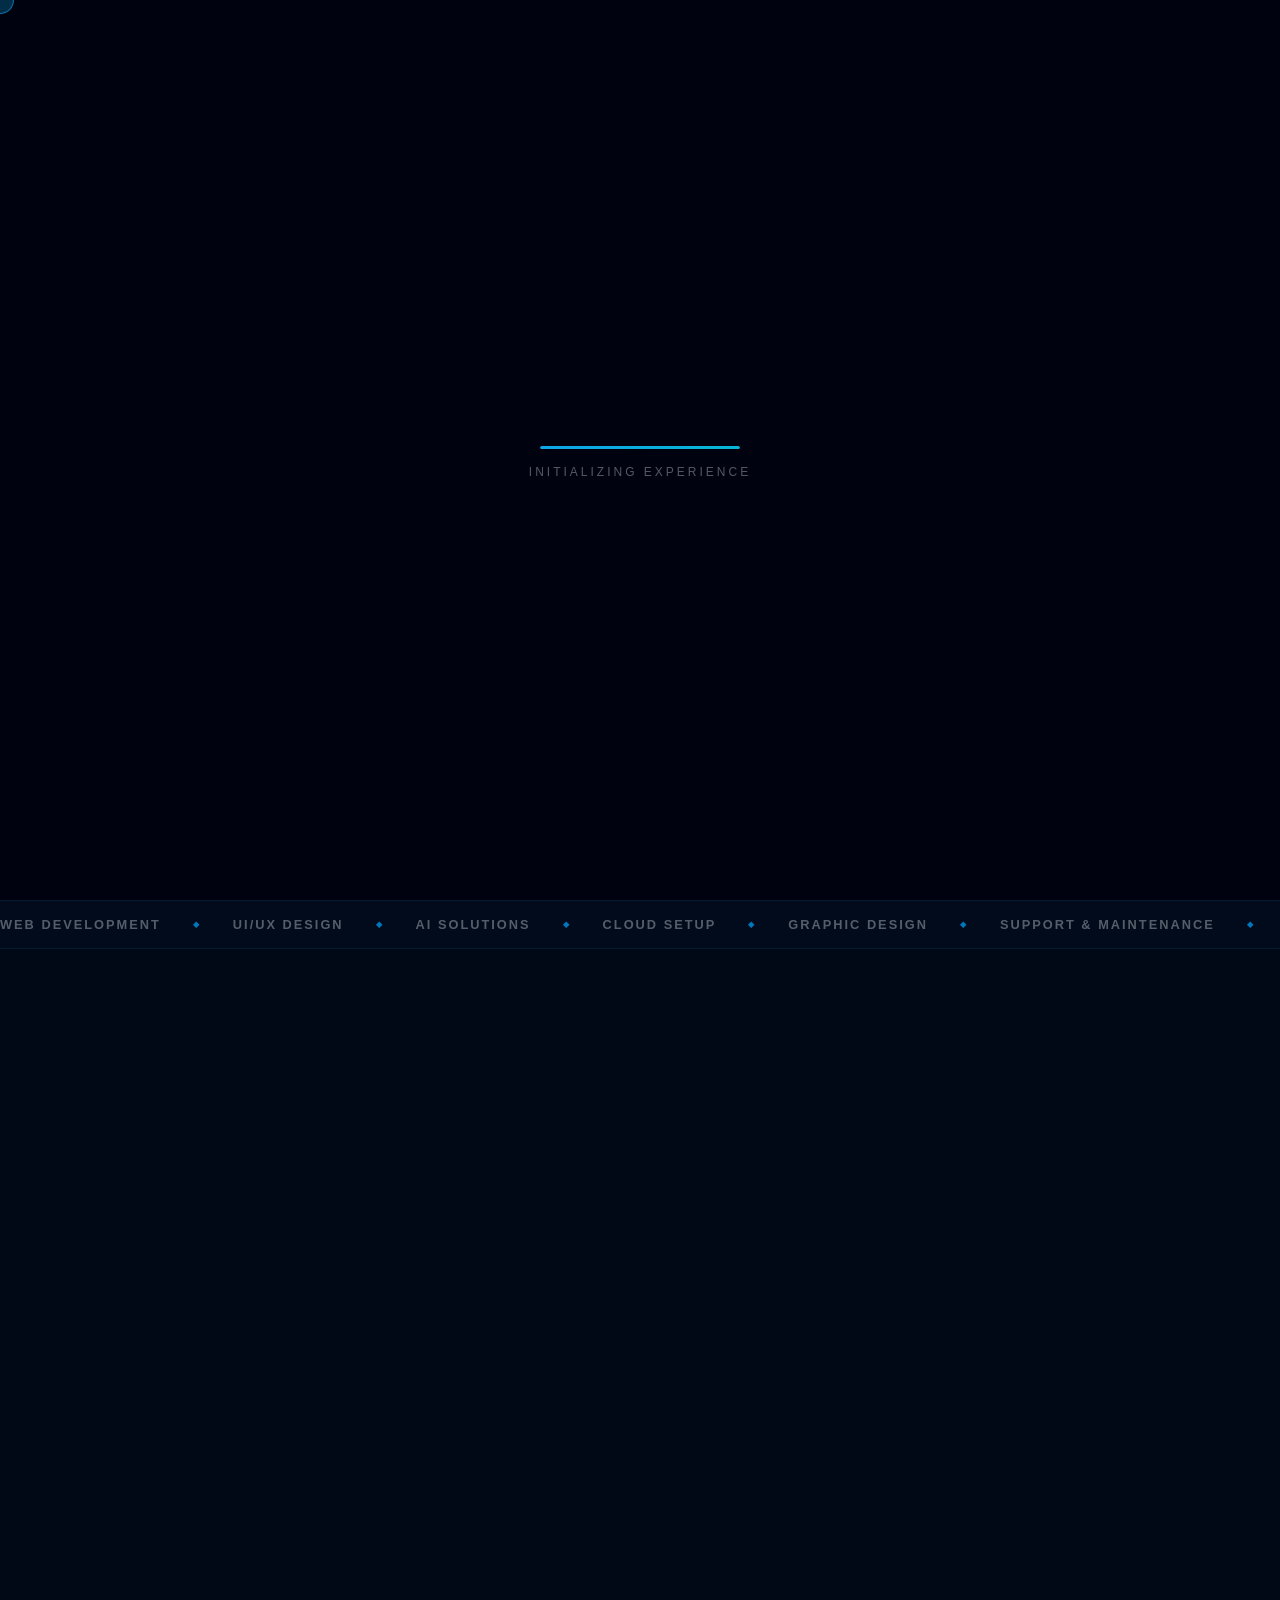
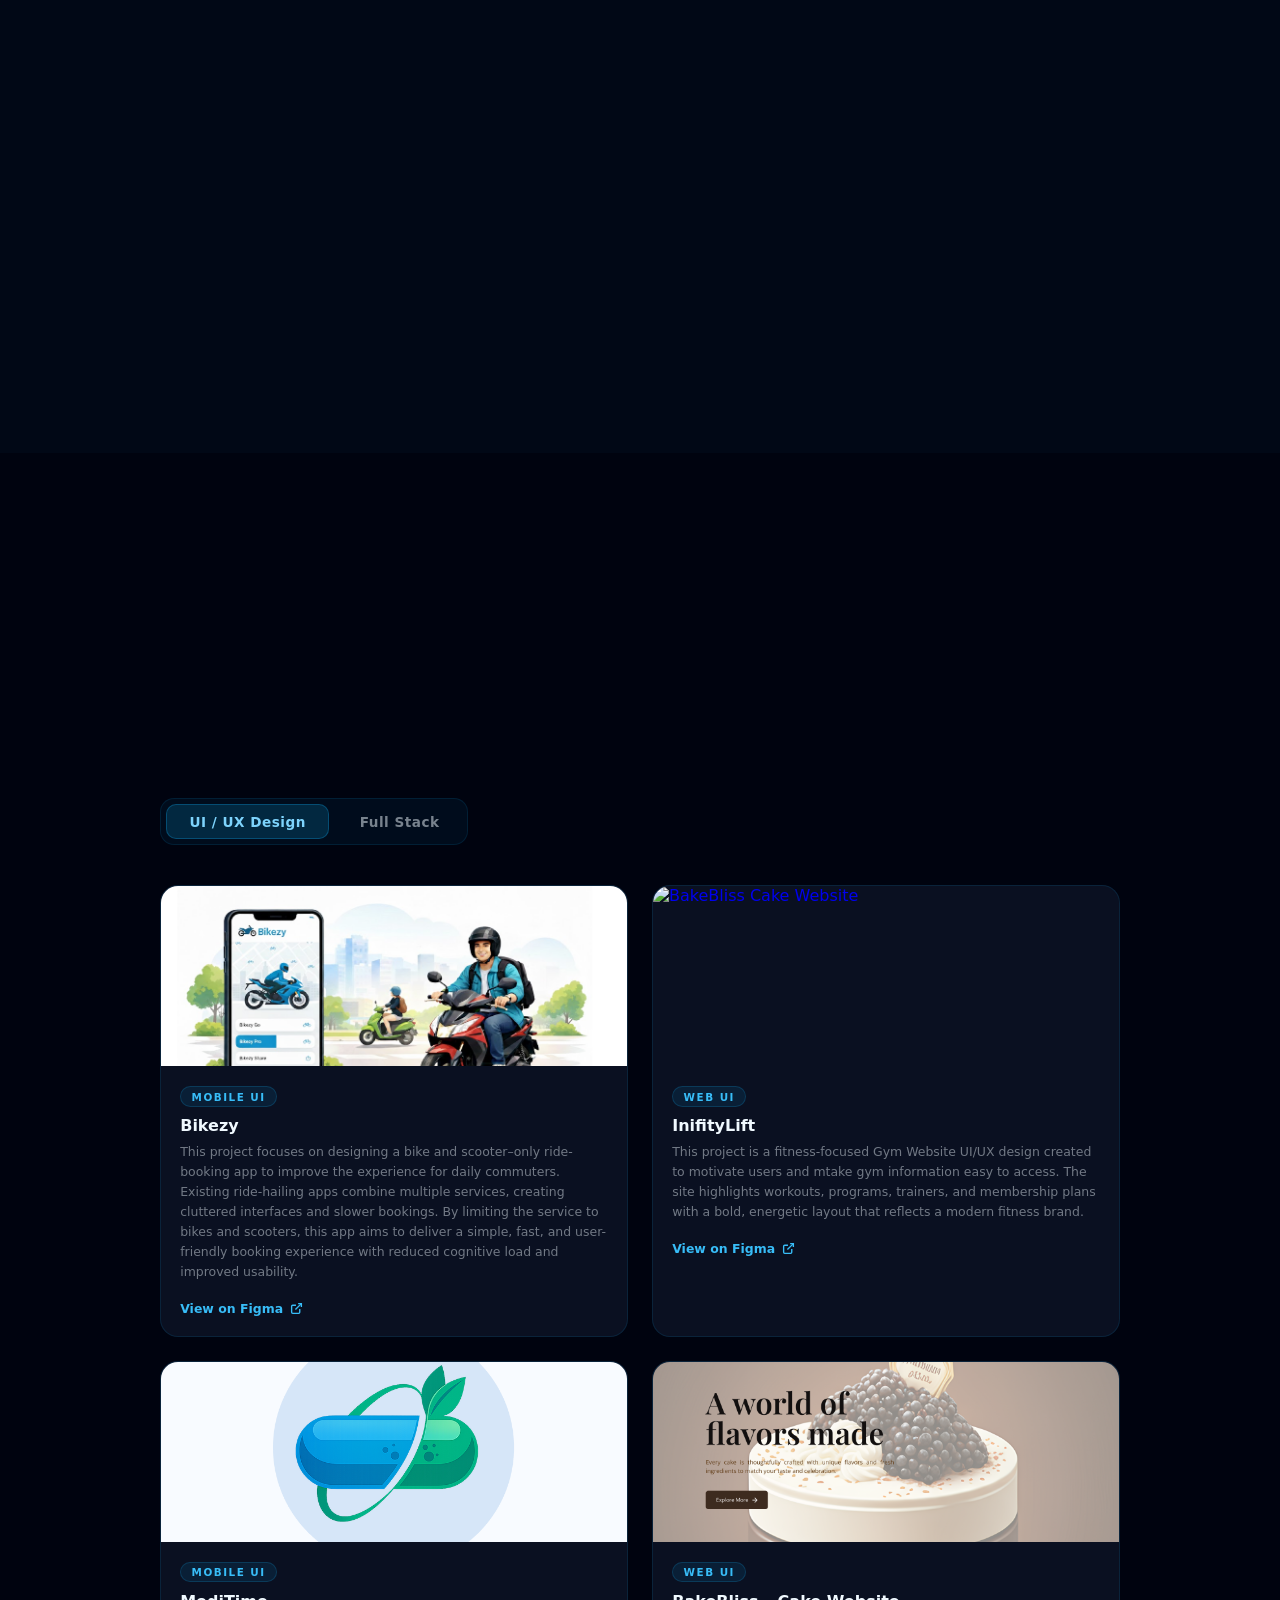
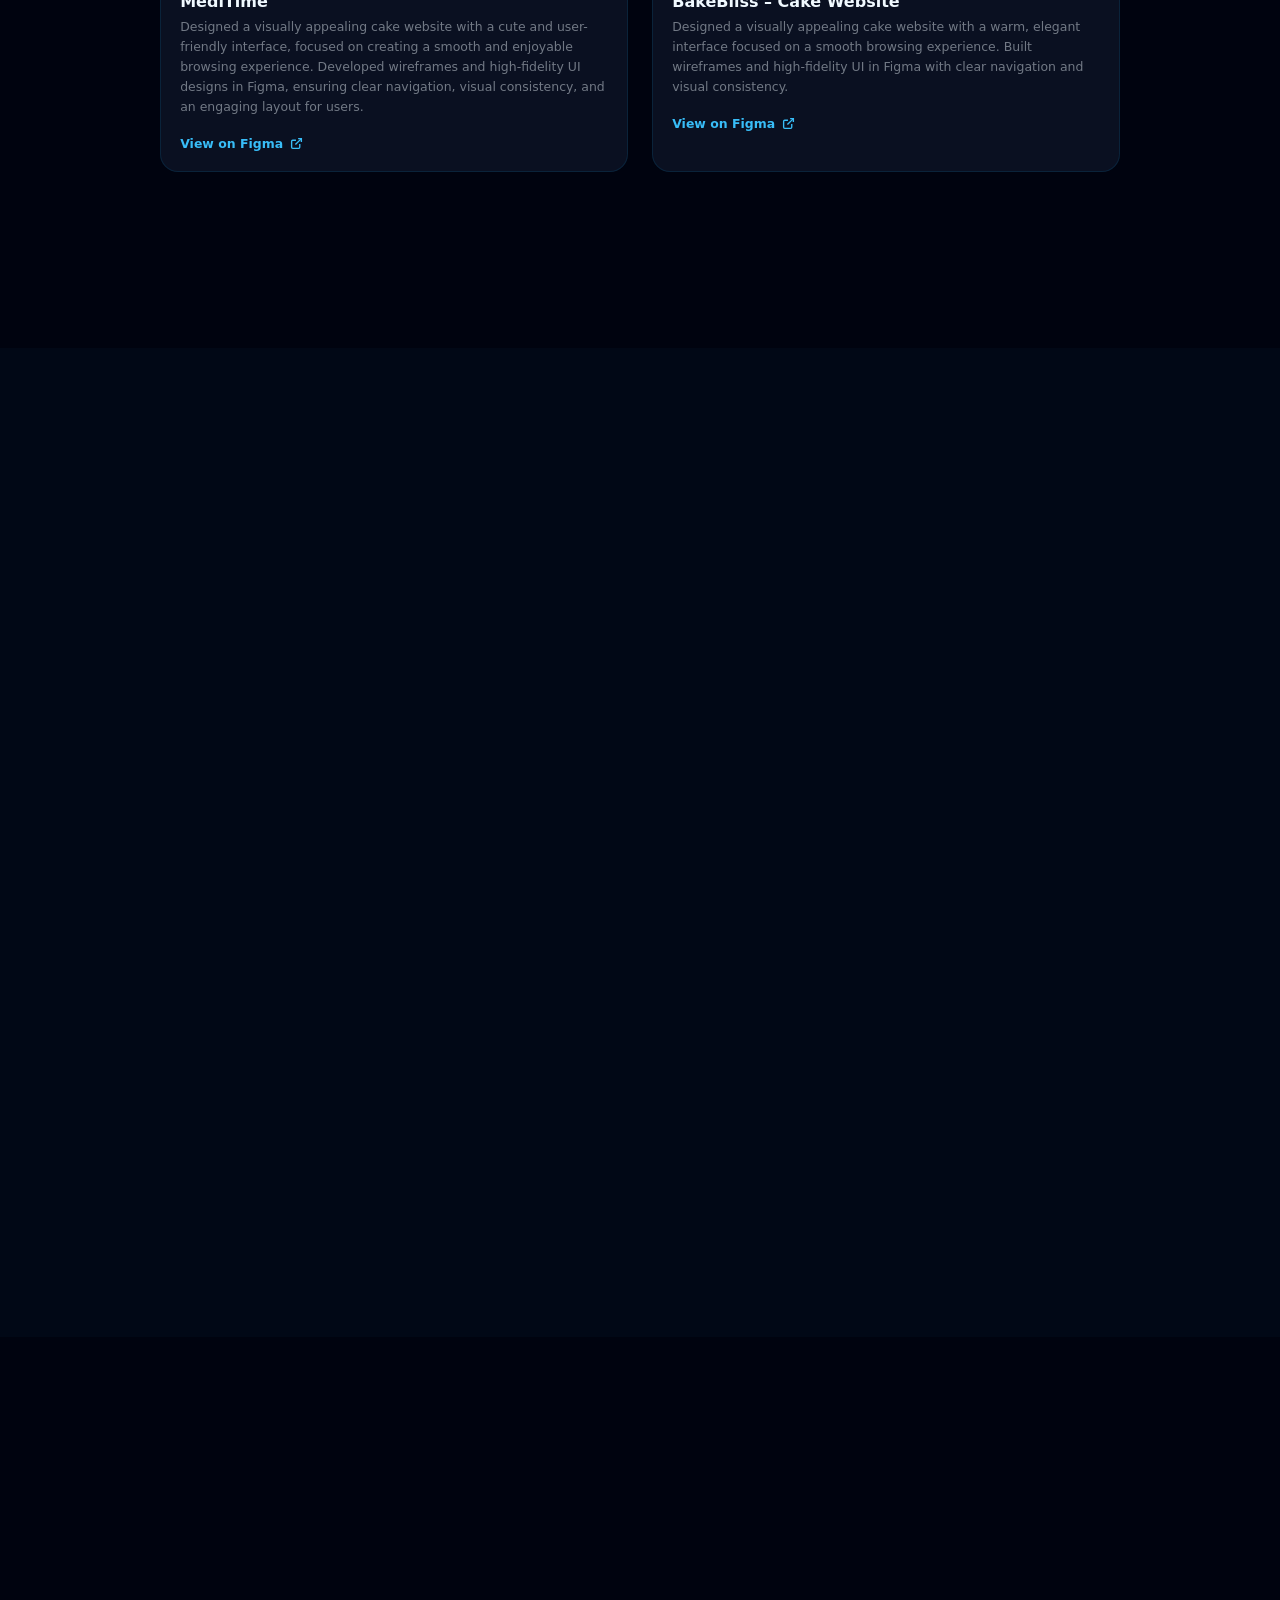
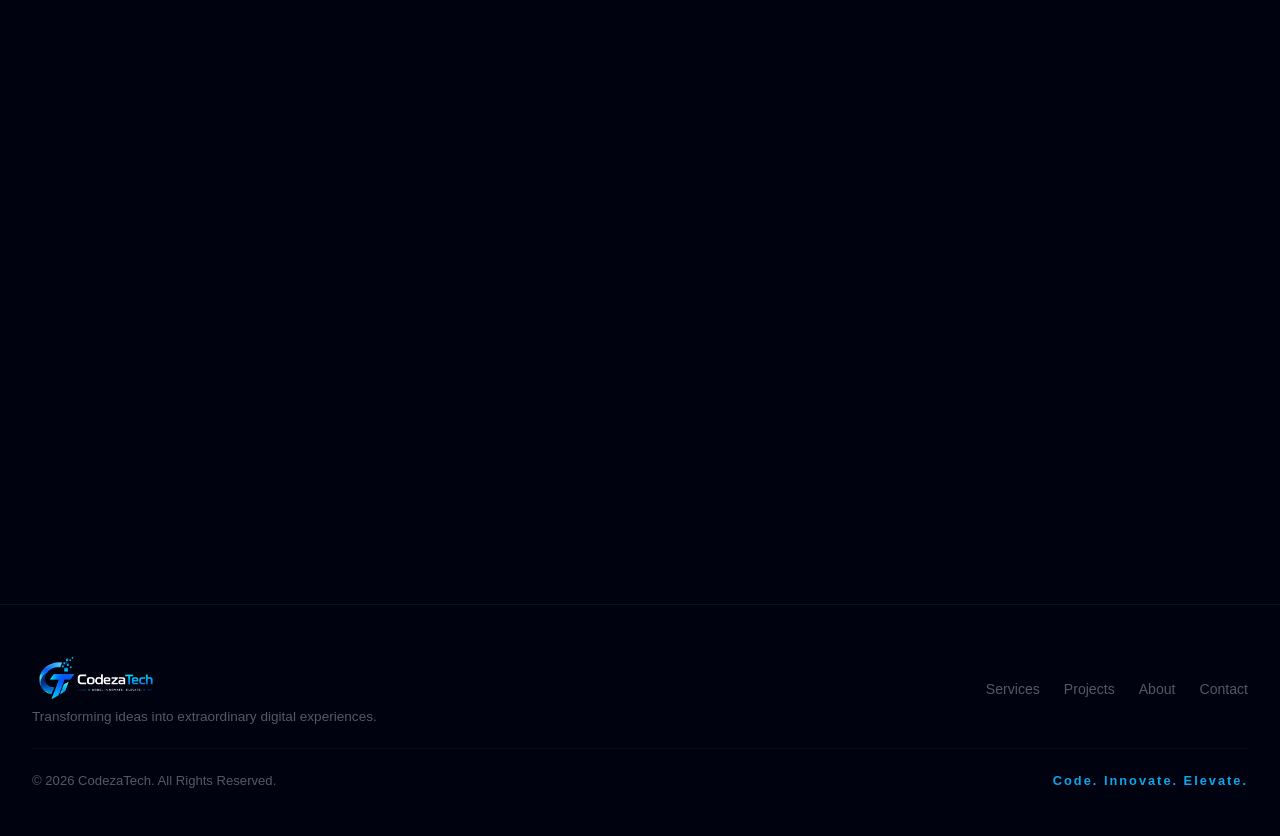
==== commit e64623b2: "Update index.html" ====
--- a/index.html
+++ b/index.html
@@ -561,6 +561,6 @@
     </div>
 </footer>
 
-<script src="Script.js"></script>
+<script src="script.js"></script>
 </body>
 </html>
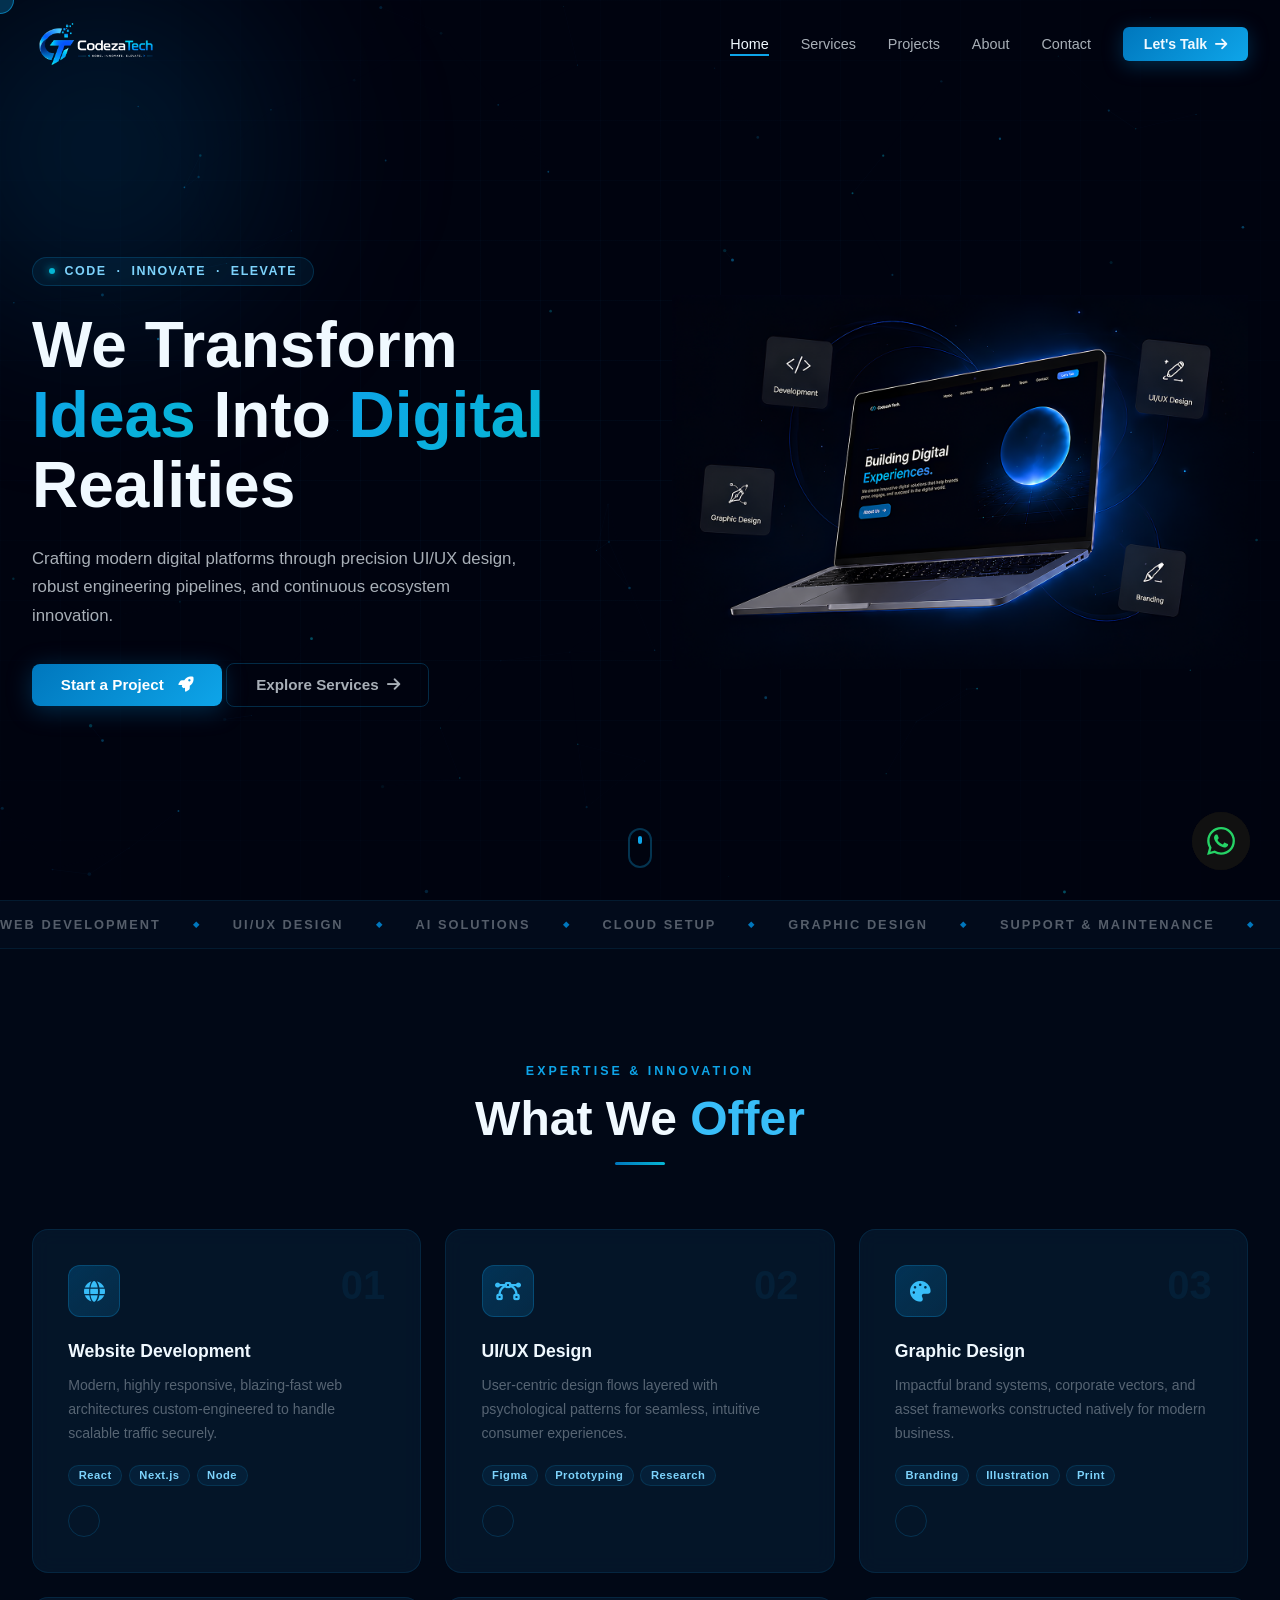
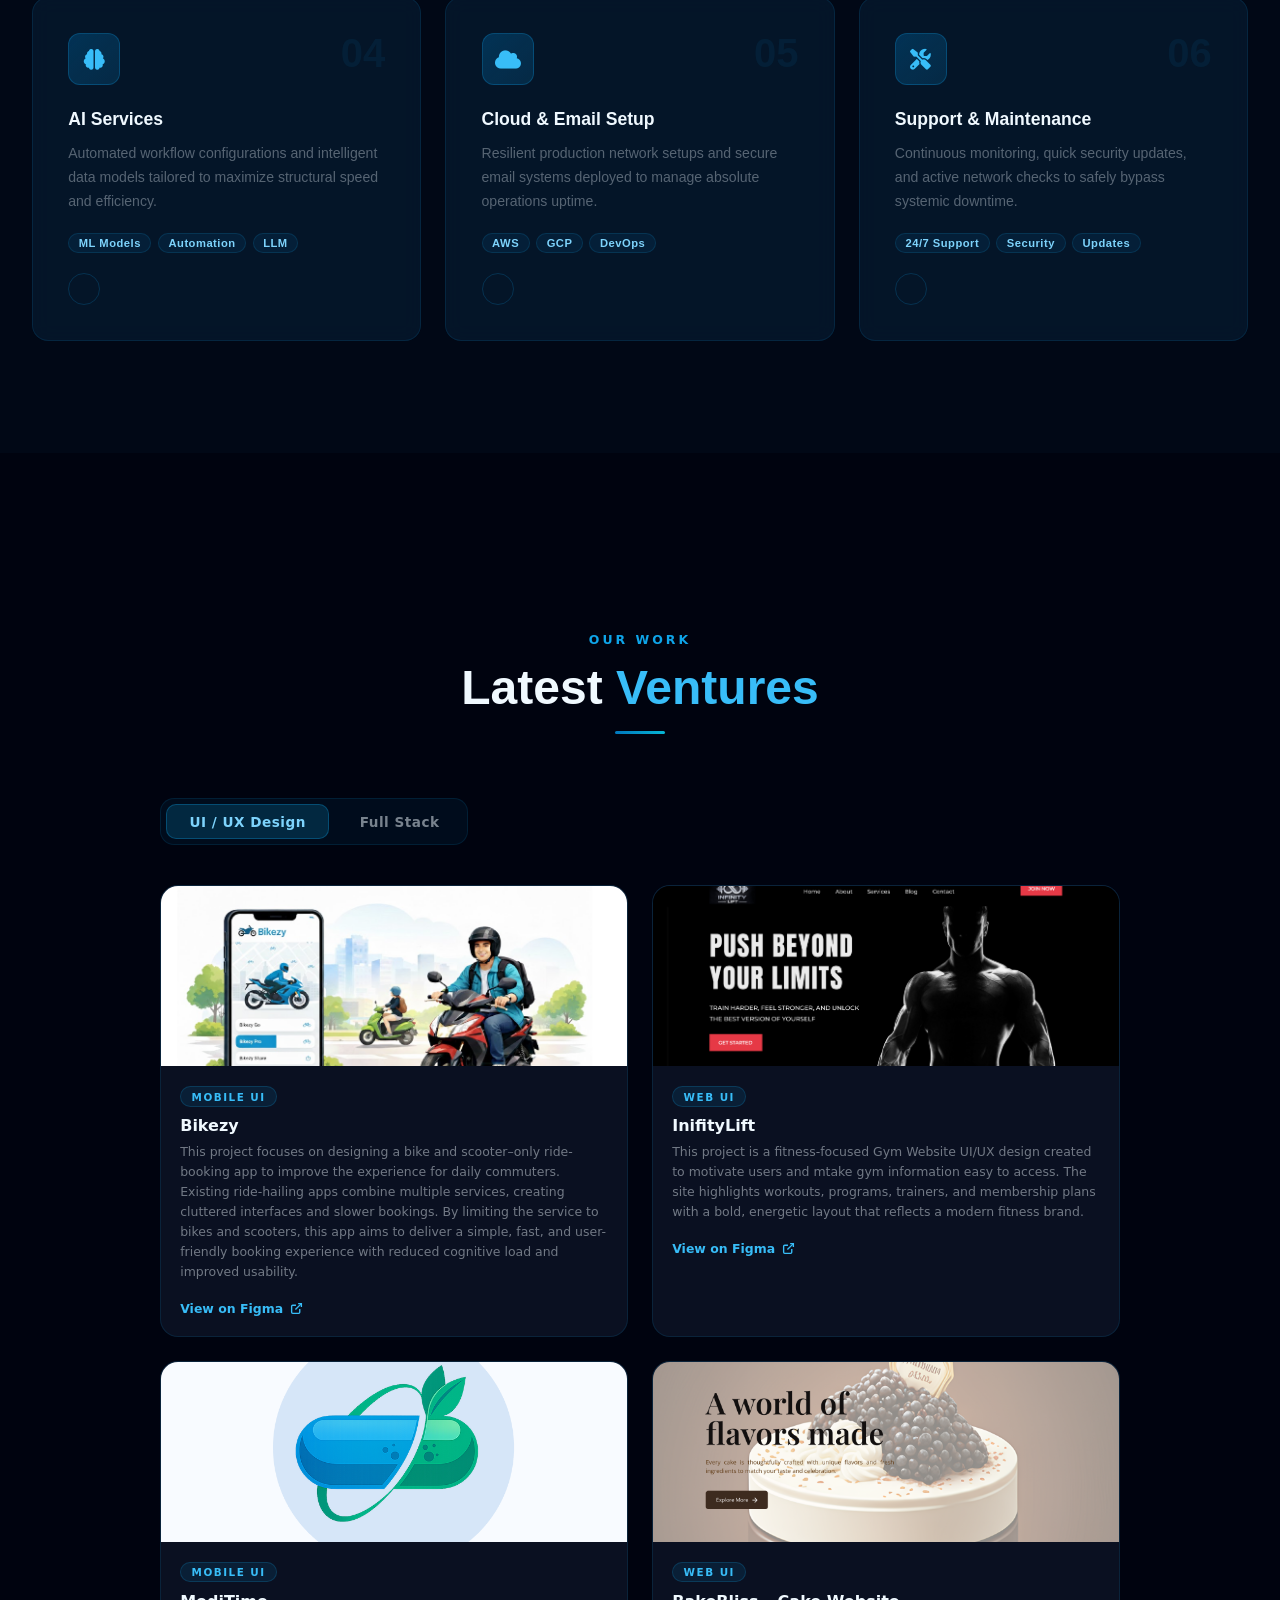
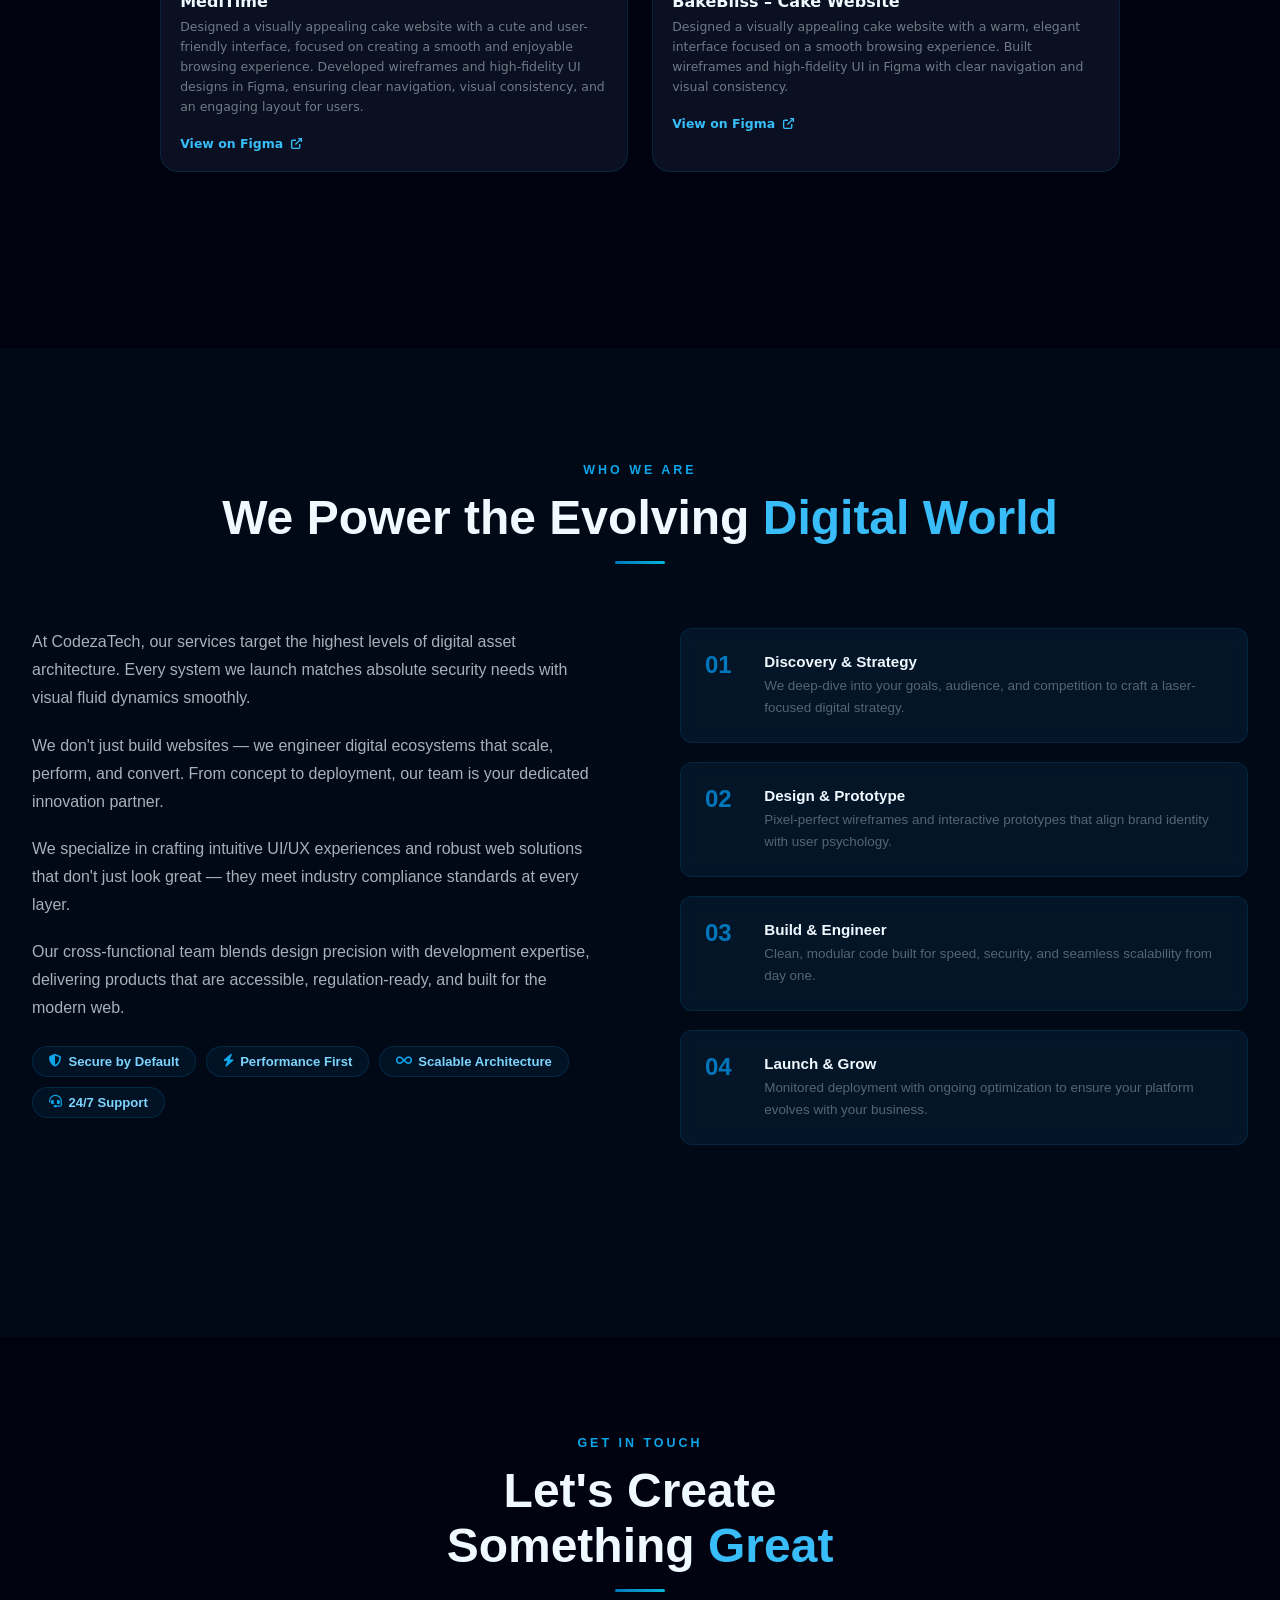
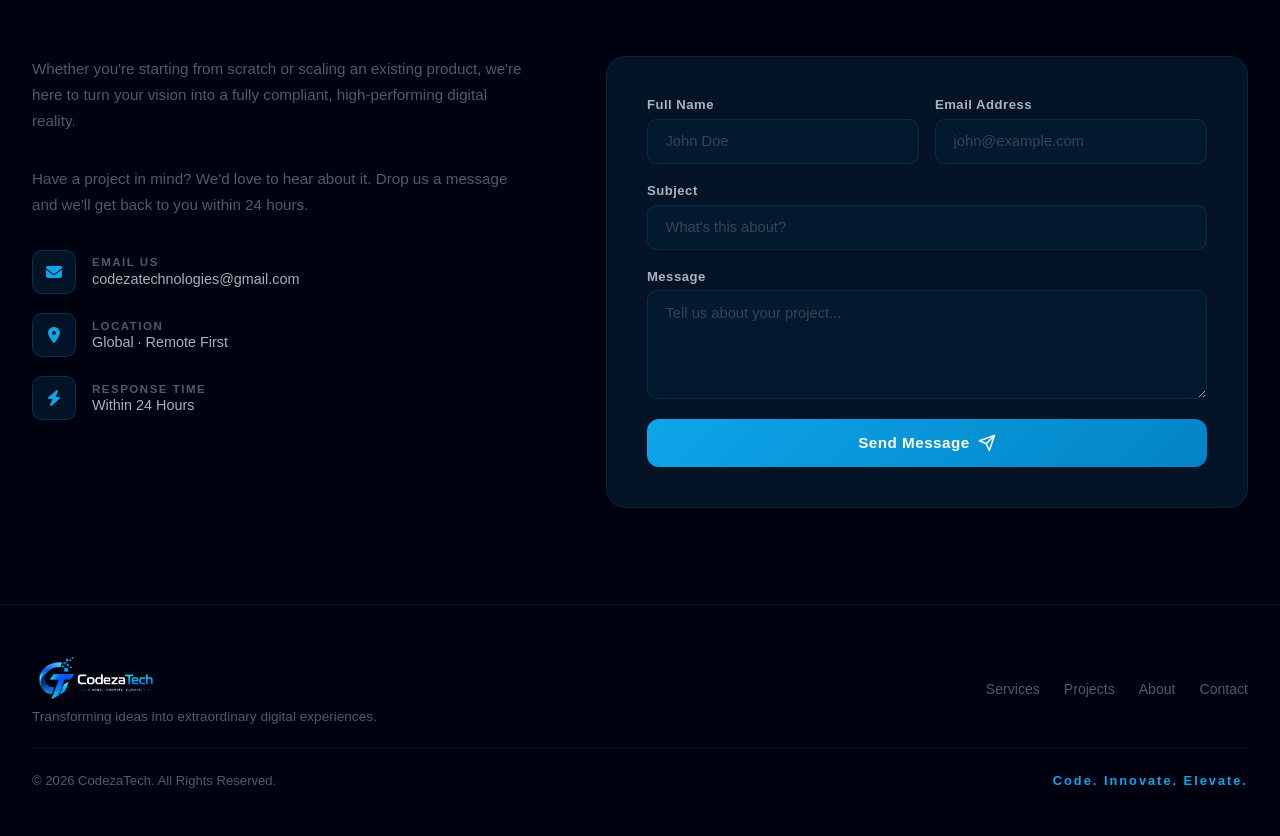
==== commit ae99967a: "Update index.html" ====
--- a/index.html
+++ b/index.html
@@ -66,7 +66,7 @@
 <div class="cursor-glow" id="cursorGlow"></div>
 
 <!-- Loader -->
-<div class="loader-screen" id="loaderScreen">
+<!-- <div class="loader-screen" id="loaderScreen">
     <div class="loader-inner">
         <div class="loader-logo">
          <img src="abcd.png" alt="CodezaTech" onerror="this.style.display='none'">
@@ -74,7 +74,7 @@
         <div class="loader-bar"><div class="loader-fill"></div></div>
         <p class="loader-text">Initializing Experience</p>
     </div>
-</div>
+</div> -->
 
 <!-- Navbar -->
 <nav class="navbar" id="navbar">
@@ -468,7 +468,7 @@
             <div class="ci-icon"><i class="fas fa-envelope"></i></div>
             <div>
               <p class="ci-label">Email Us</p>
-              <p class="ci-val">support@codezatech.com</p>
+              <p class="ci-val">codezatechnologies@gmail.com</p>
             </div>
           </div>
           <div class="ci-item">
@@ -535,7 +535,13 @@
     </div>
   </div>
 </section>
-
+<!-- WhatsApp Floating Button -->
+<a href="https://wa.me/919497609715" target="_blank" class="whatsapp-float" aria-label="Chat on WhatsApp">
+  <svg viewBox="0 0 24 24" xmlns="http://www.w3.org/2000/svg">
+    <path d="M17.472 14.382c-.297-.149-1.758-.867-2.03-.967-.273-.099-.471-.148-.67.15-.197.297-.767.966-.94 1.164-.173.199-.347.223-.644.075-.297-.15-1.255-.463-2.39-1.475-.883-.788-1.48-1.761-1.653-2.059-.173-.297-.018-.458.13-.606.134-.133.298-.347.446-.52.149-.174.198-.298.298-.497.099-.198.05-.371-.025-.52-.075-.149-.669-1.612-.916-2.207-.242-.579-.487-.5-.669-.51-.173-.008-.371-.01-.57-.01-.198 0-.52.074-.792.372-.272.297-1.04 1.016-1.04 2.479 0 1.462 1.065 2.875 1.213 3.074.149.198 2.096 3.2 5.077 4.487.709.306 1.262.489 1.694.625.712.227 1.36.195 1.871.118.571-.085 1.758-.719 2.006-1.413.248-.694.248-1.289.173-1.413-.074-.124-.272-.198-.57-.347m-5.421 7.403h-.004a9.87 9.87 0 01-5.031-1.378l-.361-.214-3.741.982.998-3.648-.235-.374a9.86 9.86 0 01-1.51-5.26c.001-5.45 4.436-9.884 9.888-9.884 2.64 0 5.122 1.03 6.988 2.898a9.825 9.825 0 012.893 6.994c-.003 5.45-4.437 9.884-9.885 9.884m8.413-18.297A11.815 11.815 0 0012.05 0C5.495 0 .16 5.335.157 11.892c0 2.096.547 4.142 1.588 5.945L.057 24l6.305-1.654a11.882 11.882 0 005.683 1.448h.005c6.554 0 11.89-5.335 11.893-11.893a11.821 11.821 0 00-3.48-8.413z"/>
+  </svg>
+  <span class="whatsapp-tooltip">Chat with us!</span>
+</a>
 <!-- Footer -->
 <footer class="footer">
     <div class="container">
@@ -560,7 +566,61 @@
         </div>
     </div>
 </footer>
-
+<!-- WhatsApp Floating Button -->
+
+
+<!-- WhatsApp Floating Button -->
+<a href="https://wa.me/919497609715" target="_blank" class="whatsapp-float" aria-label="Chat on WhatsApp">
+  <svg viewBox="0 0 24 24" xmlns="http://www.w3.org/2000/svg">
+    <path d="M17.472 14.382c-.297-.149-1.758-.867-2.03-.967-.273-.099-.471-.148-.67.15-.197.297-.767.966-.94 1.164-.173.199-.347.223-.644.075-.297-.15-1.255-.463-2.39-1.475-.883-.788-1.48-1.761-1.653-2.059-.173-.297-.018-.458.13-.606.134-.133.298-.347.446-.52.149-.174.198-.298.298-.497.099-.198.05-.371-.025-.52-.075-.149-.669-1.612-.916-2.207-.242-.579-.487-.5-.669-.51-.173-.008-.371-.01-.57-.01-.198 0-.52.074-.792.372-.272.297-1.04 1.016-1.04 2.479 0 1.462 1.065 2.875 1.213 3.074.149.198 2.096 3.2 5.077 4.487.709.306 1.262.489 1.694.625.712.227 1.36.195 1.871.118.571-.085 1.758-.719 2.006-1.413.248-.694.248-1.289.173-1.413-.074-.124-.272-.198-.57-.347m-5.421 7.403h-.004a9.87 9.87 0 01-5.031-1.378l-.361-.214-3.741.982.998-3.648-.235-.374a9.86 9.86 0 01-1.51-5.26c.001-5.45 4.436-9.884 9.888-9.884 2.64 0 5.122 1.03 6.988 2.898a9.825 9.825 0 012.893 6.994c-.003 5.45-4.437 9.884-9.885 9.884m8.413-18.297A11.815 11.815 0 0012.05 0C5.495 0 .16 5.335.157 11.892c0 2.096.547 4.142 1.588 5.945L.057 24l6.305-1.654a11.882 11.882 0 005.683 1.448h.005c6.554 0 11.89-5.335 11.893-11.893a11.821 11.821 0 00-3.48-8.413z"/>
+  </svg>
+  <span class="whatsapp-tooltip">Chat with us!</span>
+</a>
+<script>
+document.addEventListener('DOMContentLoaded', () => {
+    const navToggle = document.getElementById('navToggle');
+    const navLinks = document.getElementById('navLinks');
+    const navLinkItems = document.querySelectorAll('.nav-link, .btn-nav');
+
+    if (navToggle && navLinks) {
+        // Toggle menu open/close when clicking the hamburger button
+        navToggle.addEventListener('click', (e) => {
+            e.stopPropagation(); // Prevents this click from immediately triggering the window click listener
+            e.preventDefault();
+            navToggle.classList.toggle('open');
+            navLinks.classList.toggle('open');
+            
+            document.body.style.overflow = navLinks.classList.contains('open') ? 'hidden' : 'initial';
+        });
+
+        // Close menu when clicking any direct link inside it
+        navLinkItems.forEach(link => {
+            link.addEventListener('click', () => {
+                closeMenu();
+            });
+        });
+
+        // NEW: Close menu when clicking outside of the navigation menu
+        window.addEventListener('click', (e) => {
+            // Check if the menu is open AND the click happened outside both the menu container and toggle button
+            if (navLinks.classList.contains('open') && 
+                !navLinks.contains(e.target) && 
+                !navToggle.contains(e.target)) {
+                closeMenu();
+            }
+        });
+
+        // Helper function to keep code clean
+        function closeMenu() {
+            navToggle.classList.remove('open');
+            navLinks.classList.remove('open');
+            document.body.style.overflow = 'initial';
+        }
+    } else {
+        console.error("Navigation elements missing! Check your HTML IDs.");
+    }
+});
+</script>
 <script src="script.js"></script>
 </body>
 </html>
--- a/style.css
+++ b/style.css
@@ -3,6 +3,15 @@
    Theme: Deep Navy · Cerulean Blue · Cyan Glow
    Font: Roboto (Display) + DM Sans (Body)
    ============================================================ */
+html, body {
+    width: 100% !important;
+    max-width: 100% !important;
+    overflow-x: hidden !important;
+    position: relative;
+    margin: 0;
+    padding: 0;
+}
+
 
 :root {
     --blue-900: #00030f;
@@ -1492,32 +1501,10 @@
     .about-grid { grid-template-columns: 1fr; gap: 3rem; }
 }
 
-@media (max-width: 768px) {
-    .hero-content { grid-template-columns: 1fr; gap: 2rem; }
-    .hero-right { display: flex; }
-    .hero-img-scene { max-width: 380px; margin: 0 auto; }
-    .nav-toggle { display: flex; }
-    .nav-links {
-        position: fixed;
-        top: 0; right: -100%;
-        width: 280px; height: 100vh;
-        background: rgba(2,12,27,0.98);
-        flex-direction: column;
-        justify-content: center;
-        gap: 1.5rem;
-        padding: 2rem;
-        transition: right 0.4s cubic-bezier(0.16,1,0.3,1);
-        border-left: 1px solid rgba(14,165,233,0.1);
-        backdrop-filter: blur(20px);
-    }
-    .nav-links.open { right: 0; }
-    .services-grid { grid-template-columns: 1fr; }
-    .contact-wrapper { grid-template-columns: 1fr; gap: 3rem; }
-    .form-row { grid-template-columns: 1fr; }
-    .project-feature { padding: 2rem; }
-    .hero { padding: 8rem 0 4rem; }
-    .section { padding: 4rem 0; }
-}
+
+
+
+
 
 @media (max-width: 480px) {
     .hero-cta { flex-direction: column; }
@@ -1525,3 +1512,286 @@
     .container { padding: 0 1.2rem; }
     .contact-form { padding: 1.5rem; }
 }
+
+
+.form-success{
+    display: none;
+    align-items: center;
+    gap: 10px;
+    margin-top: 20px;
+    color: #00ff88;
+    font-weight: 600;
+}
+
+/* ── WhatsApp Floating Button ── */
+.whatsapp-float {
+    position: fixed;
+    bottom: 30px;
+    right: 30px;
+    width: 58px;
+    height: 58px;
+    background: #25D366;
+    border-radius: 50%;
+    display: flex;
+    align-items: center;
+    justify-content: center;
+    text-decoration: none;
+    z-index: 9999;
+    animation: wa-pulse 2.2s ease-in-out infinite;
+    transition: transform 0.2s ease;
+}
+
+.whatsapp-float svg {
+    width: 30px;
+    height: 30px;
+    fill: #fff;
+}
+
+.whatsapp-float:hover {
+    animation: none;
+    transform: scale(1.12);
+}
+
+.whatsapp-tooltip {
+    position: absolute;
+    right: 70px;
+    background: #25D366;
+    color: #fff;
+    font-family: 'DM Sans', sans-serif;
+    font-size: 13px;
+    font-weight: 500;
+    padding: 6px 12px;
+    border-radius: 6px;
+    white-space: nowrap;
+    opacity: 0;
+    pointer-events: none;
+    transform: translateX(6px);
+    transition: opacity 0.2s ease, transform 0.2s ease;
+}
+
+.whatsapp-tooltip::after {
+    content: '';
+    position: absolute;
+    right: -6px;
+    top: 50%;
+    transform: translateY(-50%);
+    border: 6px solid transparent;
+    border-right: none;
+    border-left-color: #25D366;
+}
+
+.whatsapp-float:hover .whatsapp-tooltip {
+    opacity: 1;
+    transform: translateX(0);
+}
+
+@keyframes wa-pulse {
+    0%, 100% { transform: scale(1); }
+    50%       { transform: scale(1.09); }
+}
+
+/* ── WhatsApp Floating Button – Style 3 Dark + Ring ── */
+.whatsapp-float {
+    position: fixed;
+    bottom: 30px;
+    right: 30px;
+    width: 58px;
+    height: 58px;
+    background: #111;
+    border-radius: 50%;
+    display: flex;
+    align-items: center;
+    justify-content: center;
+    text-decoration: none;
+    z-index: 9999;
+    animation: wa-ring 2s ease-out infinite;
+    transition: transform 0.2s ease;
+}
+
+.whatsapp-float svg {
+    width: 28px;
+    height: 28px;
+    fill: #25D366;
+}
+
+.whatsapp-float:hover {
+    animation: none;
+    transform: scale(1.1);
+    box-shadow: 0 0 0 3px rgba(37, 211, 102, 0.4);
+}
+
+.whatsapp-tooltip {
+    position: absolute;
+    right: 70px;
+    background: #111;
+    color: #25D366;
+    font-family: 'DM Sans', sans-serif;
+    font-size: 13px;
+    font-weight: 500;
+    padding: 6px 12px;
+    border-radius: 6px;
+    white-space: nowrap;
+    opacity: 0;
+    pointer-events: none;
+    border: 1px solid rgba(37, 211, 102, 0.3);
+    transform: translateX(6px);
+    transition: opacity 0.2s ease, transform 0.2s ease;
+}
+
+.whatsapp-tooltip::after {
+    content: '';
+    position: absolute;
+    right: -7px;
+    top: 50%;
+    transform: translateY(-50%);
+    border: 6px solid transparent;
+    border-right: none;
+    border-left-color: #111;
+}
+
+.whatsapp-float:hover .whatsapp-tooltip {
+    opacity: 1;
+    transform: translateX(0);
+}
+
+@keyframes wa-ring {
+    0%   { box-shadow: 0 0 0 0 rgba(37, 211, 102, 0.5); }
+    70%  { box-shadow: 0 0 0 14px rgba(37, 211, 102, 0); }
+    100% { box-shadow: 0 0 0 0 rgba(37, 211, 102, 0); }
+}
+
+/* ==========================================================================
+   CLEAN MOBILE MEDIA QUERIES
+   ========================================================================== */
+@media (max-width: 768px) {
+    html, body {
+        overflow-x: hidden;
+        width: 100%;
+        position: relative;
+    }
+
+    .hero-content { 
+        grid-template-columns: 1fr; 
+        gap: 2rem; 
+    }
+    
+    .hero-right {
+        display: flex;
+        justify-content: center;
+        align-items: center;
+        width: 100%;
+        min-height: 320px; 
+        margin-top: 2rem;
+    }
+    
+    .laptop {
+        position: absolute;
+        width: 100%;       
+        max-width: 290px;  
+        left: 50%;
+        top: 0;
+        transform: translateX(-50%);
+    }
+
+    .hero-img-scene { 
+        max-width: 380px; 
+        margin: 0 auto; 
+    }
+
+    .nav-toggle { 
+        display: flex; 
+    }
+.nav-links {
+        position: fixed;
+        top: 0; 
+        right: -100%;                  /* Kept hidden cleanly off-screen */
+        width: 280px; 
+        height: 100vh;
+        background: rgba(2, 12, 27, 0.98);
+        display: flex;                  /* Forces vertical layout stacking */
+        flex-direction: column;
+        justify-content: flex-start;
+        align-items: flex-start;        /* Aligns links neatly to the left edge */
+        gap: 1.5rem;
+        padding: 8rem 2rem 2rem 2rem;   /* Top padding ensures items clear the header */
+        transition: right 0.4s cubic-bezier(0.16, 1, 0.3, 1);
+        border-left: 1px solid rgba(14, 165, 233, 0.1);
+        backdrop-filter: blur(20px);
+        z-index: 99999;                 /* Places the menu wrapper safely above everything else */
+    }
+
+    .nav-links.open { 
+        right: 0; 
+    }
+
+    .services-grid { 
+        grid-template-columns: 1fr; 
+    }
+
+    .contact-wrapper { 
+        grid-template-columns: 1fr; 
+        gap: 3rem; 
+    }
+
+    .form-row { 
+        grid-template-columns: 1fr; 
+    }
+
+    .project-feature { 
+        padding: 2rem; 
+    }
+
+    .hero { 
+        padding: 8rem 0 4rem;
+        text-align: center; 
+    }
+  
+    .btn-ghost {
+        margin-top: 10px !important;
+    }
+
+    .section { 
+        padding: 4rem 0; 
+    }
+
+    .laptop-screen {
+        min-height: 150px; 
+    }
+
+    .ls-body {
+        min-height: 110px;
+    }
+
+    .ls-planet {
+        width: 45px;
+        height: 45px;      
+    }
+
+    .ms-badge {
+        display: none !important;
+    }
+
+    .whatsapp-float {
+        position: fixed !important; 
+        bottom: 20px;
+        right: 20px;
+        width: 50px;
+        height: 50px;
+        z-index: 99999; 
+    }
+}
+
+@media (max-width: 480px) {
+    .hero-cta { 
+        flex-direction: column; 
+    }
+    .hero-stats { 
+        gap: 1rem; 
+    }
+    .container { 
+        padding: 0 1.2rem; 
+    }
+    .contact-form { 
+        padding: 1.5rem; 
+    }
+}
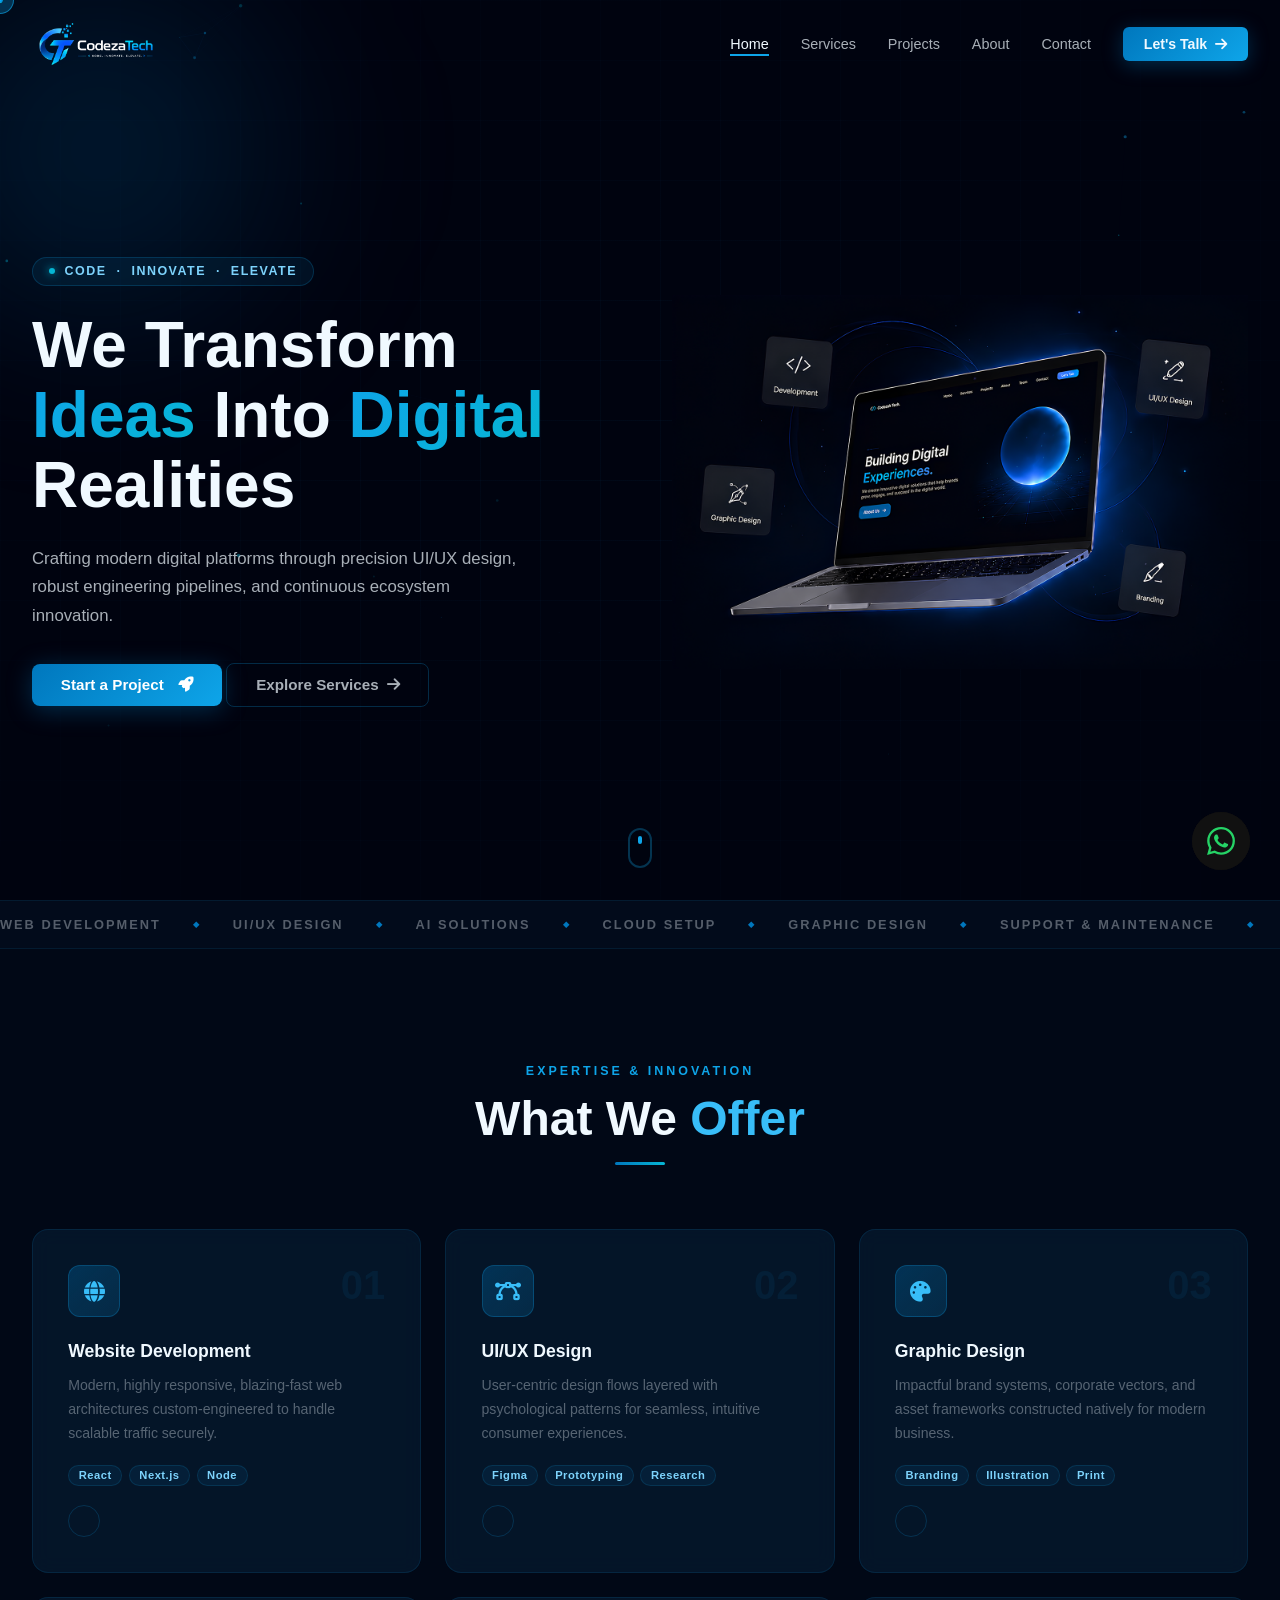
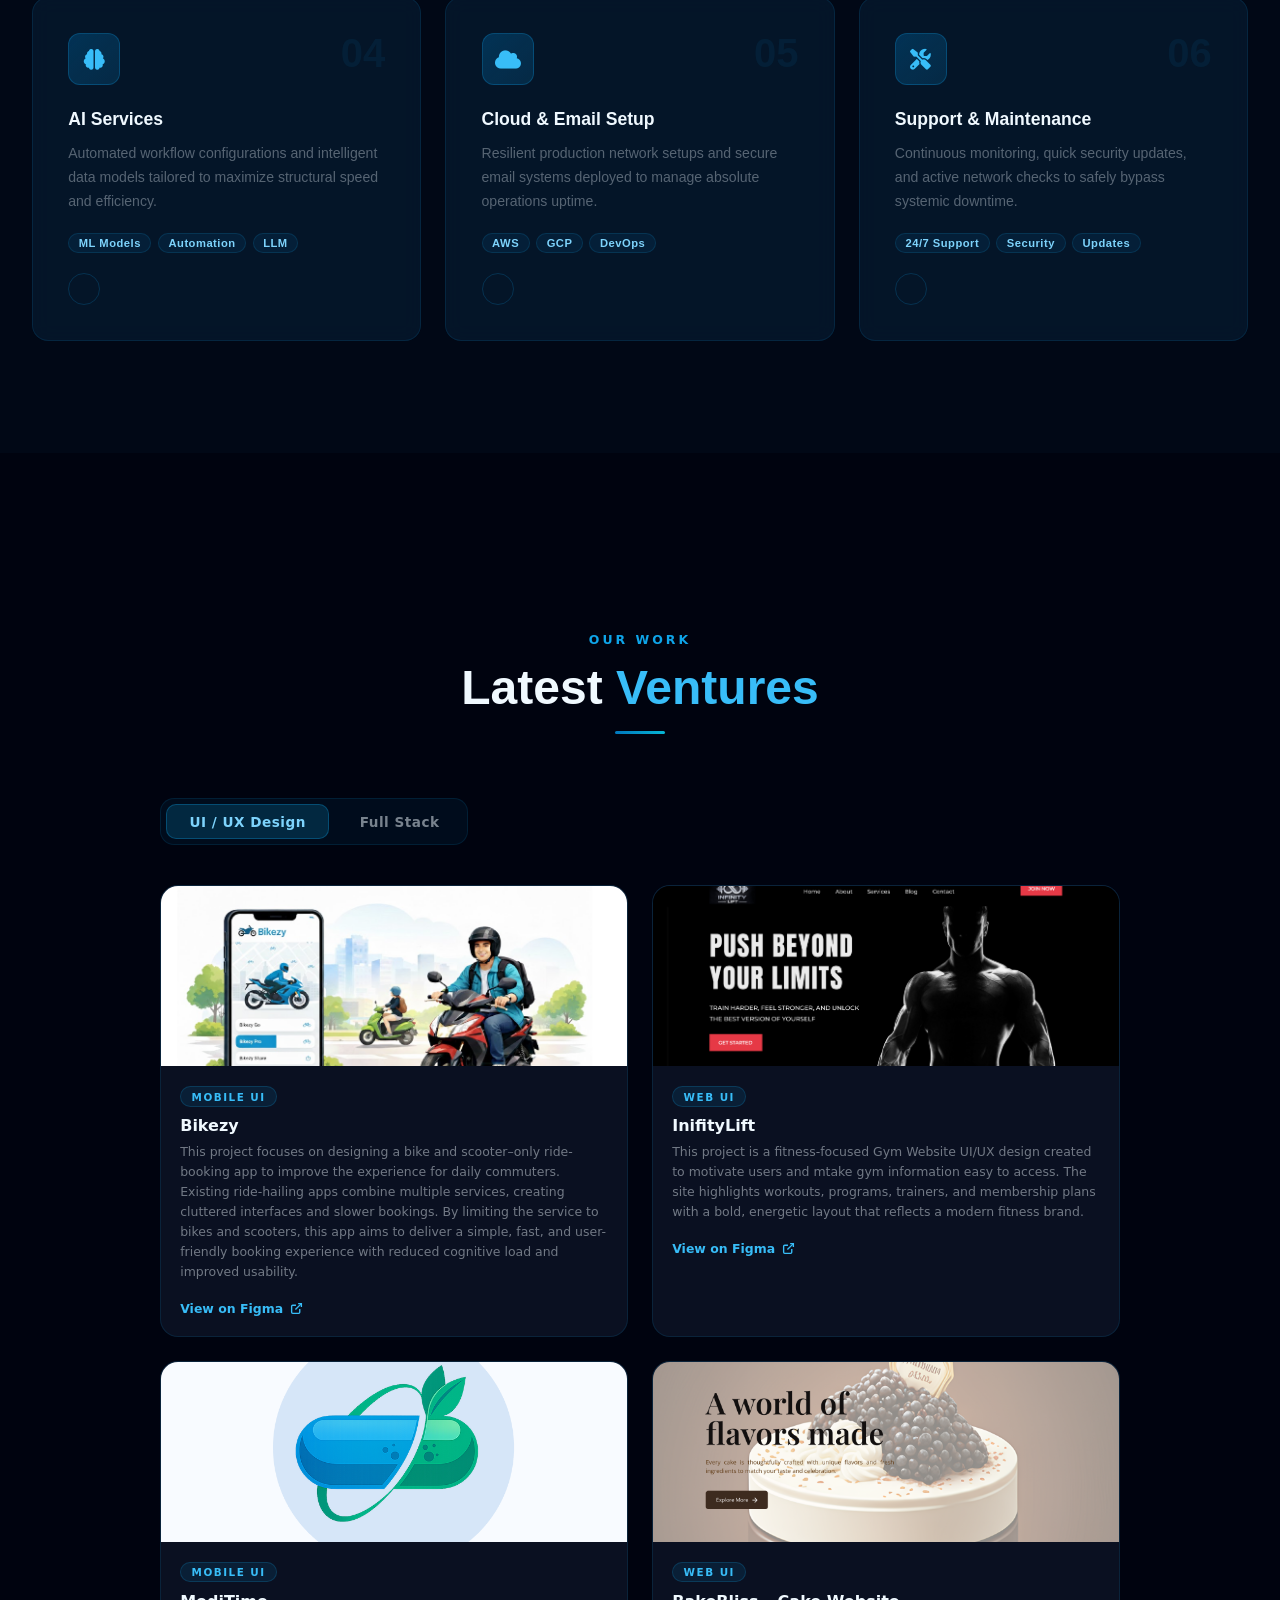
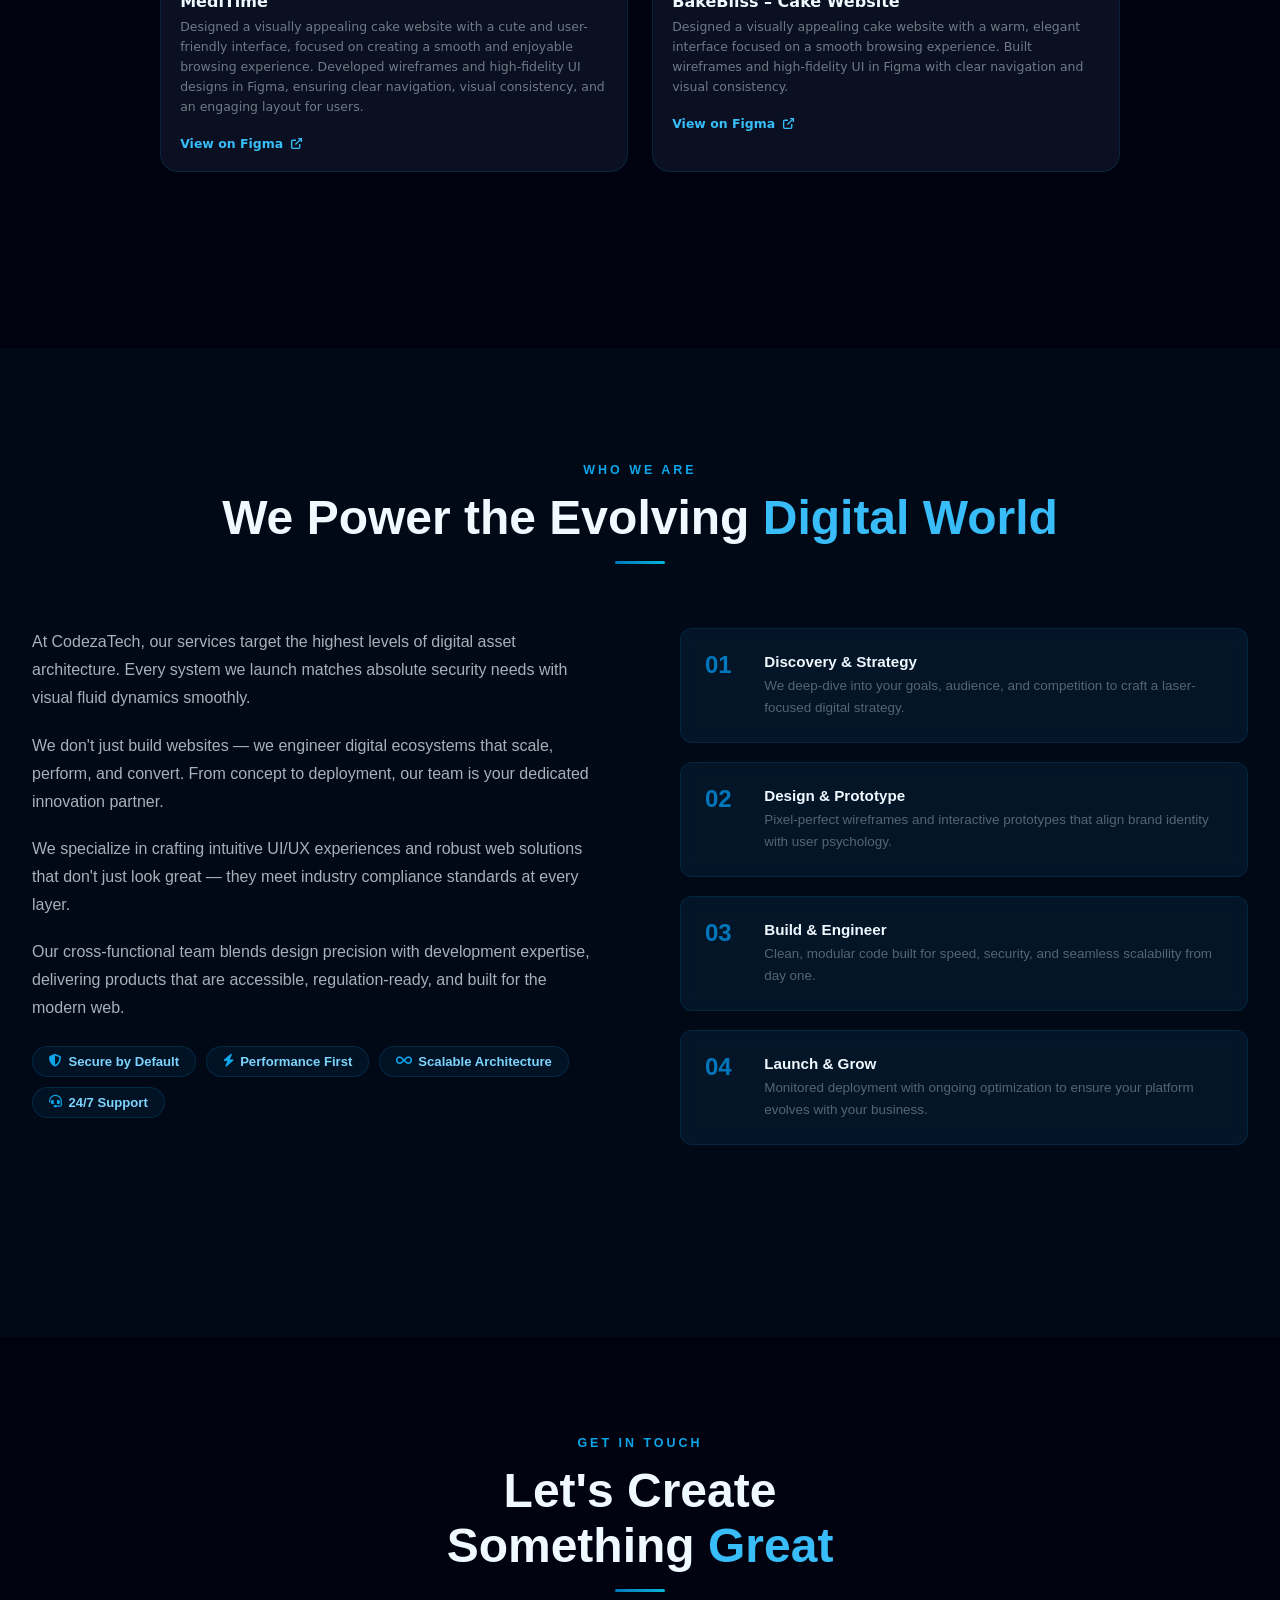
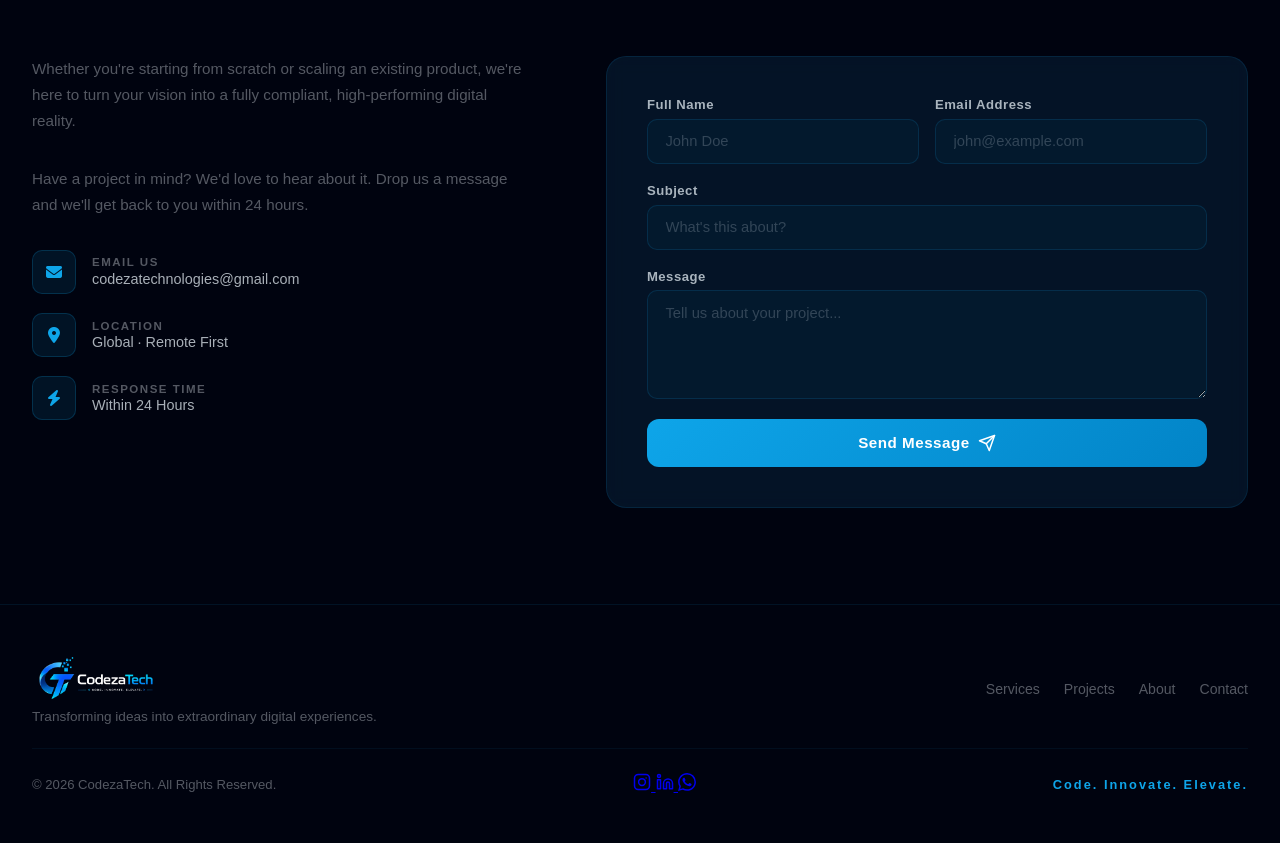
==== commit eb763c5a: "footeer updated" ====
--- a/index.html
+++ b/index.html
@@ -548,9 +548,8 @@
         <div class="footer-inner">
             <div class="footer-brand">
                 <a class="nav-brand" href="#">
-            <img src="logs.png" alt="CodezaTech" onerror="this.style.display='none'">
-          
-        </a>
+                    <img src="logs.png" alt="CodezaTech" onerror="this.style.display='none'">
+                </a>
                 <p>Transforming ideas into extraordinary digital experiences.</p>
             </div>
             <div class="footer-links">
@@ -562,6 +561,27 @@
         </div>
         <div class="footer-bottom">
             <p>&copy; 2026 CodezaTech. All Rights Reserved.</p>
+            <div class="footer-socials">
+                <a href="hhttps://www.instagram.com/codezatech?igsh=MWN0YWZjNnZ2dThheQ==" target="_blank" rel="noopener" aria-label="Instagram">
+                    <svg xmlns="http://www.w3.org/2000/svg" width="18" height="18" viewBox="0 0 24 24" fill="none" stroke="currentColor" stroke-width="2" stroke-linecap="round" stroke-linejoin="round">
+                        <rect x="2" y="2" width="20" height="20" rx="5" ry="5"/>
+                        <circle cx="12" cy="12" r="4.5"/>
+                        <circle cx="17.5" cy="6.5" r="1" fill="currentColor" stroke="none"/>
+                    </svg>
+                </a>
+                <a href="https://www.linkedin.com/company/codezatech/" target="_blank" rel="noopener" aria-label="LinkedIn">
+                    <svg xmlns="http://www.w3.org/2000/svg" width="18" height="18" viewBox="0 0 24 24" fill="none" stroke="currentColor" stroke-width="2" stroke-linecap="round" stroke-linejoin="round">
+                        <path d="M16 8a6 6 0 0 1 6 6v7h-4v-7a2 2 0 0 0-2-2 2 2 0 0 0-2 2v7h-4v-7a6 6 0 0 1 6-6z"/>
+                        <rect x="2" y="9" width="4" height="12"/>
+                        <circle cx="4" cy="4" r="2"/>
+                    </svg>
+                </a>
+                <a href="https://wa.me/919497609715" target="_blank" rel="noopener" aria-label="WhatsApp">
+                    <svg xmlns="http://www.w3.org/2000/svg" width="18" height="18" viewBox="0 0 24 24" fill="currentColor">
+                        <path d="M17.472 14.382c-.297-.149-1.758-.867-2.03-.967-.273-.099-.471-.148-.67.15-.197.297-.767.966-.94 1.164-.173.199-.347.223-.644.075-.297-.15-1.255-.463-2.39-1.475-.883-.788-1.48-1.761-1.653-2.059-.173-.297-.018-.458.13-.606.134-.133.298-.347.446-.52.149-.174.198-.298.298-.497.099-.198.05-.371-.025-.52-.075-.149-.669-1.612-.916-2.207-.242-.579-.487-.5-.669-.51-.173-.008-.371-.01-.57-.01-.198 0-.52.074-.792.372-.272.297-1.04 1.016-1.04 2.479 0 1.462 1.065 2.875 1.213 3.074.149.198 2.096 3.2 5.077 4.487.709.306 1.262.489 1.694.625.712.227 1.36.195 1.871.118.571-.085 1.758-.719 2.006-1.413.248-.694.248-1.289.173-1.413-.074-.124-.272-.198-.57-.347m-5.421 7.403h-.004a9.87 9.87 0 0 1-5.031-1.378l-.361-.214-3.741.982.998-3.648-.235-.374a9.86 9.86 0 0 1-1.51-5.26c.001-5.45 4.436-9.884 9.888-9.884 2.64 0 5.122 1.03 6.988 2.898a9.825 9.825 0 0 1 2.893 6.994c-.003 5.45-4.437 9.884-9.885 9.884m8.413-18.297A11.815 11.815 0 0 0 12.05 0C5.495 0 .16 5.335.157 11.892c0 2.096.547 4.142 1.588 5.945L.057 24l6.305-1.654a11.882 11.882 0 0 0 5.683 1.448h.005c6.554 0 11.89-5.335 11.893-11.893a11.821 11.821 0 0 0-3.48-8.413Z"/>
+                    </svg>
+                </a>
+            </div>
             <p class="footer-tagline">Code. Innovate. Elevate.</p>
         </div>
     </div>
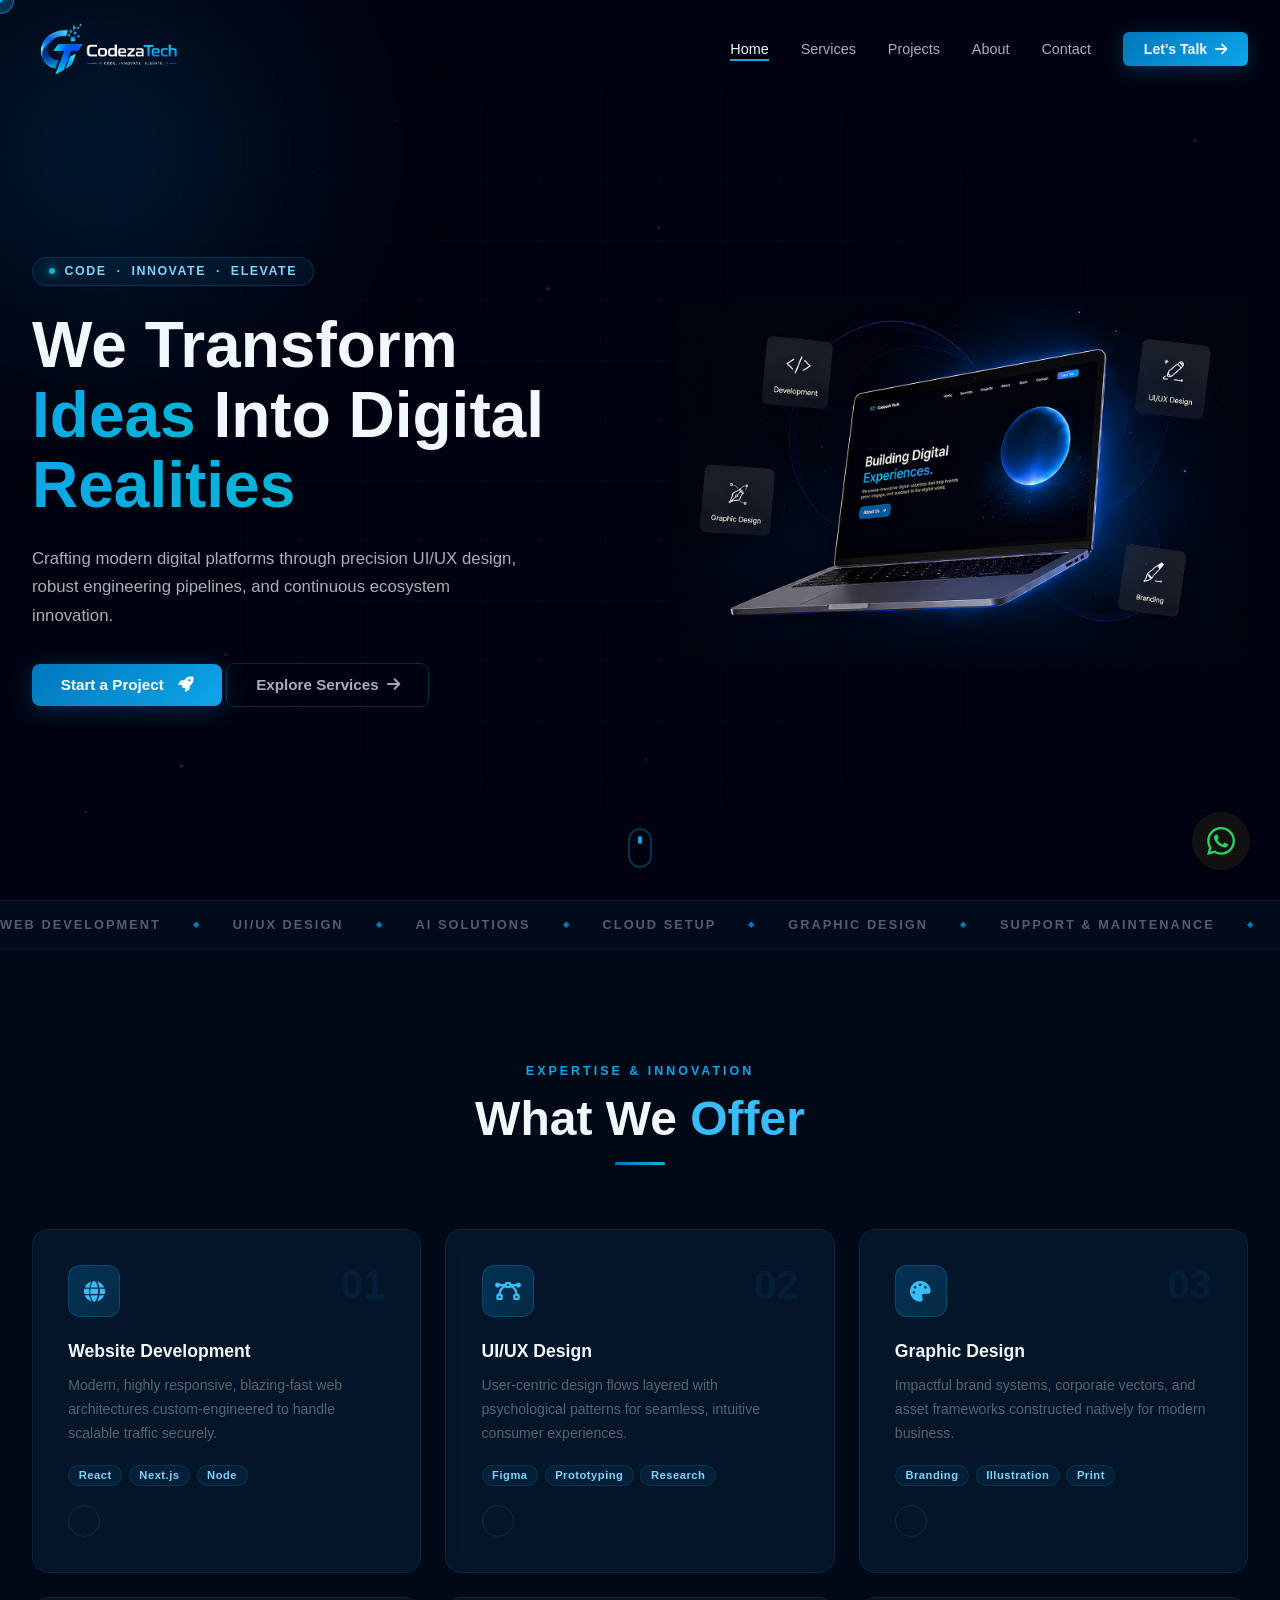
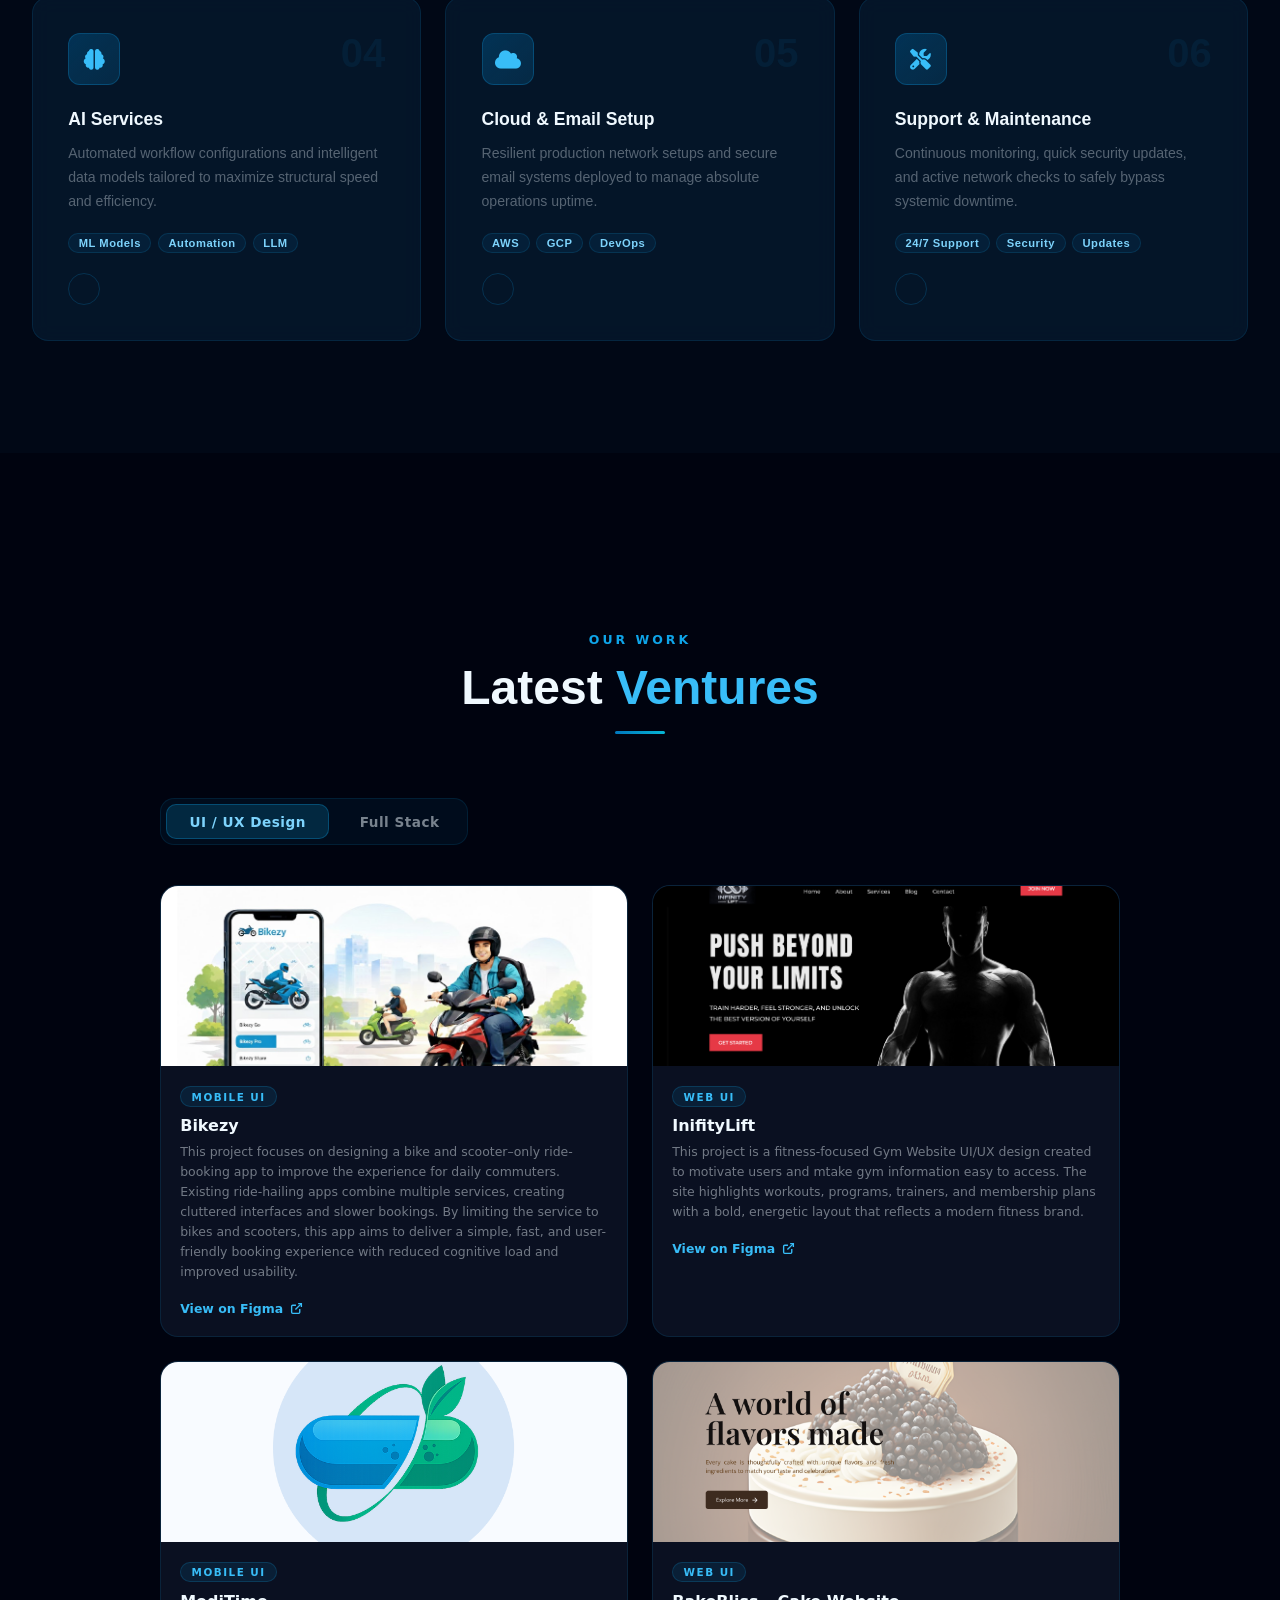
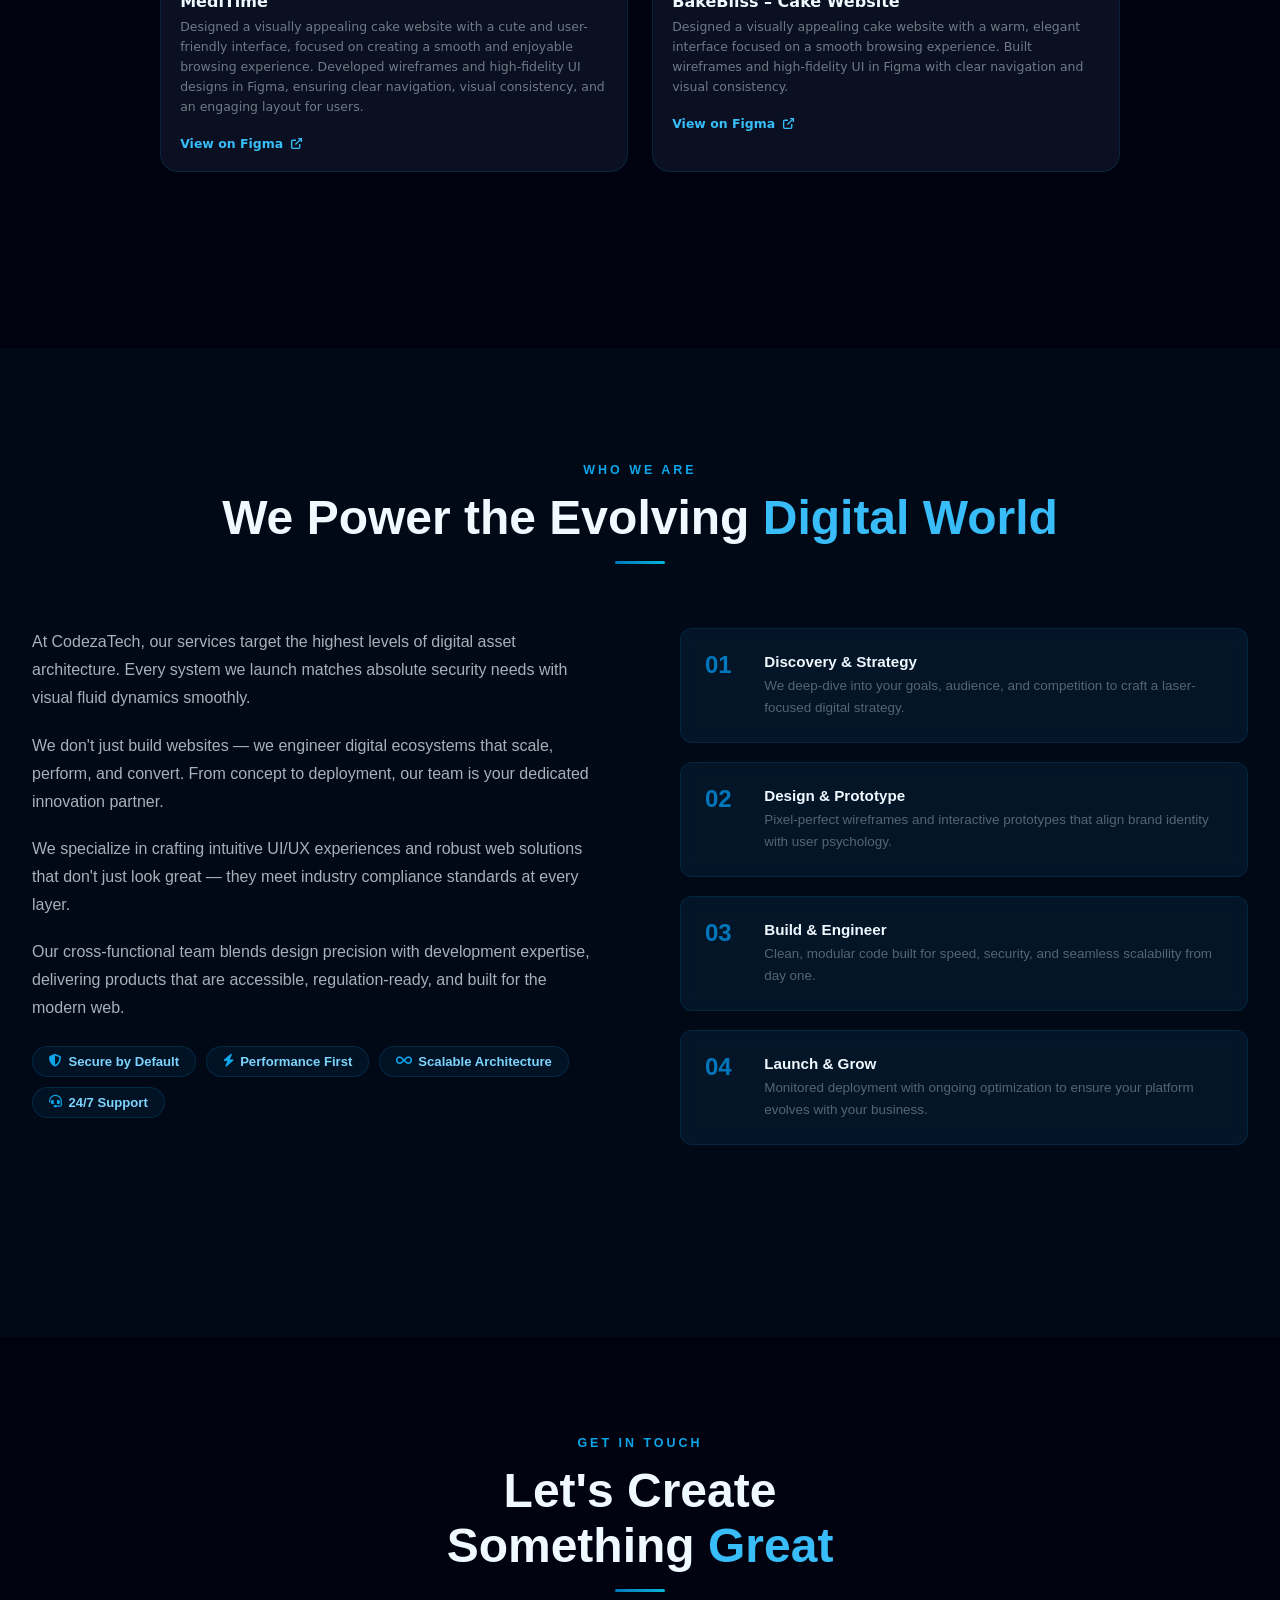
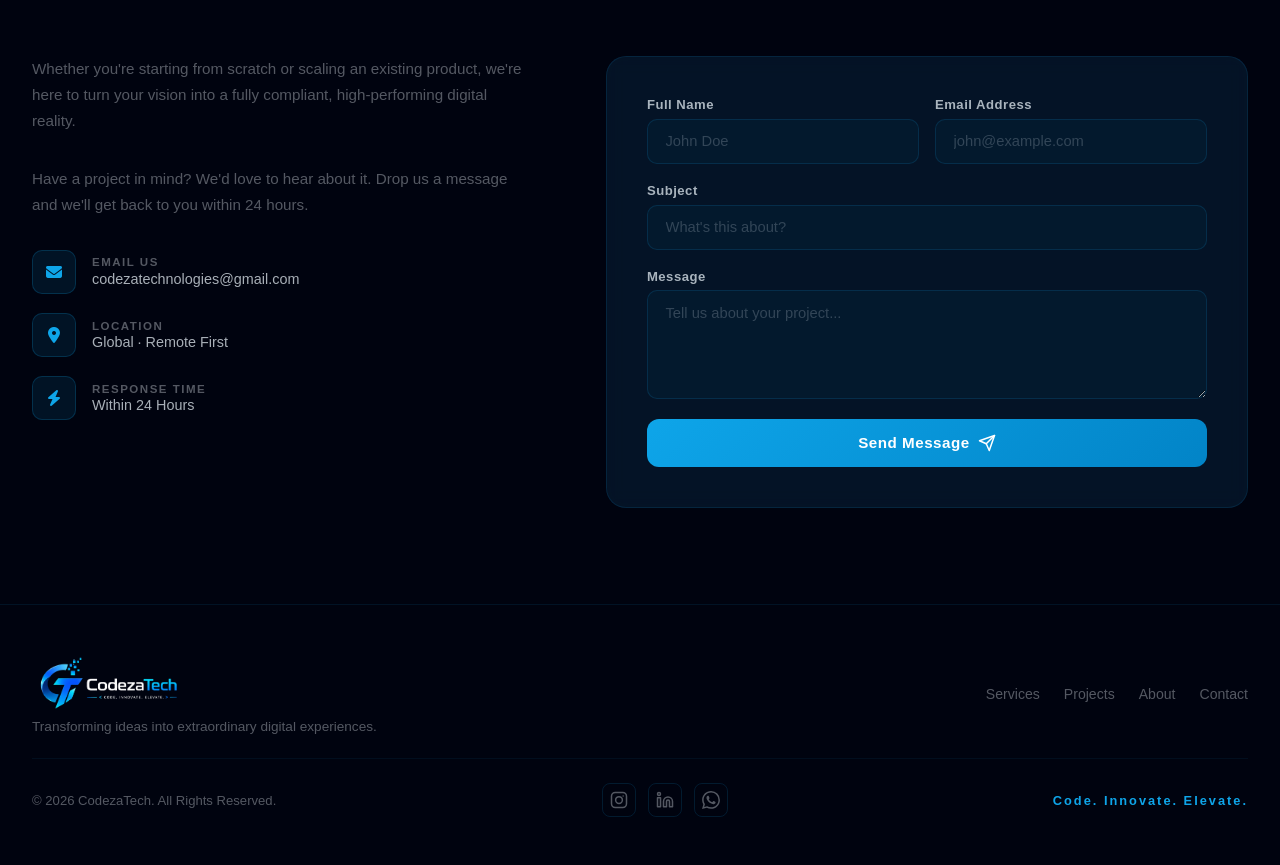
==== commit 7ae9d66f: "Update index.html" ====
--- a/index.html
+++ b/index.html
@@ -112,8 +112,8 @@
                 </div>
                 <h1 class="hero-title reveal-up" style="--delay:0.2s">
                     We Transform
-                    <span class="word-gradient">Ideas</span> Into
-                    <span class="word-gradient">Digital</span> Realities
+                    <span class="word-gradient">Ideas</span> Into Digital
+                    <span class="word-gradient">Realities</span> 
                 </h1>
                 <p class="hero-desc reveal-up" style="--delay:0.35s">Crafting modern digital platforms through precision UI/UX design, robust engineering pipelines, and continuous ecosystem innovation.</p>
                 <div class="hero-cta reveal-up" style="--delay:0.5s">
--- a/style.css
+++ b/style.css
@@ -167,7 +167,7 @@
     text-decoration: none;
 }
 
-.nav-brand img { max-height: 50px; object-fit: contain; }
+.nav-brand img { max-height: 60px; object-fit: contain; }
 
 .brand-text {
     font-family: 'Roboto', sans-serif;
@@ -1434,6 +1434,7 @@
 }
 
 /* ─── FOOTER ─────────────────────────────────────────────── */
+/* ─── FOOTER ─────────────────────────────────────────────── */
 .footer {
     border-top: 1px solid rgba(14,165,233,0.1);
     padding: 3rem 0;
@@ -1460,6 +1461,7 @@
     display: flex;
     gap: 1.5rem;
     flex-wrap: wrap;
+    align-items: center;
 }
 
 .footer-links a {
@@ -1493,6 +1495,31 @@
     letter-spacing: 2px;
     font-size: 0.8rem !important;
 }
+
+.footer-socials {
+    display: flex;
+    gap: 0.75rem;
+    align-items: center;
+}
+
+.footer-socials a {
+    color: var(--white-muted);
+    display: flex;
+    align-items: center;
+    justify-content: center;
+    width: 34px;
+    height: 34px;
+    border-radius: 8px;
+    border: 1px solid rgba(14,165,233,0.15);
+    transition: color 0.3s ease, border-color 0.3s ease, background 0.3s ease;
+}
+
+.footer-socials a:hover {
+    color: var(--blue-200);
+    border-color: var(--blue-200);
+    background: rgba(14,165,233,0.08);
+}
+
 
 /* ─── RESPONSIVE ─────────────────────────────────────────── */
 @media (max-width: 1024px) {
@@ -1794,4 +1821,4 @@
     .contact-form { 
         padding: 1.5rem; 
     }
-}+}
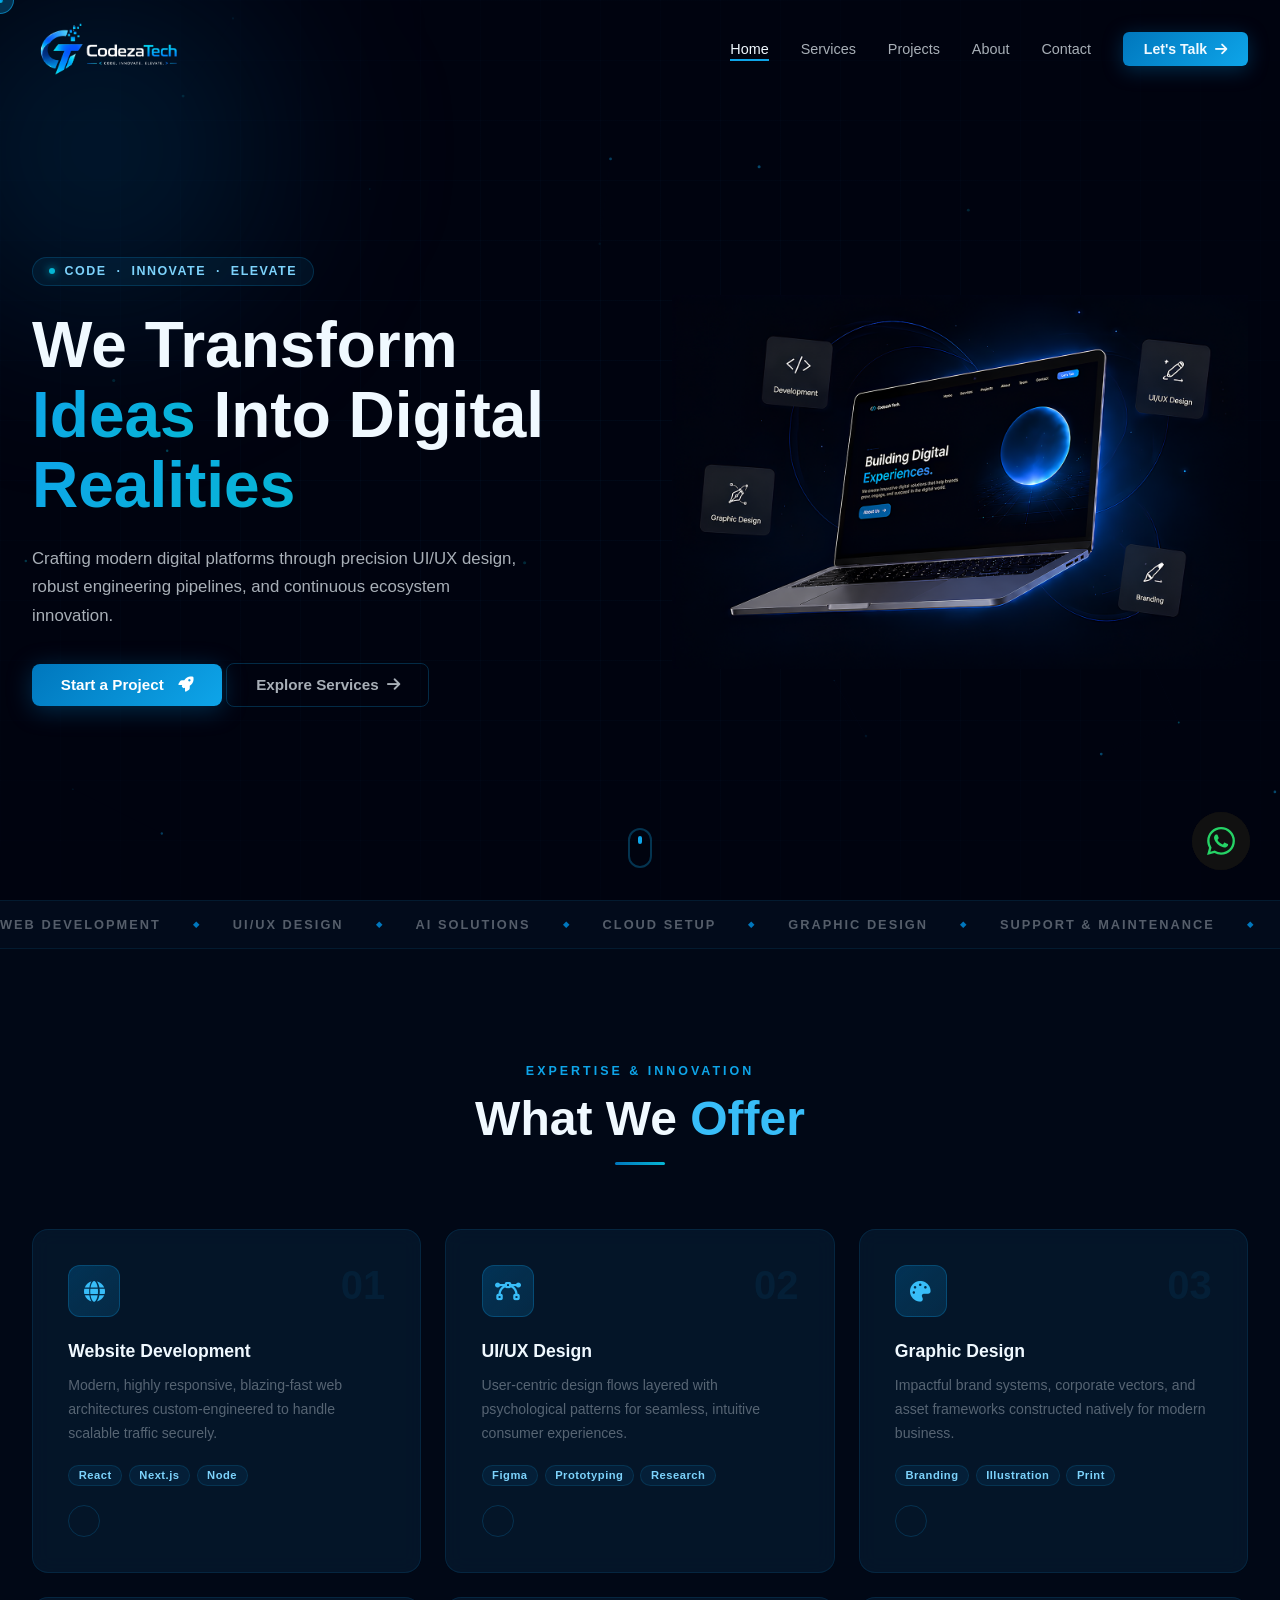
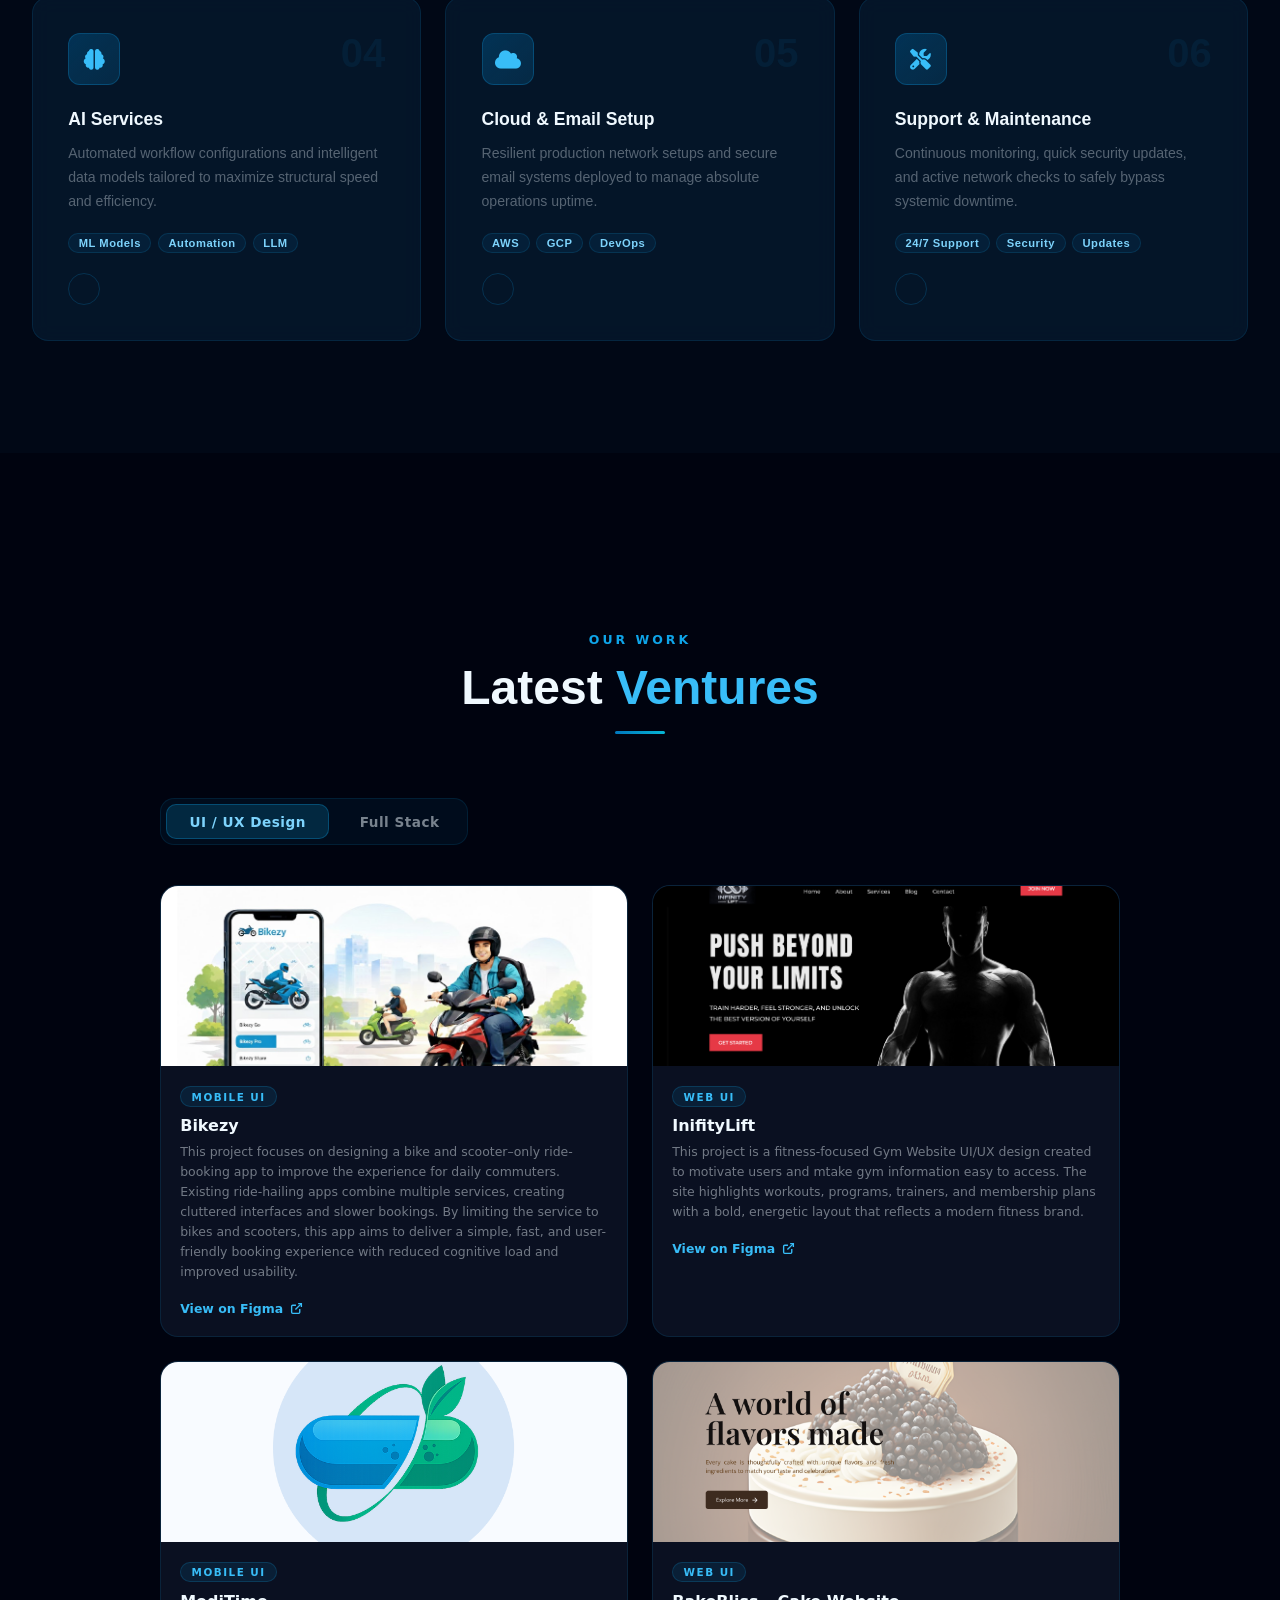
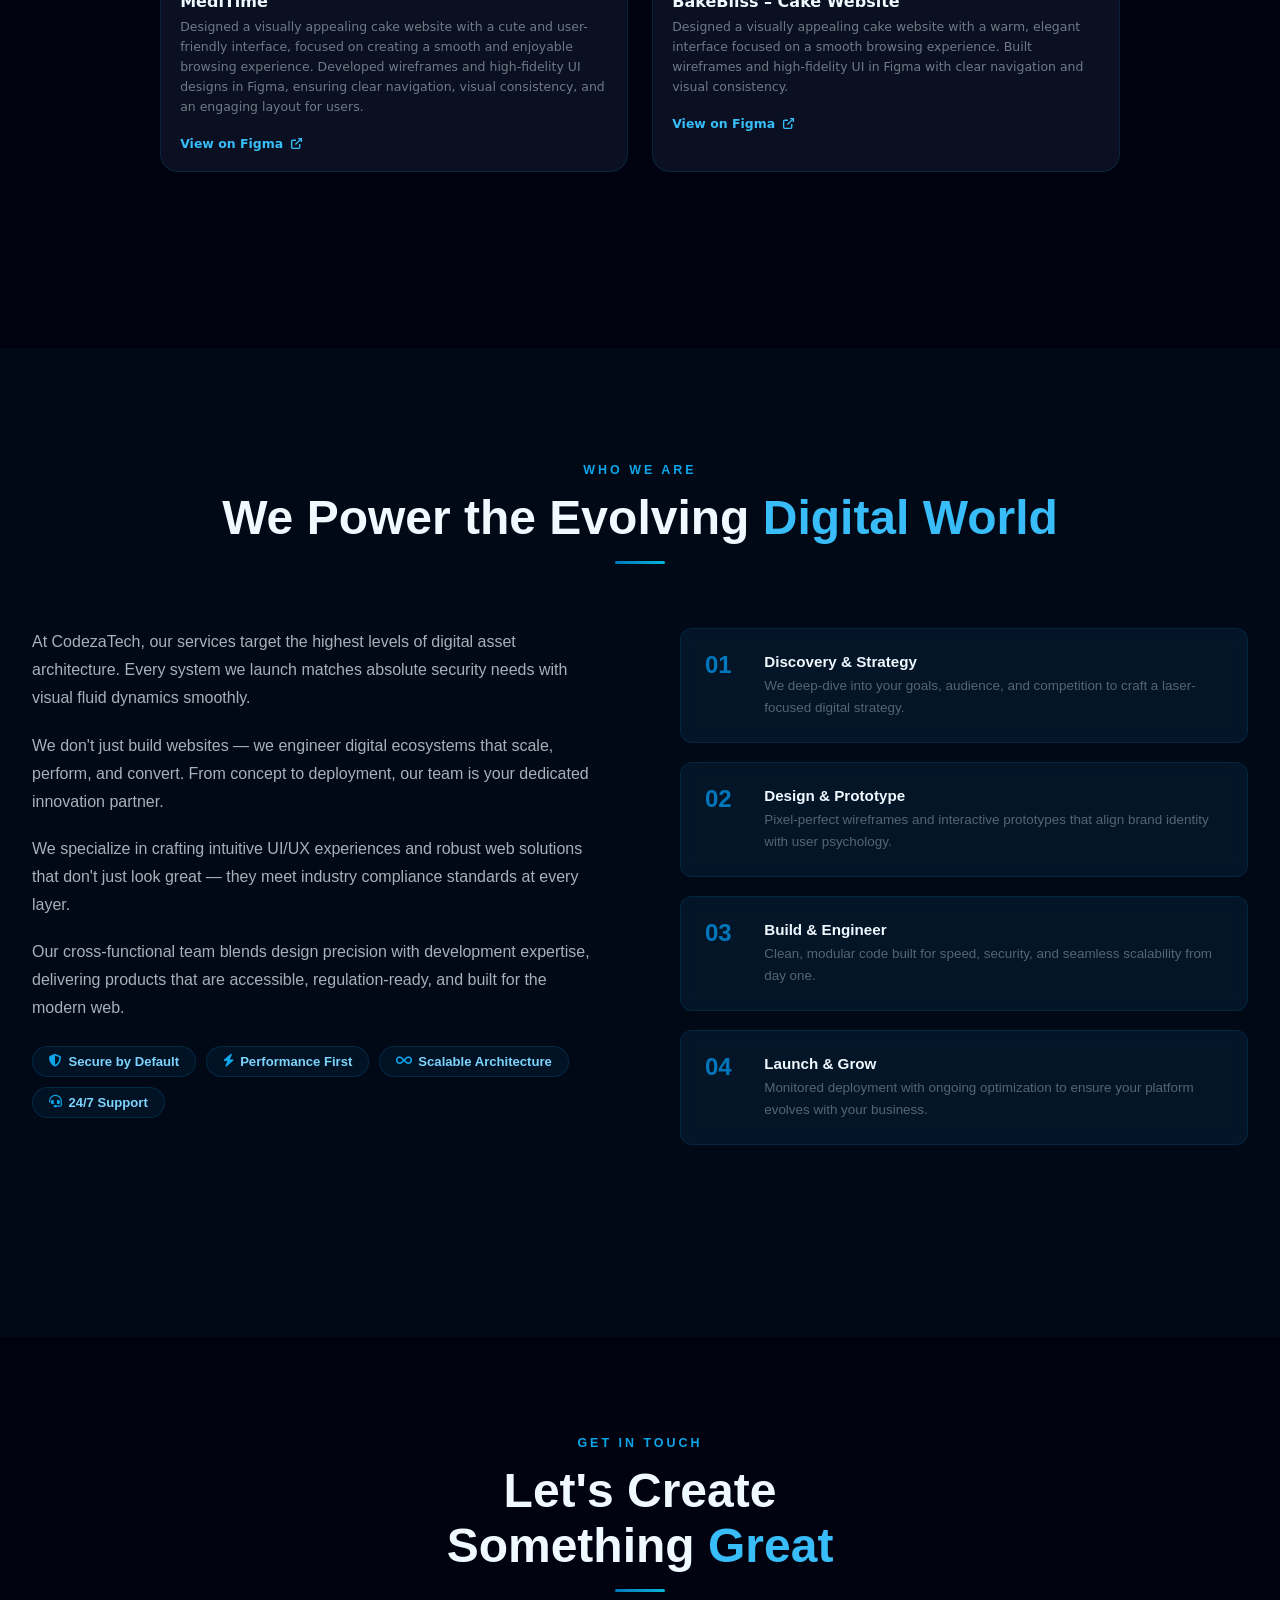
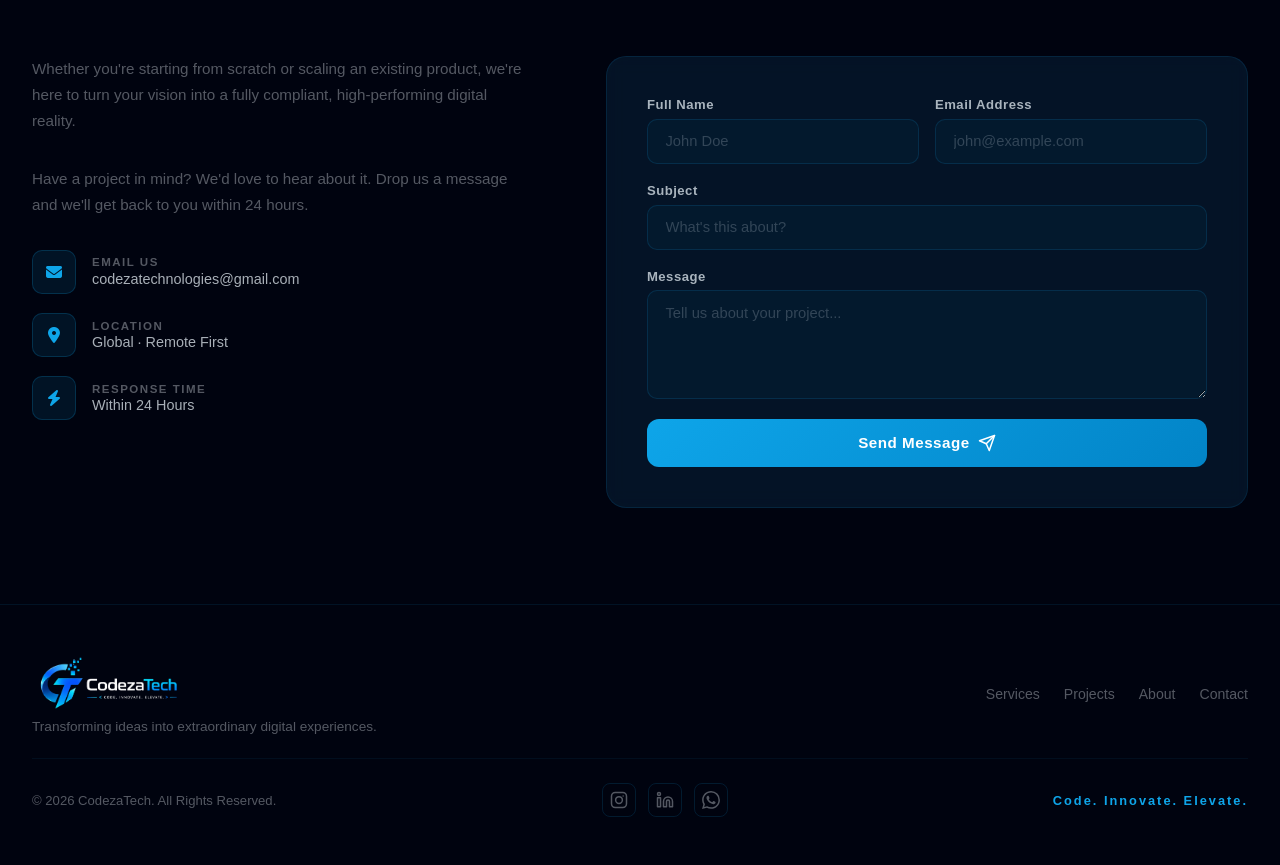
==== commit 09ca964a: "Update index.html" ====
--- a/index.html
+++ b/index.html
@@ -562,7 +562,7 @@
         <div class="footer-bottom">
             <p>&copy; 2026 CodezaTech. All Rights Reserved.</p>
             <div class="footer-socials">
-                <a href="hhttps://www.instagram.com/codezatech?igsh=MWN0YWZjNnZ2dThheQ==" target="_blank" rel="noopener" aria-label="Instagram">
+                <a href="https://www.instagram.com/codezatech?igsh=MWN0YWZjNnZ2dThheQ==" target="_blank" rel="noopener" aria-label="Instagram">
                     <svg xmlns="http://www.w3.org/2000/svg" width="18" height="18" viewBox="0 0 24 24" fill="none" stroke="currentColor" stroke-width="2" stroke-linecap="round" stroke-linejoin="round">
                         <rect x="2" y="2" width="20" height="20" rx="5" ry="5"/>
                         <circle cx="12" cy="12" r="4.5"/>
